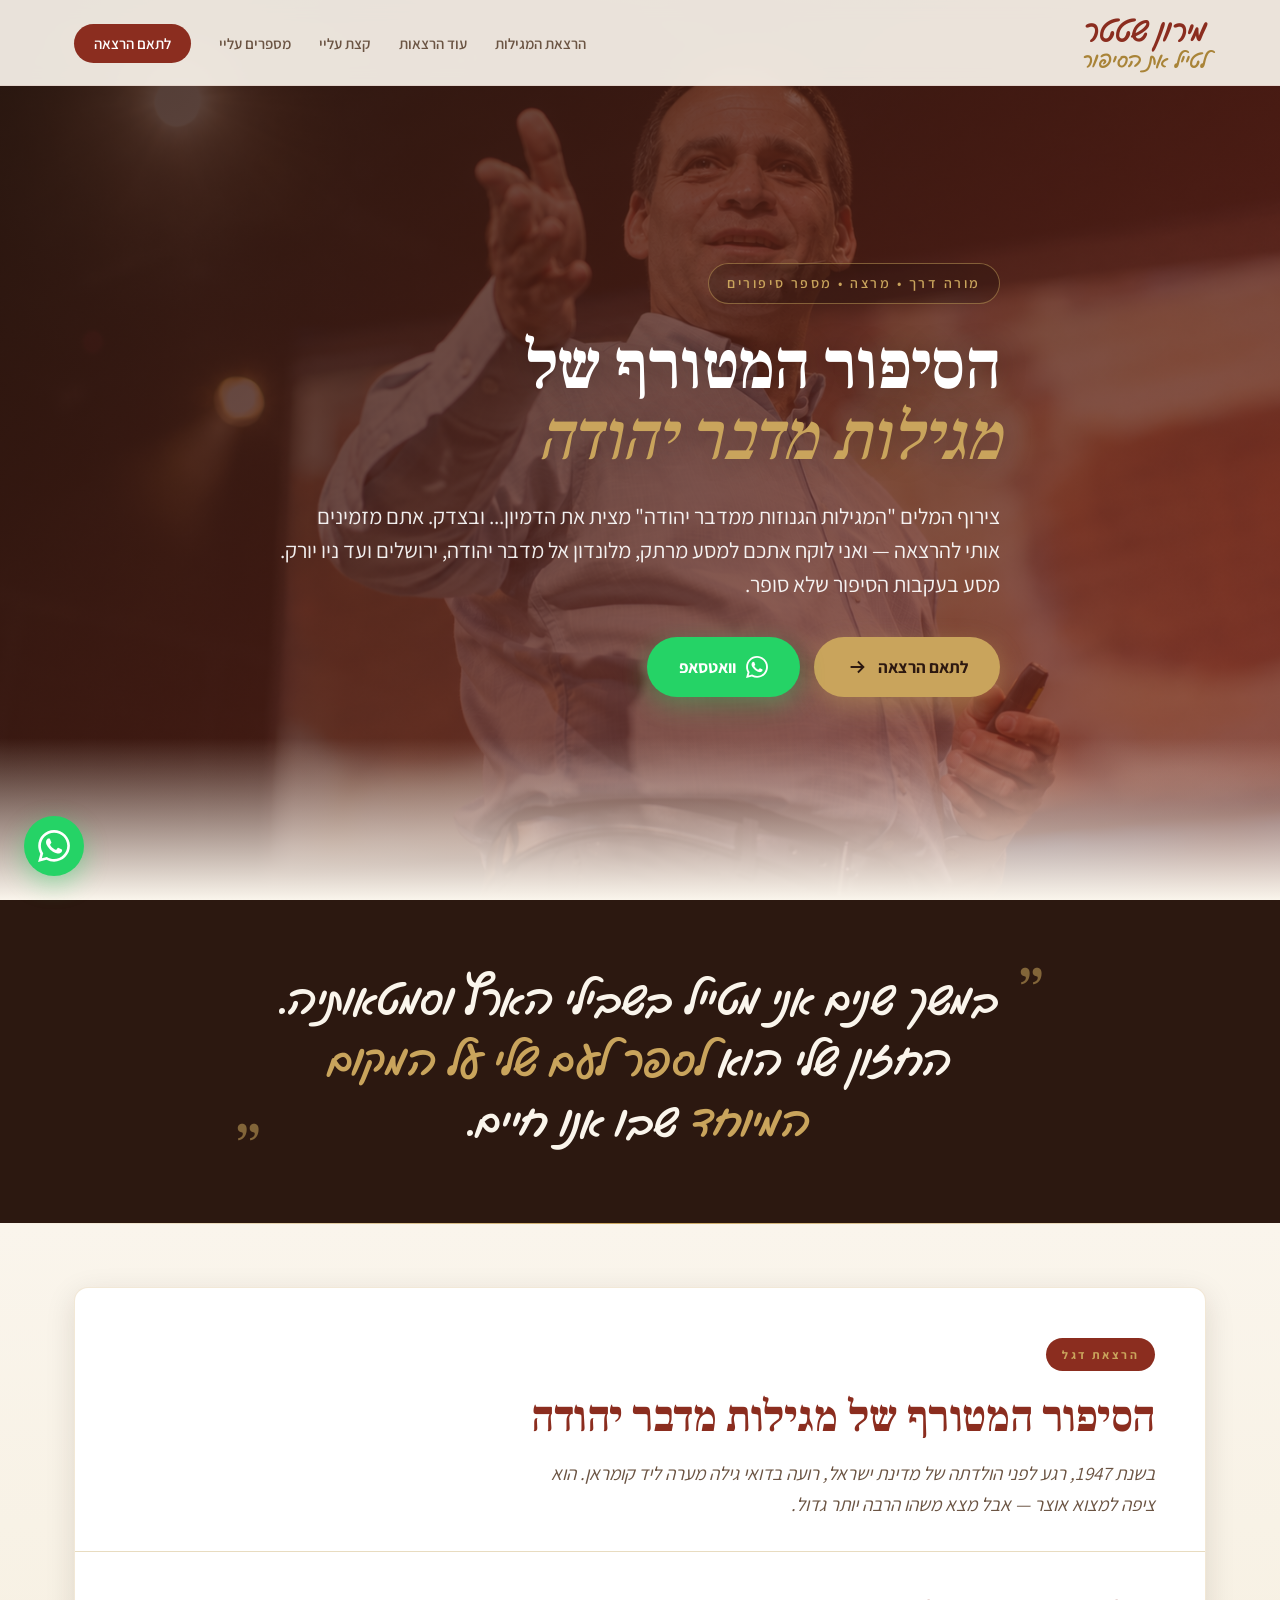
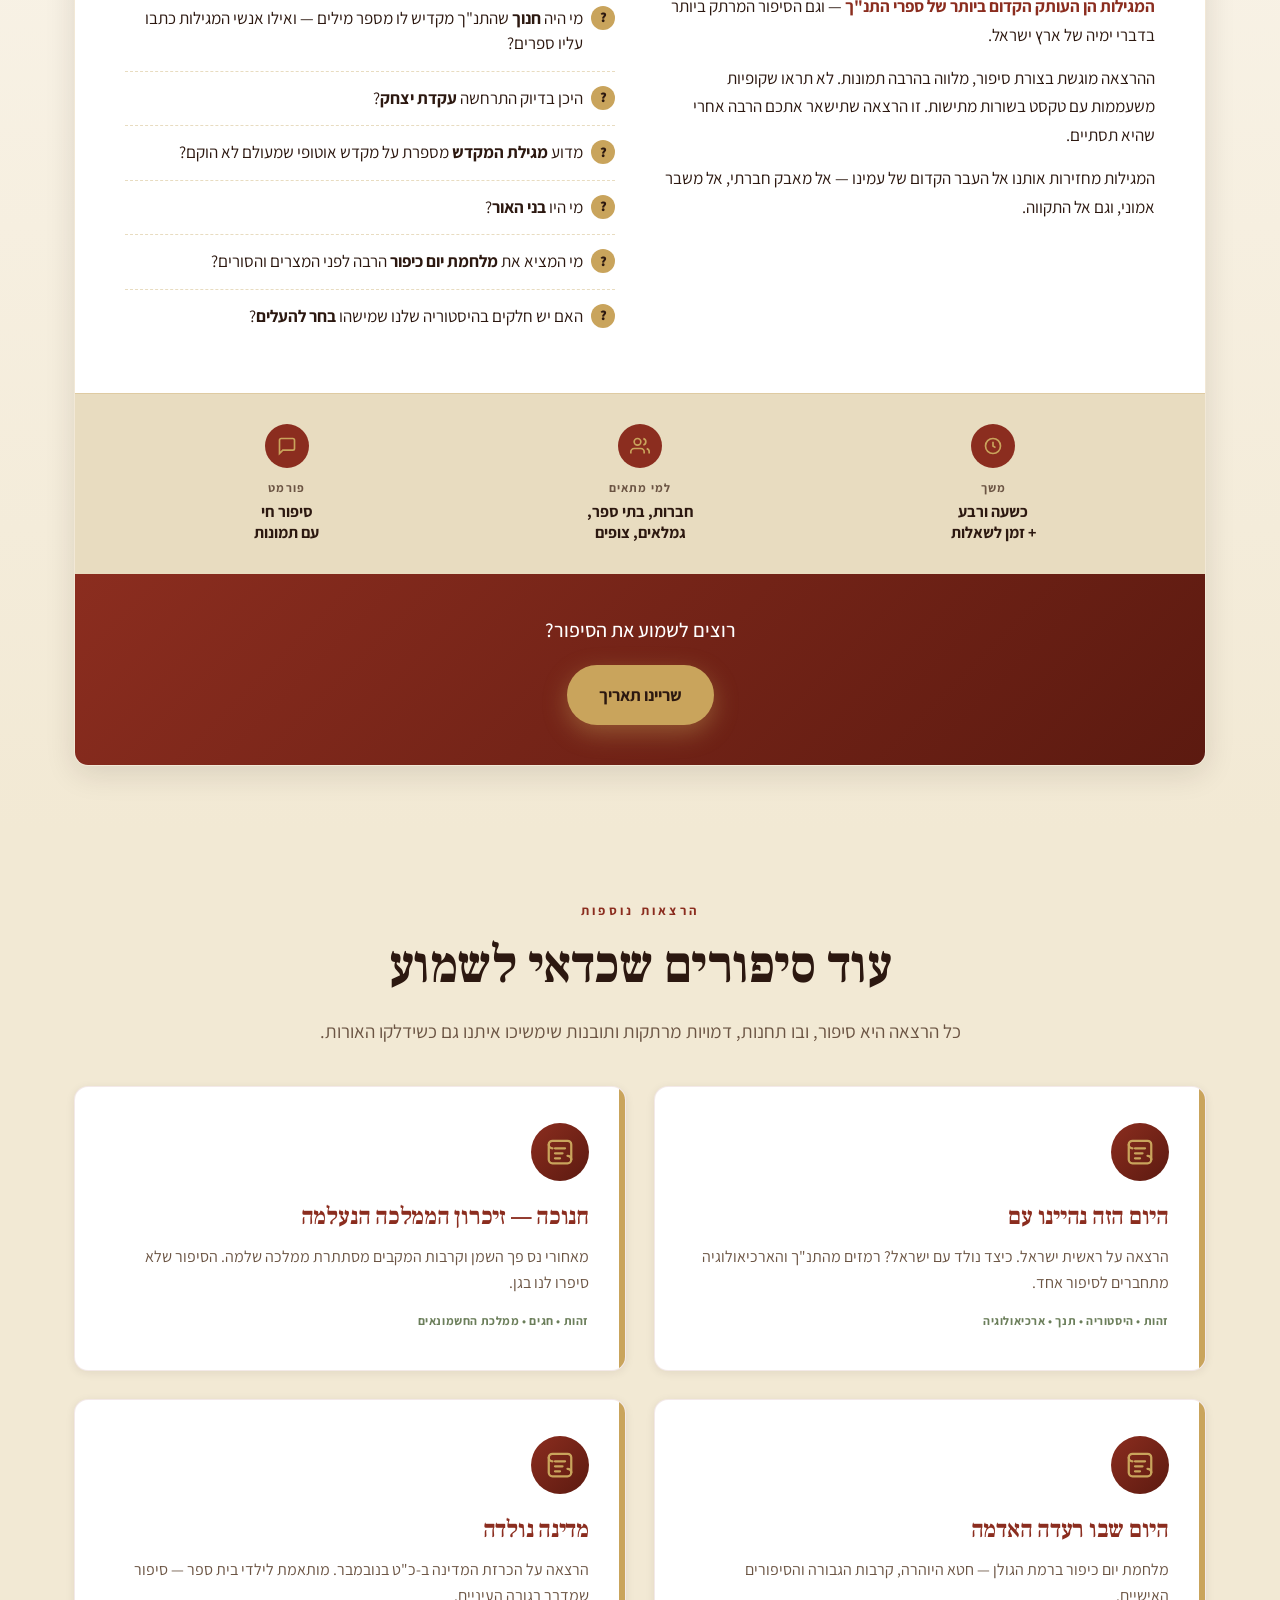
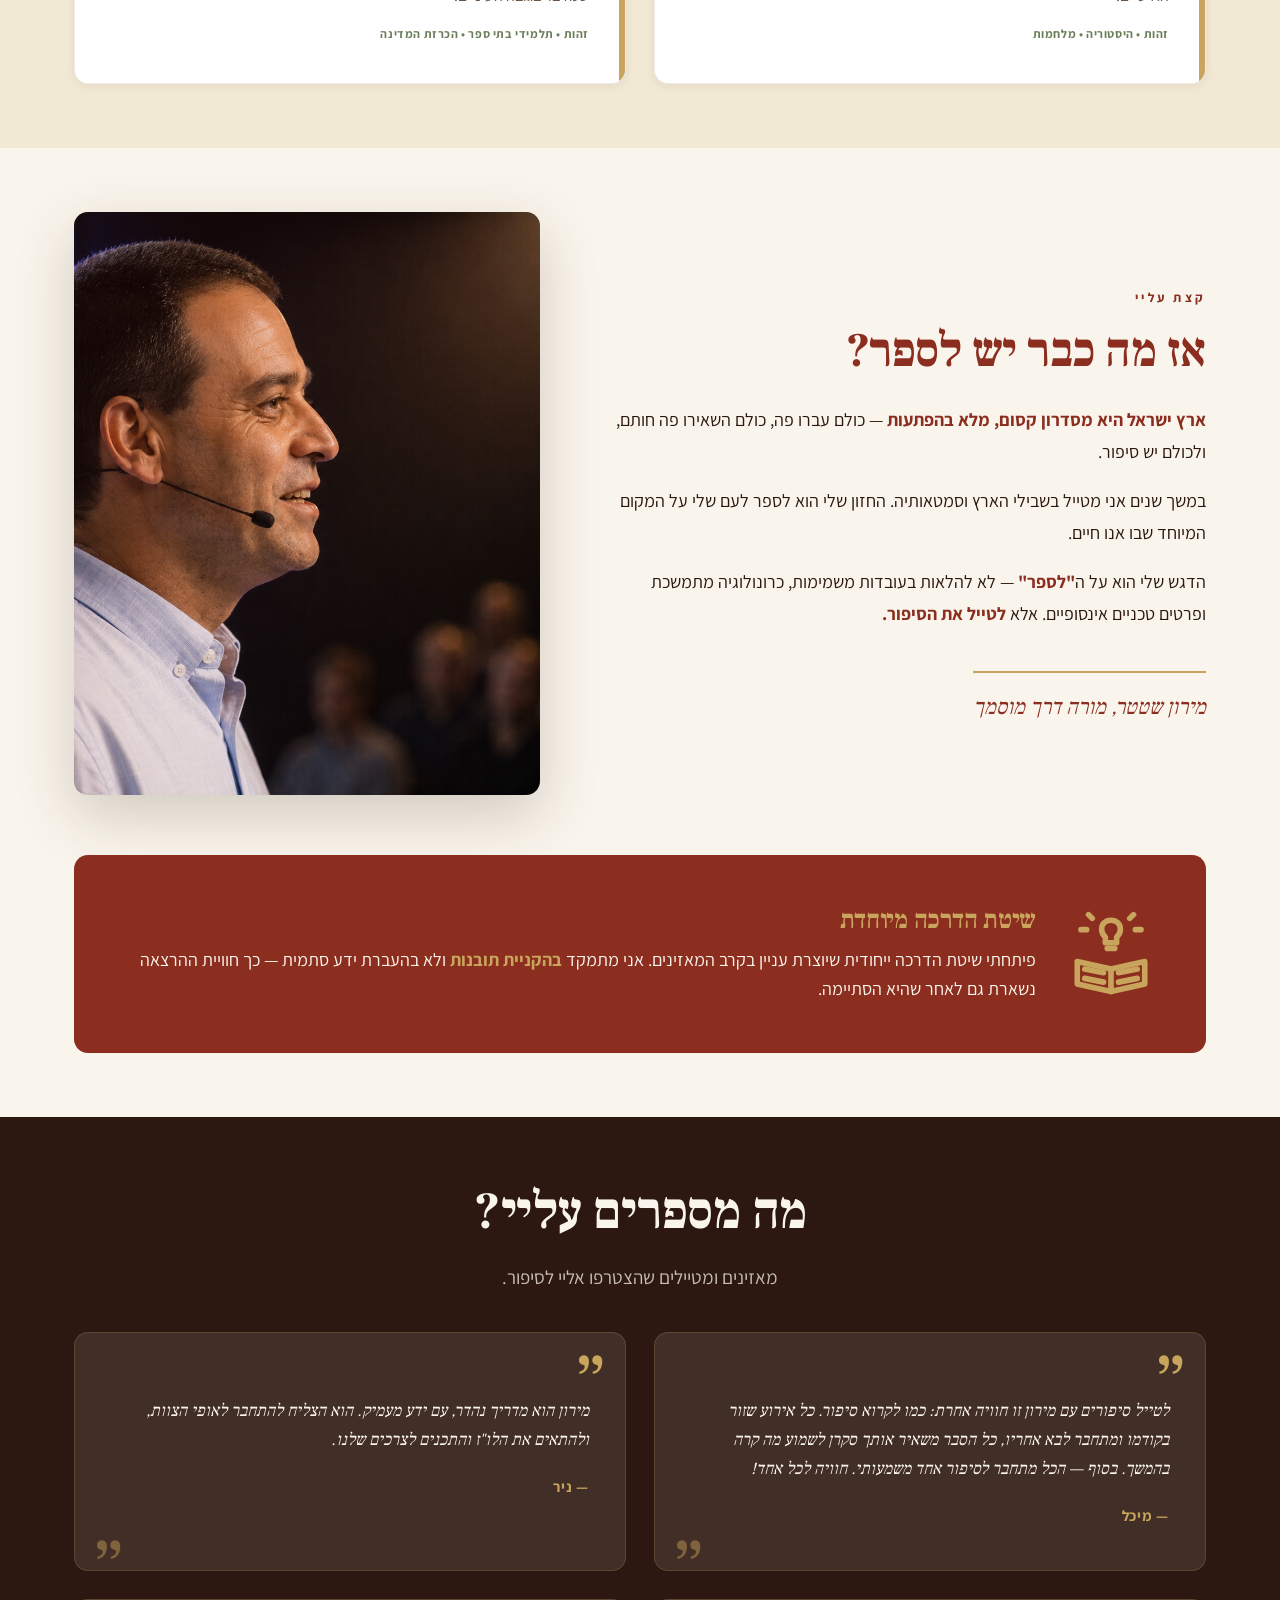
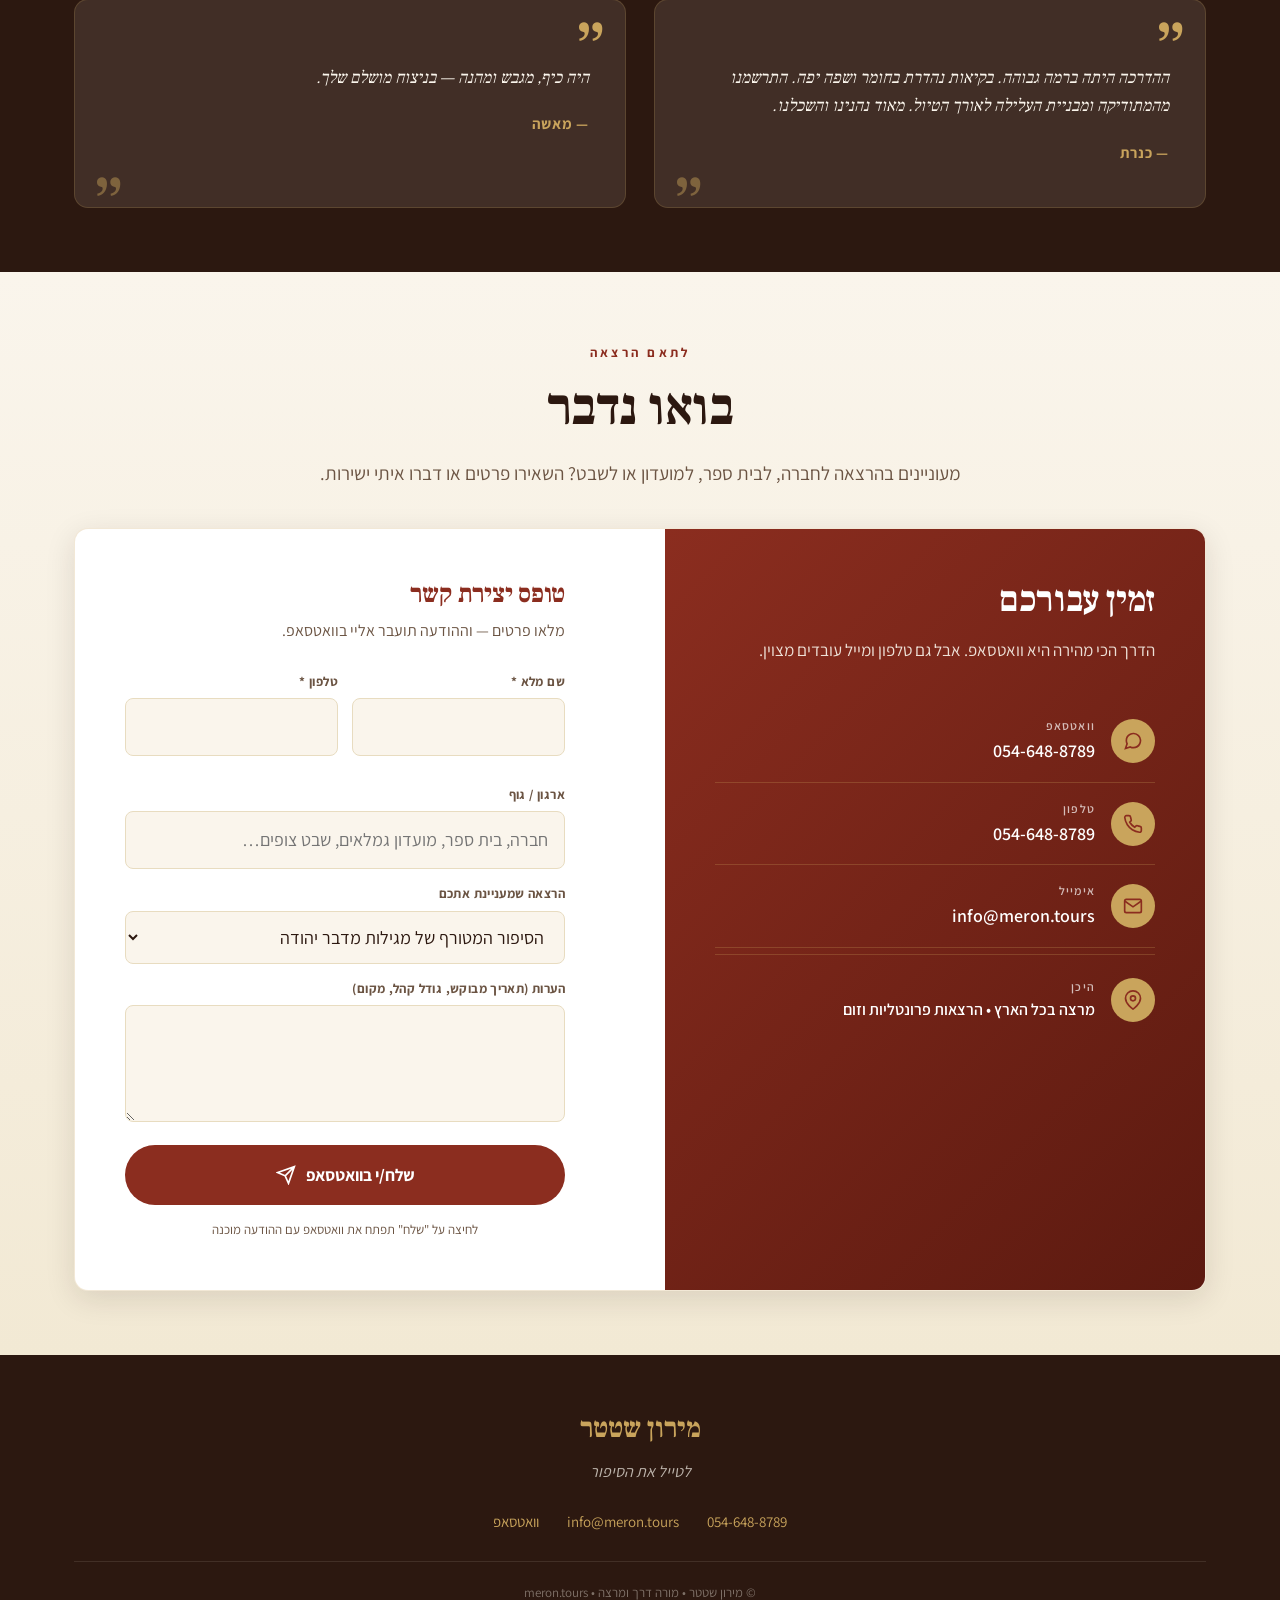
==== index.html @ c6c1cce2 "Replace 01 numeral with book+lightbulb SVG; lighten testimonial cards - .about-method: swap the larg" ====
<!doctype html>
<html lang="he" dir="rtl">
<head>
<meta charset="utf-8">
<meta name="viewport" content="width=device-width, initial-scale=1, viewport-fit=cover">
<meta name="description" content="מירון שטטר - מורה דרך ומרצה. ההרצאה 'הסיפור המטורף של מגילות מדבר יהודה' ועוד הרצאות מרתקות על היסטוריה של ארץ ישראל.">
<meta name="theme-color" content="#8B2D1F">
<title>מירון שטטר | לטייל את הסיפור - הרצאות על היסטוריה של ארץ ישראל</title>

<!-- Open Graph -->
<meta property="og:title" content="מירון שטטר | לטייל את הסיפור">
<meta property="og:description" content="הרצאות מרתקות על היסטוריה של ארץ ישראל. הסיפור המטורף של מגילות מדבר יהודה ועוד.">
<meta property="og:type" content="website">
<meta property="og:url" content="https://meron.tours">
<meta property="og:image" content="https://meron.tours/images/hero-stage.jpg">
<meta property="og:locale" content="he_IL">

<!-- Fonts -->
<link rel="preconnect" href="https://fonts.googleapis.com">
<link rel="preconnect" href="https://fonts.gstatic.com" crossorigin>
<link href="https://fonts.googleapis.com/css2?family=Assistant:wght@300;400;600;700;800&family=Frank+Ruhl+Libre:wght@400;500;700;900&display=swap" rel="stylesheet">
<style>
@font-face {
  font-family: 'Gveret Levin AlefAlefAlef';
  font-style: normal;
  font-weight: 400;
  font-display: swap;
  src: url('fonts/gveret-levin-hebrew.woff2') format('woff2');
  unicode-range: U+0307-0308, U+0590-05FF, U+200C-2010, U+20AA, U+25CC, U+FB1D-FB4F;
}
@font-face {
  font-family: 'Gveret Levin AlefAlefAlef';
  font-style: normal;
  font-weight: 400;
  font-display: swap;
  src: url('fonts/gveret-levin-latin.woff2') format('woff2');
  unicode-range: U+0000-00FF, U+0131, U+0152-0153, U+02BB-02BC, U+02C6, U+02DA, U+02DC, U+0304, U+0308, U+0329, U+2000-206F, U+20AC, U+2122, U+2191, U+2193, U+2212, U+2215, U+FEFF, U+FFFD;
}
</style>

<style>
/* ---------- Reset & Base ---------- */
*,*::before,*::after { box-sizing: border-box; margin: 0; padding: 0; }
html { scroll-behavior: smooth; -webkit-text-size-adjust: 100%; }
img { max-width: 100%; height: auto; display: block; }
button { font: inherit; cursor: pointer; border: none; background: none; }
a { color: inherit; text-decoration: none; }

:root {
  --cream: #FAF5EC;
  --cream-2: #F2E9D4;
  --parchment: #E8DCC0;
  --wine: #8B2D1F;
  --wine-dark: #5C1A10;
  --gold: #C9A45C;
  --gold-dark: #A98438;
  --ink: #2C1810;
  --ink-soft: #6B5443;
  --sage: #6B7E5A;
  --shadow-sm: 0 2px 10px rgba(44, 24, 16, 0.08);
  --shadow-md: 0 8px 30px rgba(44, 24, 16, 0.12);
  --shadow-lg: 0 20px 60px rgba(44, 24, 16, 0.20);
  --radius: 14px;
  --radius-sm: 8px;
  --container: 1180px;
}

body {
  font-family: 'Assistant', -apple-system, BlinkMacSystemFont, 'Segoe UI', sans-serif;
  font-size: 18px;
  line-height: 1.65;
  color: var(--ink);
  background: var(--cream);
  font-weight: 400;
  overflow-x: hidden;
}

h1, h2, h3, h4 {
  font-family: 'Frank Ruhl Libre', Georgia, serif;
  line-height: 1.2;
  color: var(--ink);
  font-weight: 700;
  letter-spacing: -0.01em;
}

.container { max-width: var(--container); margin: 0 auto; padding: 0 24px; }

/* ---------- Header / Nav ---------- */
header.site-header {
  position: fixed; top: 0; right: 0; left: 0; z-index: 100;
  background: rgba(250, 245, 236, 0.92);
  backdrop-filter: blur(10px);
  -webkit-backdrop-filter: blur(10px);
  border-bottom: 1px solid rgba(139, 45, 31, 0.08);
  transition: padding 0.25s ease;
}
header.site-header .container {
  display: flex; align-items: center; justify-content: space-between;
  padding-top: 14px; padding-bottom: 14px;
}
.brand {
  font-family: 'Gveret Levin AlefAlefAlef', 'Frank Ruhl Libre', serif;
  font-weight: 400;
  font-size: 30px;
  color: var(--wine);
  letter-spacing: 0;
  line-height: 1.1;
}
.brand small {
  display: block;
  font-family: 'Gveret Levin AlefAlefAlef', 'Assistant', sans-serif;
  font-size: 20px; font-weight: 400; color: var(--gold-dark);
  letter-spacing: 0.02em; margin-top: 2px;
}
nav.main-nav ul { list-style: none; display: flex; gap: 28px; }
nav.main-nav a {
  font-size: 15px; font-weight: 600; color: var(--ink-soft);
  transition: color 0.2s;
}
nav.main-nav a:hover { color: var(--wine); }
.nav-cta {
  background: var(--wine); color: #fff !important;
  padding: 10px 20px; border-radius: 100px;
  font-size: 14px; font-weight: 700;
  transition: background 0.2s, transform 0.2s;
}
.nav-cta:hover { background: var(--wine-dark); transform: translateY(-1px); }
.mobile-toggle { display: none; }

/* ---------- Hero ---------- */
.hero {
  position: relative;
  min-height: 100vh;
  display: flex; align-items: center;
  padding: 120px 0 60px;
  background:
    linear-gradient(135deg, rgba(44, 24, 16, 0.85) 0%, rgba(139, 45, 31, 0.65) 100%),
    url('images/hero-stage.jpg') center/cover no-repeat;
  color: #fff;
  overflow: hidden;
}
.hero::after {
  content: '';
  position: absolute; inset: 0;
  background: linear-gradient(to top, var(--cream) 0%, transparent 18%);
  pointer-events: none;
}
.hero .container { position: relative; z-index: 2; max-width: 920px; }
.hero .eyebrow {
  display: inline-block;
  font-size: 14px; font-weight: 600;
  letter-spacing: 0.18em; text-transform: none;
  color: var(--gold);
  padding: 8px 18px;
  border: 1px solid rgba(201, 164, 92, 0.5);
  border-radius: 100px;
  margin-bottom: 28px;
  background: rgba(0, 0, 0, 0.2);
}
.hero h1 {
  font-size: clamp(36px, 6vw, 68px);
  color: #fff;
  margin-bottom: 24px;
  line-height: 1.05;
  text-shadow: 0 2px 30px rgba(0, 0, 0, 0.3);
}
.hero h1 .accent { color: var(--gold); display: block; font-style: italic; font-weight: 500; }
.hero .lead {
  font-size: clamp(18px, 2vw, 22px);
  font-weight: 400; max-width: 720px;
  margin-bottom: 36px; color: rgba(255, 255, 255, 0.92);
  line-height: 1.55;
}
.hero-ctas { display: flex; gap: 14px; flex-wrap: wrap; }
.btn {
  display: inline-flex; align-items: center; gap: 10px;
  padding: 16px 32px; border-radius: 100px;
  font-size: 17px; font-weight: 700;
  transition: transform 0.2s, box-shadow 0.2s, background 0.2s;
  cursor: pointer; white-space: nowrap;
}
.btn-primary {
  background: var(--gold); color: var(--ink);
  box-shadow: 0 8px 24px rgba(201, 164, 92, 0.4);
}
.btn-primary:hover { background: #d4af66; transform: translateY(-2px); box-shadow: 0 12px 30px rgba(201, 164, 92, 0.55); }
.btn-whatsapp {
  background: #25D366; color: #fff;
  box-shadow: 0 8px 24px rgba(37, 211, 102, 0.35);
}
.btn-whatsapp:hover { background: #1FAB50; transform: translateY(-2px); }
.btn-ghost {
  background: transparent; color: #fff; border: 1.5px solid rgba(255, 255, 255, 0.5);
}
.btn-ghost:hover { background: rgba(255, 255, 255, 0.1); border-color: #fff; }
.btn-dark { background: var(--wine); color: #fff; }
.btn-dark:hover { background: var(--wine-dark); transform: translateY(-2px); }
.btn svg { width: 22px; height: 22px; }

/* ---------- Motto strip ---------- */
.motto {
  background: var(--ink);
  color: var(--cream);
  padding: 70px 0;
  text-align: center;
  position: relative;
}
.motto-quote {
  position: relative;
  display: inline-block;
  max-width: 800px;
  padding: 0 40px;
}
.motto-quote::before, .motto-quote::after {
  content: '״';
  position: absolute;
  font-family: 'Frank Ruhl Libre', serif;
  color: var(--gold);
  font-size: clamp(48px, 6vw, 78px);
  line-height: 1;
  opacity: 0.55;
}
.motto-quote::before { top: -18px; right: -4px; }
.motto-quote::after  { bottom: -32px; left: -4px; }
.motto p {
  font-family: 'Gveret Levin AlefAlefAlef', 'Frank Ruhl Libre', serif;
  font-size: clamp(26px, 3.5vw, 42px);
  font-weight: 400; font-style: normal;
  letter-spacing: 0.01em;
  line-height: 1.45;
  margin: 0;
}
.motto p strong { color: var(--gold); font-weight: 400; }

/* ---------- Section base ---------- */
.section { padding: 64px 0; position: relative; }
.section-head { text-align: center; margin-bottom: 40px; max-width: 760px; margin-inline: auto; }
.section-head .label {
  font-size: 13px; font-weight: 700; letter-spacing: 0.25em;
  color: var(--wine); margin-bottom: 14px; display: inline-block;
}
.section-head h2 {
  font-size: clamp(32px, 4.5vw, 52px);
  margin-bottom: 18px;
}
.section-head p {
  font-size: 19px; color: var(--ink-soft);
  line-height: 1.6;
}

/* ---------- Featured Lecture (Megilot) ---------- */
.featured-lecture {
  background: linear-gradient(180deg, var(--cream) 0%, var(--cream-2) 100%);
  position: relative;
}
.featured-lecture::before {
  content: ''; position: absolute; top: 0; right: 0; left: 0;
  height: 1px; background: linear-gradient(90deg, transparent, var(--gold), transparent);
}
.lecture-card {
  background: #fff;
  border-radius: var(--radius);
  box-shadow: var(--shadow-md);
  overflow: hidden;
  border: 1px solid rgba(201, 164, 92, 0.25);
}
.lecture-header {
  padding: 50px 50px 30px;
  border-bottom: 1px solid var(--parchment);
  position: relative;
}
.lecture-tag {
  display: inline-block;
  background: var(--wine); color: var(--gold);
  font-size: 12px; font-weight: 700; letter-spacing: 0.2em;
  padding: 7px 16px; border-radius: 100px;
  margin-bottom: 22px;
}
.lecture-card h3 {
  font-size: clamp(28px, 4vw, 44px);
  color: var(--wine);
  margin-bottom: 14px;
  line-height: 1.15;
}
.lecture-tagline {
  font-size: 19px; color: var(--ink-soft);
  font-style: italic;
  max-width: 620px;
}
.lecture-body {
  padding: 40px 50px 50px;
  display: grid; grid-template-columns: 1fr 1fr; gap: 50px;
}
.lecture-body h4 {
  font-size: 22px; color: var(--wine); margin-bottom: 14px;
  display: flex; align-items: center; gap: 10px;
}
.lecture-body h4::before {
  content: ''; width: 6px; height: 6px; border-radius: 50%;
  background: var(--gold);
}
.lecture-story p { margin-bottom: 14px; font-size: 17px; line-height: 1.7; }
.lecture-story p strong { color: var(--wine); font-weight: 700; }
.questions-list { list-style: none; }
.questions-list li {
  padding: 14px 0 14px 0; padding-inline-start: 32px;
  position: relative; font-size: 17px; line-height: 1.5;
  border-bottom: 1px dashed var(--parchment);
}
.questions-list li:last-child { border: none; }
.questions-list li::before {
  content: '?';
  position: absolute; right: 0; top: 14px;
  width: 24px; height: 24px;
  background: var(--gold); color: var(--ink);
  border-radius: 50%;
  display: flex; align-items: center; justify-content: center;
  font-weight: 800; font-size: 14px;
}
.lecture-meta {
  background: var(--parchment);
  padding: 30px 50px;
  display: grid; grid-template-columns: repeat(3, 1fr); gap: 30px;
  border-top: 1px solid rgba(201, 164, 92, 0.3);
}
.meta-item { text-align: center; }
.meta-item .icon {
  width: 44px; height: 44px;
  background: var(--wine); border-radius: 50%;
  display: inline-flex; align-items: center; justify-content: center;
  margin-bottom: 10px;
}
.meta-item .icon svg { width: 20px; height: 20px; stroke: var(--gold); fill: none; stroke-width: 2; }
.meta-item .label-sm { font-size: 12px; color: var(--ink-soft); font-weight: 700; letter-spacing: 0.1em; }
.meta-item .value { font-size: 16px; font-weight: 700; color: var(--ink); margin-top: 4px; line-height: 1.3; }
.lecture-cta {
  text-align: center; padding: 40px 50px;
  background: linear-gradient(135deg, var(--wine) 0%, var(--wine-dark) 100%);
  color: #fff;
}
.lecture-cta p { font-size: 20px; margin-bottom: 18px; font-weight: 500; }

/* ---------- Other Lectures ---------- */
.other-lectures { background: var(--cream-2); }
.lectures-grid {
  display: grid; grid-template-columns: repeat(2, 1fr); gap: 28px;
}
.mini-lecture {
  background: #fff; border-radius: var(--radius);
  padding: 36px;
  border: 1px solid rgba(139, 45, 31, 0.1);
  box-shadow: var(--shadow-sm);
  transition: transform 0.25s, box-shadow 0.25s;
  position: relative; overflow: hidden;
}
.mini-lecture:hover { transform: translateY(-4px); box-shadow: var(--shadow-md); }
.mini-lecture::before {
  content: ''; position: absolute; top: 0; right: 0;
  width: 6px; height: 100%;
  background: var(--gold);
}
.mini-lecture .icon-circle {
  width: 58px; height: 58px;
  border-radius: 50%;
  background: linear-gradient(135deg, var(--wine), var(--wine-dark));
  display: flex; align-items: center; justify-content: center;
  margin-bottom: 20px;
  color: var(--gold);
}
.mini-lecture .icon-circle svg {
  width: 30px; height: 30px;
  stroke: currentColor; fill: none;
  stroke-width: 1.8;
  stroke-linecap: round; stroke-linejoin: round;
}
.mini-lecture h3 {
  font-size: 24px; color: var(--wine);
  margin-bottom: 12px;
  line-height: 1.3;
}
.mini-lecture p { font-size: 16px; color: var(--ink-soft); line-height: 1.6; }
.mini-lecture .tag-small {
  display: inline-block; font-size: 12px; font-weight: 700;
  color: var(--sage); margin-top: 16px;
  letter-spacing: 0.05em;
}

/* ---------- About ---------- */
.about {
  background: var(--cream);
  position: relative;
}
.about-grid {
  display: grid; grid-template-columns: 1.3fr 1fr;
  gap: 60px; align-items: center;
}
.about-content h2 {
  font-size: clamp(32px, 4.5vw, 48px);
  margin-bottom: 24px;
  color: var(--wine);
}
.about-content p {
  font-size: 18px; line-height: 1.75;
  margin-bottom: 18px; color: var(--ink);
}
.about-content p strong { color: var(--wine); }
.about-content .signature {
  font-family: 'Frank Ruhl Libre', serif;
  font-style: italic; font-size: 22px;
  color: var(--wine); margin-top: 24px;
  display: inline-block;
  padding-top: 16px; border-top: 2px solid var(--gold);
}
.about-image-wrap {
  position: relative;
  border-radius: var(--radius);
  overflow: hidden;
  box-shadow: var(--shadow-lg);
  aspect-ratio: 4 / 5;
  background: var(--parchment);
}
.about-image-wrap img {
  width: 100%;
  height: 100%;
  object-fit: cover;
  display: block;
}
.about-image-wrap::before {
  content: '';
  position: absolute; inset: 0;
  background: linear-gradient(135deg, rgba(139, 45, 31, 0.15), transparent);
  z-index: 1;
  pointer-events: none;
}
.about-image-wrap::after {
  content: ''; position: absolute; inset: 0;
  border: 6px solid var(--gold);
  border-radius: var(--radius);
  pointer-events: none;
  transform: translate(12px, 12px);
  z-index: -1;
}
.about-method {
  margin-top: 60px;
  background: var(--wine); color: var(--cream);
  padding: 50px;
  border-radius: var(--radius);
  position: relative;
  display: grid; grid-template-columns: auto 1fr; gap: 30px; align-items: center;
}
.about-method .num {
  color: var(--gold);
  display: flex; align-items: center; justify-content: center;
  flex-shrink: 0;
}
.about-method h3 { color: var(--gold); margin-bottom: 10px; font-size: 26px; }
.about-method p { font-size: 18px; line-height: 1.6; }

/* ---------- Testimonials ---------- */
.testimonials { background: var(--ink); color: var(--cream); }
.testimonials .section-head h2 { color: var(--cream); }
.testimonials .section-head .label { color: var(--gold); }
.testimonials .section-head p { color: rgba(250, 245, 236, 0.75); }
.testimonial-grid {
  display: grid; grid-template-columns: repeat(2, 1fr); gap: 28px;
}
.testimonial {
  background: rgba(250, 245, 236, 0.10);
  border: 1px solid rgba(201, 164, 92, 0.2);
  border-radius: var(--radius);
  padding: 64px 36px 40px;
  position: relative;
  overflow: hidden;
}
.testimonial::before {
  content: '״'; position: absolute;
  top: 4px; right: 20px;
  font-family: 'Frank Ruhl Libre', serif;
  font-size: 86px; color: var(--gold); line-height: 1;
}
.testimonial::after {
  content: '״'; position: absolute;
  bottom: -38px; left: 20px;
  font-family: 'Frank Ruhl Libre', serif;
  font-size: 86px; color: var(--gold); line-height: 1;
  opacity: 0.45;
}
.testimonial p {
  font-size: 17px; line-height: 1.7;
  margin-bottom: 16px;
  font-family: 'Frank Ruhl Libre', serif;
  font-style: italic;
}
.testimonial .author {
  font-family: 'Assistant', sans-serif;
  font-style: normal;
  font-size: 15px; font-weight: 700;
  color: var(--gold);
  letter-spacing: 0.05em;
}
.testimonial .author::before { content: '— '; }

/* ---------- Contact ---------- */
.contact {
  background: linear-gradient(180deg, var(--cream) 0%, var(--cream-2) 100%);
  position: relative;
}
.contact-grid {
  display: grid; grid-template-columns: 1fr 1fr; gap: 50px;
  background: #fff;
  border-radius: var(--radius);
  box-shadow: var(--shadow-md);
  overflow: hidden;
  border: 1px solid rgba(201, 164, 92, 0.25);
}
.contact-info {
  padding: 50px;
  background: linear-gradient(135deg, var(--wine) 0%, var(--wine-dark) 100%);
  color: var(--cream);
  position: relative;
}
.contact-info h2 { color: #fff; font-size: 36px; margin-bottom: 14px; }
.contact-info > p { font-size: 17px; opacity: 0.9; margin-bottom: 36px; }
.contact-item {
  display: flex; align-items: center; gap: 16px;
  padding: 16px 0;
  border-bottom: 1px solid rgba(201, 164, 92, 0.25);
}
.contact-item:last-child { border-bottom: none; }
.contact-item .ci-icon {
  width: 44px; height: 44px; flex-shrink: 0;
  background: var(--gold); border-radius: 50%;
  display: flex; align-items: center; justify-content: center;
}
.contact-item .ci-icon svg { width: 20px; height: 20px; stroke: var(--wine); fill: none; stroke-width: 2; }
.contact-item .ci-label { font-size: 12px; color: rgba(255,255,255,0.7); letter-spacing: 0.1em; font-weight: 600; }
.contact-item a, .contact-item span { font-size: 18px; font-weight: 600; color: #fff; display: block; }
.contact-item a:hover { color: var(--gold); }

.contact-form { padding: 50px; }
.contact-form h3 { font-size: 26px; color: var(--wine); margin-bottom: 8px; }
.contact-form .form-sub { color: var(--ink-soft); font-size: 16px; margin-bottom: 26px; }
.form-row { display: grid; grid-template-columns: 1fr 1fr; gap: 14px; margin-bottom: 14px; }
.form-group { margin-bottom: 14px; }
.form-group label {
  display: block; font-size: 13px; font-weight: 700;
  color: var(--ink-soft); margin-bottom: 6px;
  letter-spacing: 0.03em;
}
.form-group input,
.form-group select,
.form-group textarea {
  width: 100%; padding: 13px 16px;
  border: 1.5px solid var(--parchment);
  border-radius: var(--radius-sm);
  font: inherit;
  background: var(--cream);
  color: var(--ink);
  transition: border-color 0.2s, background 0.2s;
}
.form-group input:focus,
.form-group select:focus,
.form-group textarea:focus {
  outline: none; border-color: var(--gold); background: #fff;
}
.form-group textarea { resize: vertical; min-height: 90px; }
.form-submit {
  width: 100%; padding: 16px;
  background: var(--wine); color: #fff;
  border-radius: 100px;
  font-size: 17px; font-weight: 700;
  display: flex; align-items: center; justify-content: center; gap: 10px;
  transition: background 0.2s, transform 0.2s;
}
.form-submit:hover { background: var(--wine-dark); transform: translateY(-1px); }
.form-submit svg { width: 20px; height: 20px; }
.form-note {
  text-align: center; font-size: 13px; color: var(--ink-soft);
  margin-top: 14px;
}

/* ---------- Footer ---------- */
footer.site-footer {
  background: var(--ink); color: rgba(250, 245, 236, 0.7);
  padding: 50px 0 30px; text-align: center;
}
.footer-brand {
  font-family: 'Frank Ruhl Libre', serif;
  font-size: 28px; color: var(--gold); margin-bottom: 8px;
  font-weight: 700;
}
.footer-tagline { font-size: 16px; margin-bottom: 24px; font-style: italic; }
.footer-contact-row {
  display: flex; justify-content: center; gap: 28px; flex-wrap: wrap;
  font-size: 15px;
  margin-bottom: 26px;
}
.footer-contact-row a { color: var(--gold); transition: opacity 0.2s; }
.footer-contact-row a:hover { opacity: 0.7; }
.footer-copy {
  font-size: 13px;
  color: rgba(250, 245, 236, 0.4);
  padding-top: 20px;
  border-top: 1px solid rgba(250, 245, 236, 0.1);
}

/* ---------- Sticky WhatsApp ---------- */
.whatsapp-float {
  position: fixed; bottom: 24px; left: 24px;
  width: 60px; height: 60px;
  background: #25D366; border-radius: 50%;
  display: flex; align-items: center; justify-content: center;
  box-shadow: 0 8px 24px rgba(37, 211, 102, 0.4);
  z-index: 99;
  transition: transform 0.2s;
}
.whatsapp-float:hover { transform: scale(1.08); }
.whatsapp-float svg { width: 32px; height: 32px; fill: #fff; }

/* ---------- Animations on Scroll ---------- */
.reveal { opacity: 0; transform: translateY(24px); transition: opacity 0.7s ease, transform 0.7s ease; }
.reveal.in { opacity: 1; transform: translateY(0); }

/* ---------- Mobile ---------- */
@media (max-width: 880px) {
  body { font-size: 17px; }
  nav.main-nav { display: none; }
  .mobile-toggle {
    display: flex; align-items: center; justify-content: center;
    width: 42px; height: 42px;
    background: var(--wine); border-radius: 50%; color: #fff;
  }
  .mobile-toggle svg { width: 22px; height: 22px; }
  .section { padding: 48px 0; }
  .hero { min-height: 90vh; padding: 100px 0 50px; }
  .hero-ctas { flex-direction: column; align-items: stretch; }
  .hero-ctas .btn { justify-content: center; }
  .lecture-header, .lecture-body, .lecture-meta, .lecture-cta { padding: 30px 24px; }
  .lecture-body { grid-template-columns: 1fr; gap: 30px; }
  .lecture-meta { grid-template-columns: 1fr; gap: 18px; }
  .lectures-grid { grid-template-columns: 1fr; }
  .about-grid { grid-template-columns: 1fr; gap: 40px; }
  .about-image-wrap { max-width: 360px; margin: 0 auto; }
  .about-method { grid-template-columns: 1fr; padding: 30px; text-align: center; }
  .about-method .num svg { width: 70px; height: 70px; }
  .testimonial-grid { grid-template-columns: 1fr; }
  .contact-grid { grid-template-columns: 1fr; }
  .contact-info, .contact-form { padding: 30px 24px; }
  .form-row { grid-template-columns: 1fr; }
  .motto { padding: 50px 0; }
  .motto-quote { padding: 0 22px; }
  .motto-quote::before { top: -10px; right: -2px; }
  .motto-quote::after  { bottom: -22px; left: -2px; }
  .whatsapp-float { bottom: 16px; left: 16px; width: 54px; height: 54px; }
  .whatsapp-float svg { width: 28px; height: 28px; }
}

/* Mobile nav drawer */
.mobile-nav {
  position: fixed; top: 0; right: 0; left: 0; bottom: 0;
  background: var(--cream);
  z-index: 200;
  display: none;
  flex-direction: column;
  padding: 80px 24px 30px;
}
.mobile-nav.open { display: flex; }
.mobile-nav a {
  font-size: 22px; font-weight: 600; color: var(--ink);
  padding: 18px 0; border-bottom: 1px solid var(--parchment);
}
.mobile-nav .close-x {
  position: absolute; top: 18px; left: 18px;
  width: 42px; height: 42px;
  display: flex; align-items: center; justify-content: center;
  color: var(--wine);
}
.mobile-nav .close-x svg { width: 26px; height: 26px; }

/* Print */
@media print {
  .site-header, .whatsapp-float, .hero-ctas, .lecture-cta, .form-submit { display: none; }
}
</style>
</head>
<body>

<!-- ============ HEADER ============ -->
<header class="site-header">
  <div class="container">
    <a href="#" class="brand">
      מירון שטטר
      <small>לטייל את הסיפור</small>
    </a>
    <nav class="main-nav" aria-label="ראשי">
      <ul>
        <li><a href="#megilot">הרצאת המגילות</a></li>
        <li><a href="#lectures">עוד הרצאות</a></li>
        <li><a href="#about">קצת עליי</a></li>
        <li><a href="#testimonials">מספרים עליי</a></li>
        <li><a href="#contact" class="nav-cta">לתאם הרצאה</a></li>
      </ul>
    </nav>
    <button class="mobile-toggle" aria-label="תפריט" onclick="document.getElementById('mobileNav').classList.add('open')">
      <svg viewBox="0 0 24 24" fill="none" stroke="currentColor" stroke-width="2.5"><path d="M3 6h18M3 12h18M3 18h18"/></svg>
    </button>
  </div>
</header>

<div class="mobile-nav" id="mobileNav">
  <button class="close-x" aria-label="סגור" onclick="document.getElementById('mobileNav').classList.remove('open')">
    <svg viewBox="0 0 24 24" fill="none" stroke="currentColor" stroke-width="2.5"><path d="M6 6l12 12M18 6L6 18"/></svg>
  </button>
  <a href="#megilot" onclick="document.getElementById('mobileNav').classList.remove('open')">הרצאת המגילות</a>
  <a href="#lectures" onclick="document.getElementById('mobileNav').classList.remove('open')">עוד הרצאות</a>
  <a href="#about" onclick="document.getElementById('mobileNav').classList.remove('open')">קצת עליי</a>
  <a href="#testimonials" onclick="document.getElementById('mobileNav').classList.remove('open')">מספרים עליי</a>
  <a href="#contact" onclick="document.getElementById('mobileNav').classList.remove('open')">לתאם הרצאה</a>
</div>

<!-- ============ HERO ============ -->
<section class="hero">
  <div class="container">
    <span class="eyebrow">מורה דרך • מרצה • מספר סיפורים</span>
    <h1>
      הסיפור המטורף של
      <span class="accent">מגילות מדבר יהודה</span>
    </h1>
    <p class="lead">
      צירוף המלים "המגילות הגנוזות ממדבר יהודה" מצית את הדמיון... ובצדק.
      אתם מזמינים אותי להרצאה — ואני לוקח אתכם למסע מרתק, מלונדון אל מדבר יהודה, ירושלים ועד ניו יורק.
      מסע בעקבות הסיפור שלא סופר.
    </p>
    <div class="hero-ctas">
      <a href="#contact" class="btn btn-primary">
        לתאם הרצאה
        <svg viewBox="0 0 24 24" fill="none" stroke="currentColor" stroke-width="2"><path d="M5 12h14M13 6l6 6-6 6"/></svg>
      </a>
      <a href="https://wa.me/972546488789?text=%D7%94%D7%99%D7%99%20%D7%9E%D7%99%D7%A8%D7%95%D7%9F%2C%20%D7%9E%D7%A2%D7%95%D7%A0%D7%99%D7%99%D7%A0%2F%D7%AA%20%D7%9C%D7%A9%D7%9E%D7%95%D7%A2%20%D7%A2%D7%95%D7%93%20%D7%A2%D7%9C%20%D7%94%D7%94%D7%A8%D7%A6%D7%90%D7%95%D7%AA" class="btn btn-whatsapp" target="_blank" rel="noopener">
        <svg viewBox="0 0 24 24" fill="currentColor"><path d="M.057 24l1.687-6.163c-1.041-1.804-1.588-3.849-1.587-5.946.003-6.556 5.338-11.891 11.893-11.891 3.181.001 6.167 1.24 8.413 3.488 2.245 2.248 3.481 5.236 3.48 8.414-.003 6.557-5.338 11.892-11.893 11.892-1.99-.001-3.951-.5-5.688-1.448L.057 24zm6.597-3.807c1.676.995 3.276 1.591 5.392 1.592 5.448 0 9.886-4.434 9.889-9.885.002-5.462-4.415-9.89-9.881-9.892-5.452 0-9.887 4.434-9.889 9.884-.001 2.225.651 3.891 1.746 5.634l-.999 3.648 3.742-.981zm11.387-5.464c-.074-.124-.272-.198-.57-.347-.297-.149-1.758-.868-2.031-.967-.272-.099-.47-.149-.669.149-.198.297-.768.967-.941 1.165-.173.198-.347.223-.644.074-.297-.149-1.255-.462-2.39-1.475-.883-.788-1.48-1.761-1.653-2.059-.173-.297-.018-.458.13-.606.134-.133.297-.347.446-.521.151-.172.2-.296.3-.495.099-.198.05-.372-.025-.521-.075-.148-.669-1.611-.916-2.206-.242-.579-.487-.501-.669-.51l-.57-.01c-.198 0-.52.074-.792.372s-1.04 1.016-1.04 2.479 1.065 2.876 1.213 3.074c.149.198 2.095 3.2 5.076 4.487.709.306 1.263.489 1.694.626.712.226 1.36.194 1.872.118.571-.085 1.758-.719 2.006-1.413.248-.695.248-1.29.173-1.414z"/></svg>
        וואטסאפ
      </a>
    </div>
  </div>
</section>

<!-- ============ MOTTO ============ -->
<section class="motto">
  <div class="container">
    <div class="motto-quote">
      <p>במשך שנים אני מטייל בשבילי הארץ וסמטאותיה.<br>החזון שלי הוא <strong>לספר לעם שלי על המקום המיוחד</strong> שבו אנו חיים.</p>
    </div>
  </div>
</section>

<!-- ============ FEATURED LECTURE - MEGILOT ============ -->
<section class="section featured-lecture" id="megilot">
  <div class="container">
    <div class="lecture-card reveal">
      <div class="lecture-header">
        <span class="lecture-tag">הרצאת דגל</span>
        <h3>הסיפור המטורף של מגילות מדבר יהודה</h3>
        <p class="lecture-tagline">
          בשנת 1947, רגע לפני הולדתה של מדינת ישראל, רועה בדואי גילה מערה ליד קומראן. הוא ציפה למצוא אוצר — אבל מצא משהו הרבה יותר גדול.
        </p>
      </div>

      <div class="lecture-body">
        <div class="lecture-story">
          <p>
            <strong>המגילות הן העותק הקדום ביותר של ספרי התנ"ך</strong> — וגם הסיפור המרתק ביותר בדברי ימיה של ארץ ישראל.
          </p>
          <p>
            ההרצאה מוגשת בצורת סיפור, מלווה בהרבה תמונות. לא תראו שקופיות משעממות עם טקסט בשורות מתישות. זו הרצאה שתישאר אתכם הרבה אחרי שהיא תסתיים.
          </p>
          <p>
            המגילות מחזירות אותנו אל העבר הקדום של עמינו — אל מאבק חברתי, אל משבר אמוני, וגם אל התקווה.
          </p>
        </div>

        <div class="lecture-questions">
          <ul class="questions-list">
            <li>מי היה <strong>חנוך</strong> שהתנ"ך מקדיש לו מספר מילים — ואילו אנשי המגילות כתבו עליו ספרים?</li>
            <li>היכן בדיוק התרחשה <strong>עקדת יצחק</strong>?</li>
            <li>מדוע <strong>מגילת המקדש</strong> מספרת על מקדש אוטופי שמעולם לא הוקם?</li>
            <li>מי היו <strong>בני האור</strong>?</li>
            <li>מי המציא את <strong>מלחמת יום כיפור</strong> הרבה לפני המצרים והסורים?</li>
            <li>האם יש חלקים בהיסטוריה שלנו שמישהו <strong>בחר להעלים</strong>?</li>
          </ul>
        </div>
      </div>

      <div class="lecture-meta">
        <div class="meta-item">
          <div class="icon">
            <svg viewBox="0 0 24 24"><circle cx="12" cy="12" r="9"/><path d="M12 7v5l3 2"/></svg>
          </div>
          <div class="label-sm">משך</div>
          <div class="value">כשעה ורבע<br>+ זמן לשאלות</div>
        </div>
        <div class="meta-item">
          <div class="icon">
            <svg viewBox="0 0 24 24"><path d="M17 21v-2a4 4 0 0 0-4-4H5a4 4 0 0 0-4 4v2"/><circle cx="9" cy="7" r="4"/><path d="M23 21v-2a4 4 0 0 0-3-3.87M16 3.13a4 4 0 0 1 0 7.75"/></svg>
          </div>
          <div class="label-sm">למי מתאים</div>
          <div class="value">חברות, בתי ספר,<br>גמלאים, צופים</div>
        </div>
        <div class="meta-item">
          <div class="icon">
            <svg viewBox="0 0 24 24"><path d="M21 15a2 2 0 0 1-2 2H7l-4 4V5a2 2 0 0 1 2-2h14a2 2 0 0 1 2 2z"/></svg>
          </div>
          <div class="label-sm">פורמט</div>
          <div class="value">סיפור חי<br>עם תמונות</div>
        </div>
      </div>

      <div class="lecture-cta">
        <p>רוצים לשמוע את הסיפור?</p>
        <a href="#contact" class="btn btn-primary">שריינו תאריך</a>
      </div>
    </div>
  </div>
</section>

<!-- ============ OTHER LECTURES ============ -->
<section class="section other-lectures" id="lectures">
  <div class="container">
    <div class="section-head reveal">
      <span class="label">הרצאות נוספות</span>
      <h2>עוד סיפורים שכדאי לשמוע</h2>
      <p>כל הרצאה היא סיפור, ובו תחנות, דמויות מרתקות ותובנות שימשיכו איתנו גם כשידלקו האורות.</p>
    </div>

    <div class="lectures-grid">

      <div class="mini-lecture reveal">
        <div class="icon-circle">
          <svg viewBox="0 0 24 24"><path d="M3 6c0-1.66 1.34-3 3-3h12c1.66 0 3 1.34 3 3v12c0 1.66-1.34 3-3 3H6c-1.66 0-3-1.34-3-3z"/><path d="M3 6c0 1.66 1.34 3 3 3M21 18c0-1.66-1.34-3-3-3"/><line x1="8" y1="9" x2="16" y2="9"/><line x1="8" y1="13" x2="14" y2="13"/><line x1="8" y1="17" x2="12" y2="17"/></svg>
        </div>
        <h3>היום הזה נהיינו עם</h3>
        <p>הרצאה על ראשית ישראל. כיצד נולד עם ישראל? רמזים מהתנ"ך והארכיאולוגיה מתחברים לסיפור אחד.</p>
        <span class="tag-small">זהות • היסטוריה • תנך • ארכיאולוגיה</span>
      </div>

      <div class="mini-lecture reveal">
        <div class="icon-circle">
          <svg viewBox="0 0 24 24"><path d="M3 6c0-1.66 1.34-3 3-3h12c1.66 0 3 1.34 3 3v12c0 1.66-1.34 3-3 3H6c-1.66 0-3-1.34-3-3z"/><path d="M3 6c0 1.66 1.34 3 3 3M21 18c0-1.66-1.34-3-3-3"/><line x1="8" y1="9" x2="16" y2="9"/><line x1="8" y1="13" x2="14" y2="13"/><line x1="8" y1="17" x2="12" y2="17"/></svg>
        </div>
        <h3>חנוכה — זיכרון הממלכה הנעלמה</h3>
        <p>מאחורי נס פך השמן וקרבות המקבים מסתתרת ממלכה שלמה. הסיפור שלא סיפרו לנו בגן.</p>
        <span class="tag-small">זהות • חגים • ממלכת החשמונאים</span>
      </div>

      <div class="mini-lecture reveal">
        <div class="icon-circle">
          <svg viewBox="0 0 24 24"><path d="M3 6c0-1.66 1.34-3 3-3h12c1.66 0 3 1.34 3 3v12c0 1.66-1.34 3-3 3H6c-1.66 0-3-1.34-3-3z"/><path d="M3 6c0 1.66 1.34 3 3 3M21 18c0-1.66-1.34-3-3-3"/><line x1="8" y1="9" x2="16" y2="9"/><line x1="8" y1="13" x2="14" y2="13"/><line x1="8" y1="17" x2="12" y2="17"/></svg>
        </div>
        <h3>היום שבו רעדה האדמה</h3>
        <p>מלחמת יום כיפור ברמת הגולן — חטא היוהרה, קרבות הגבורה והסיפורים האישיים.</p>
        <span class="tag-small">זהות • היסטוריה • מלחמות</span>
      </div>

      <div class="mini-lecture reveal">
        <div class="icon-circle">
          <svg viewBox="0 0 24 24"><path d="M3 6c0-1.66 1.34-3 3-3h12c1.66 0 3 1.34 3 3v12c0 1.66-1.34 3-3 3H6c-1.66 0-3-1.34-3-3z"/><path d="M3 6c0 1.66 1.34 3 3 3M21 18c0-1.66-1.34-3-3-3"/><line x1="8" y1="9" x2="16" y2="9"/><line x1="8" y1="13" x2="14" y2="13"/><line x1="8" y1="17" x2="12" y2="17"/></svg>
        </div>
        <h3>מדינה נולדה</h3>
        <p>הרצאה על הכרזת המדינה ב-כ"ט בנובמבר. מותאמת לילדי בית ספר — סיפור שמדבר בגובה העיניים.</p>
        <span class="tag-small">זהות • תלמידי בתי ספר • הכרזת המדינה</span>
      </div>

    </div>
  </div>
</section>

<!-- ============ ABOUT ============ -->
<section class="section about" id="about">
  <div class="container">
    <div class="about-grid">
      <div class="about-content reveal">
        <span class="label" style="font-size: 13px; font-weight: 700; letter-spacing: 0.25em; color: var(--wine); margin-bottom: 14px; display: inline-block;">קצת עליי</span>
        <h2>אז מה כבר יש לספר?</h2>
        <p>
          <strong>ארץ ישראל היא מסדרון קסום, מלא בהפתעות</strong> — כולם עברו פה, כולם השאירו פה חותם, ולכולם יש סיפור.
        </p>
        <p>
          במשך שנים אני מטייל בשבילי הארץ וסמטאותיה. החזון שלי הוא לספר לעם שלי על המקום המיוחד שבו אנו חיים.
        </p>
        <p>
          הדגש שלי הוא על ה<strong>"לספר"</strong> — לא להלאות בעובדות משמימות, כרונולוגיה מתמשכת ופרטים טכניים אינסופיים. אלא <strong>לטייל את הסיפור.</strong>
        </p>
        <span class="signature">מירון שטטר, מורה דרך מוסמך</span>
      </div>

      <div class="about-image-wrap reveal">
        <img src="images/portrait.jpg" alt="מירון שטטר - מורה דרך מוסמך" loading="lazy">
      </div>
    </div>

    <div class="about-method reveal">
      <div class="num">
        <svg viewBox="0 0 24 24" width="90" height="90" fill="none" stroke="currentColor" stroke-width="1.5" stroke-linecap="round" stroke-linejoin="round">
          <!-- Lightbulb -->
          <path d="M12 3 C 10.5 3, 9.5 4, 9.5 5.5 C 9.5 6.5, 10 7, 10.5 7.5 L 10.5 9 L 13.5 9 L 13.5 7.5 C 14 7, 14.5 6.5, 14.5 5.5 C 14.5 4, 13.5 3, 12 3 z"/>
          <line x1="11" y1="10.5" x2="13" y2="10.5"/>
          <!-- Light rays -->
          <line x1="6" y1="1.5" x2="7" y2="2.5"/>
          <line x1="18" y1="1.5" x2="17" y2="2.5"/>
          <line x1="4" y1="5.5" x2="5.5" y2="5.5"/>
          <line x1="20" y1="5.5" x2="18.5" y2="5.5"/>
          <!-- Open book -->
          <path d="M3 14 L12 16 L21 14 L21 20 L12 22 L3 20 z"/>
          <path d="M12 16 L12 22"/>
          <line x1="5" y1="16" x2="10" y2="17"/>
          <line x1="5" y1="18.5" x2="10" y2="19.5"/>
          <line x1="14" y1="17" x2="19" y2="16"/>
          <line x1="14" y1="19.5" x2="19" y2="18.5"/>
        </svg>
      </div>
      <div>
        <h3>שיטת הדרכה מיוחדת</h3>
        <p>פיתחתי שיטת הדרכה ייחודית שיוצרת עניין בקרב המאזינים. אני מתמקד <strong style="color: var(--gold);">בהקניית תובנות</strong> ולא בהעברת ידע סתמית — כך חוויית ההרצאה נשארת גם לאחר שהיא הסתיימה.</p>
      </div>
    </div>
  </div>
</section>

<!-- ============ TESTIMONIALS ============ -->
<section class="section testimonials" id="testimonials">
  <div class="container">
    <div class="section-head reveal">
      <h2>מה מספרים עליי?</h2>
      <p>מאזינים ומטיילים שהצטרפו אליי לסיפור.</p>
    </div>

    <div class="testimonial-grid">

      <div class="testimonial reveal">
        <p>לטייל סיפורים עם מירון זו חוויה אחרת: כמו לקרוא סיפור. כל אירוע שזור בקודמו ומתחבר לבא אחריו, כל הסבר משאיר אותך סקרן לשמוע מה קרה בהמשך. בסוף — הכל מתחבר לסיפור אחד משמעותי. חוויה לכל אחד!</p>
        <span class="author">מיכל</span>
      </div>

      <div class="testimonial reveal">
        <p>מירון הוא מדריך נהדר, עם ידע מעמיק. הוא הצליח להתחבר לאופי הצוות, ולהתאים את הלו"ז והתכנים לצרכים שלנו.</p>
        <span class="author">ניר</span>
      </div>

      <div class="testimonial reveal">
        <p>ההדרכה היתה ברמה גבוהה. בקיאות נהדרת בחומר ושפה יפה. התרשמנו מהמתודיקה ומבניית העלילה לאורך הטיול. מאוד נהנינו והשכלנו.</p>
        <span class="author">כנרת</span>
      </div>

      <div class="testimonial reveal">
        <p>היה כיף, מגבש ומהנה — בניצוח מושלם שלך.</p>
        <span class="author">מאשה</span>
      </div>

    </div>
  </div>
</section>

<!-- ============ CONTACT ============ -->
<section class="section contact" id="contact">
  <div class="container">
    <div class="section-head reveal">
      <span class="label">לתאם הרצאה</span>
      <h2>בואו נדבר</h2>
      <p>מעוניינים בהרצאה לחברה, לבית ספר, למועדון או לשבט? השאירו פרטים או דברו איתי ישירות.</p>
    </div>

    <div class="contact-grid reveal">
      <div class="contact-info">
        <h2>זמין עבורכם</h2>
        <p>הדרך הכי מהירה היא וואטסאפ. אבל גם טלפון ומייל עובדים מצוין.</p>

        <a href="https://wa.me/972546488789" target="_blank" rel="noopener" class="contact-item">
          <div class="ci-icon"><svg viewBox="0 0 24 24"><path d="M21 11.5a8.38 8.38 0 0 1-.9 3.8 8.5 8.5 0 0 1-7.6 4.7 8.38 8.38 0 0 1-3.8-.9L3 21l1.9-5.7a8.38 8.38 0 0 1-.9-3.8 8.5 8.5 0 0 1 4.7-7.6 8.38 8.38 0 0 1 3.8-.9h.5a8.48 8.48 0 0 1 8 8v.5z"/></svg></div>
          <div>
            <div class="ci-label">וואטסאפ</div>
            <span>054-648-8789</span>
          </div>
        </a>

        <a href="tel:+972546488789" class="contact-item">
          <div class="ci-icon"><svg viewBox="0 0 24 24"><path d="M22 16.92v3a2 2 0 0 1-2.18 2 19.79 19.79 0 0 1-8.63-3.07 19.5 19.5 0 0 1-6-6 19.79 19.79 0 0 1-3.07-8.67A2 2 0 0 1 4.11 2h3a2 2 0 0 1 2 1.72 12.84 12.84 0 0 0 .7 2.81 2 2 0 0 1-.45 2.11L8.09 9.91a16 16 0 0 0 6 6l1.27-1.27a2 2 0 0 1 2.11-.45 12.84 12.84 0 0 0 2.81.7A2 2 0 0 1 22 16.92z"/></svg></div>
          <div>
            <div class="ci-label">טלפון</div>
            <span>054-648-8789</span>
          </div>
        </a>

        <a href="mailto:info@meron.tours" class="contact-item">
          <div class="ci-icon"><svg viewBox="0 0 24 24"><path d="M4 4h16c1.1 0 2 .9 2 2v12c0 1.1-.9 2-2 2H4c-1.1 0-2-.9-2-2V6c0-1.1.9-2 2-2z"/><path d="M22 6l-10 7L2 6"/></svg></div>
          <div>
            <div class="ci-label">אימייל</div>
            <span>info@meron.tours</span>
          </div>
        </a>

        <div class="contact-item" style="border-top: 1px solid rgba(201, 164, 92, 0.25); padding-top: 22px; margin-top: 6px;">
          <div class="ci-icon"><svg viewBox="0 0 24 24"><path d="M21 10c0 7-9 13-9 13s-9-6-9-13a9 9 0 0 1 18 0z"/><circle cx="12" cy="10" r="3"/></svg></div>
          <div>
            <div class="ci-label">היכן</div>
            <span style="font-size: 16px;">מרצה בכל הארץ • הרצאות פרונטליות וזום</span>
          </div>
        </div>
      </div>

      <form class="contact-form" id="leadForm" onsubmit="return sendToWhatsApp(event)">
        <h3>טופס יצירת קשר</h3>
        <p class="form-sub">מלאו פרטים — וההודעה תועבר אליי בוואטסאפ.</p>

        <div class="form-row">
          <div class="form-group">
            <label for="name">שם מלא *</label>
            <input id="name" name="name" type="text" required>
          </div>
          <div class="form-group">
            <label for="phone">טלפון *</label>
            <input id="phone" name="phone" type="tel" required>
          </div>
        </div>

        <div class="form-group">
          <label for="org">ארגון / גוף</label>
          <input id="org" name="org" type="text" placeholder="חברה, בית ספר, מועדון גמלאים, שבט צופים…">
        </div>

        <div class="form-group">
          <label for="lecture">הרצאה שמעניינת אתכם</label>
          <select id="lecture" name="lecture">
            <option>הסיפור המטורף של מגילות מדבר יהודה</option>
            <option>היום הזה נהיינו עם — ראשית ישראל</option>
            <option>חנוכה — זיכרון הממלכה הנעלמה</option>
            <option>היום שבו רעדה האדמה — יום כיפור ברמת הגולן</option>
            <option>מדינה נולדה — לתלמידי בתי ספר</option>
            <option>עוד לא יודע/ת — אשמח להתייעץ</option>
          </select>
        </div>

        <div class="form-group">
          <label for="msg">הערות (תאריך מבוקש, גודל קהל, מקום)</label>
          <textarea id="msg" name="msg" rows="3"></textarea>
        </div>

        <button class="form-submit" type="submit">
          שלח/י בוואטסאפ
          <svg viewBox="0 0 24 24" fill="none" stroke="currentColor" stroke-width="2"><path d="M22 2L11 13M22 2l-7 20-4-9-9-4z"/></svg>
        </button>

        <p class="form-note">לחיצה על "שלח" תפתח את וואטסאפ עם ההודעה מוכנה</p>
      </form>
    </div>
  </div>
</section>

<!-- ============ FOOTER ============ -->
<footer class="site-footer">
  <div class="container">
    <div class="footer-brand">מירון שטטר</div>
    <div class="footer-tagline">לטייל את הסיפור</div>
    <div class="footer-contact-row">
      <a href="tel:+972546488789">054-648-8789</a>
      <a href="mailto:info@meron.tours">info@meron.tours</a>
      <a href="https://wa.me/972546488789" target="_blank" rel="noopener">וואטסאפ</a>
    </div>
    <div class="footer-copy">
      © מירון שטטר • מורה דרך ומרצה • meron.tours
    </div>
  </div>
</footer>

<!-- Sticky WhatsApp -->
<a href="https://wa.me/972546488789?text=%D7%94%D7%99%D7%99%20%D7%9E%D7%99%D7%A8%D7%95%D7%9F%2C%20%D7%9E%D7%A2%D7%95%D7%A0%D7%99%D7%99%D7%A0%2F%D7%AA%20%D7%91%D7%94%D7%A8%D7%A6%D7%90%D7%94" class="whatsapp-float" target="_blank" rel="noopener" aria-label="פתח וואטסאפ">
  <svg viewBox="0 0 24 24"><path d="M.057 24l1.687-6.163c-1.041-1.804-1.588-3.849-1.587-5.946.003-6.556 5.338-11.891 11.893-11.891 3.181.001 6.167 1.24 8.413 3.488 2.245 2.248 3.481 5.236 3.48 8.414-.003 6.557-5.338 11.892-11.893 11.892-1.99-.001-3.951-.5-5.688-1.448L.057 24zm6.597-3.807c1.676.995 3.276 1.591 5.392 1.592 5.448 0 9.886-4.434 9.889-9.885.002-5.462-4.415-9.89-9.881-9.892-5.452 0-9.887 4.434-9.889 9.884-.001 2.225.651 3.891 1.746 5.634l-.999 3.648 3.742-.981zm11.387-5.464c-.074-.124-.272-.198-.57-.347-.297-.149-1.758-.868-2.031-.967-.272-.099-.47-.149-.669.149-.198.297-.768.967-.941 1.165-.173.198-.347.223-.644.074-.297-.149-1.255-.462-2.39-1.475-.883-.788-1.48-1.761-1.653-2.059-.173-.297-.018-.458.13-.606.134-.133.297-.347.446-.521.151-.172.2-.296.3-.495.099-.198.05-.372-.025-.521-.075-.148-.669-1.611-.916-2.206-.242-.579-.487-.501-.669-.51l-.57-.01c-.198 0-.52.074-.792.372s-1.04 1.016-1.04 2.479 1.065 2.876 1.213 3.074c.149.198 2.095 3.2 5.076 4.487.709.306 1.263.489 1.694.626.712.226 1.36.194 1.872.118.571-.085 1.758-.719 2.006-1.413.248-.695.248-1.29.173-1.414z"/></svg>
</a>

<script>
// Reveal on scroll
(function() {
  const els = document.querySelectorAll('.reveal');
  if (!('IntersectionObserver' in window)) {
    els.forEach(el => el.classList.add('in'));
    return;
  }
  const io = new IntersectionObserver((entries) => {
    entries.forEach(e => {
      if (e.isIntersecting) {
        e.target.classList.add('in');
        io.unobserve(e.target);
      }
    });
  }, { threshold: 0.12, rootMargin: '0px 0px -40px 0px' });
  els.forEach(el => io.observe(el));
})();

// Form -> WhatsApp
function sendToWhatsApp(e) {
  e.preventDefault();
  const f = e.target;
  const name = f.name.value.trim();
  const phone = f.phone.value.trim();
  const org = f.org.value.trim();
  const lecture = f.lecture.value;
  const msg = f.msg.value.trim();

  let text = `היי מירון,\n\nשמי ${name}`;
  if (org) text += ` מ${org}`;
  text += `.\n`;
  text += `הטלפון שלי: ${phone}\n`;
  text += `מעוניין/ת בהרצאה: ${lecture}\n`;
  if (msg) text += `\nהערות: ${msg}\n`;
  text += `\nאשמח לחזרה כדי לתאם.`;

  const url = `https://wa.me/972546488789?text=${encodeURIComponent(text)}`;
  window.open(url, '_blank');
  return false;
}
</script>

</body>
</html>
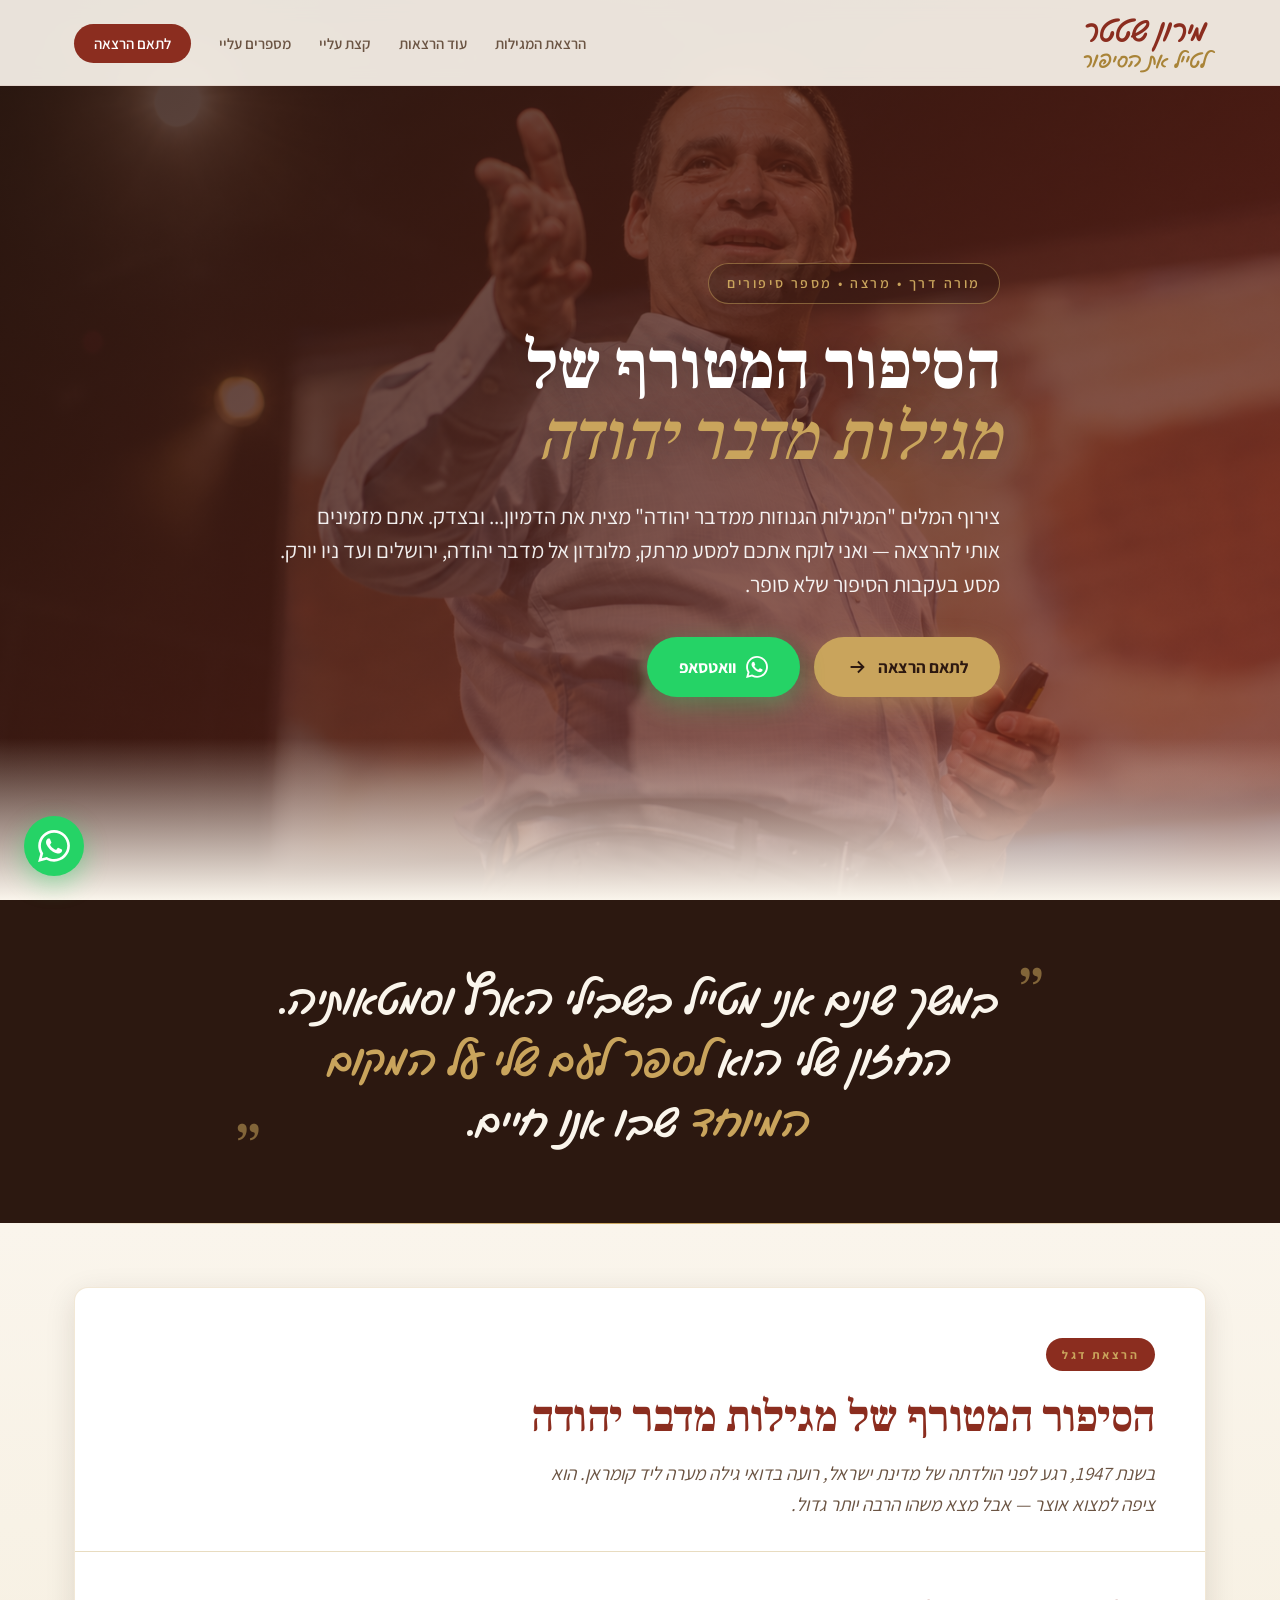
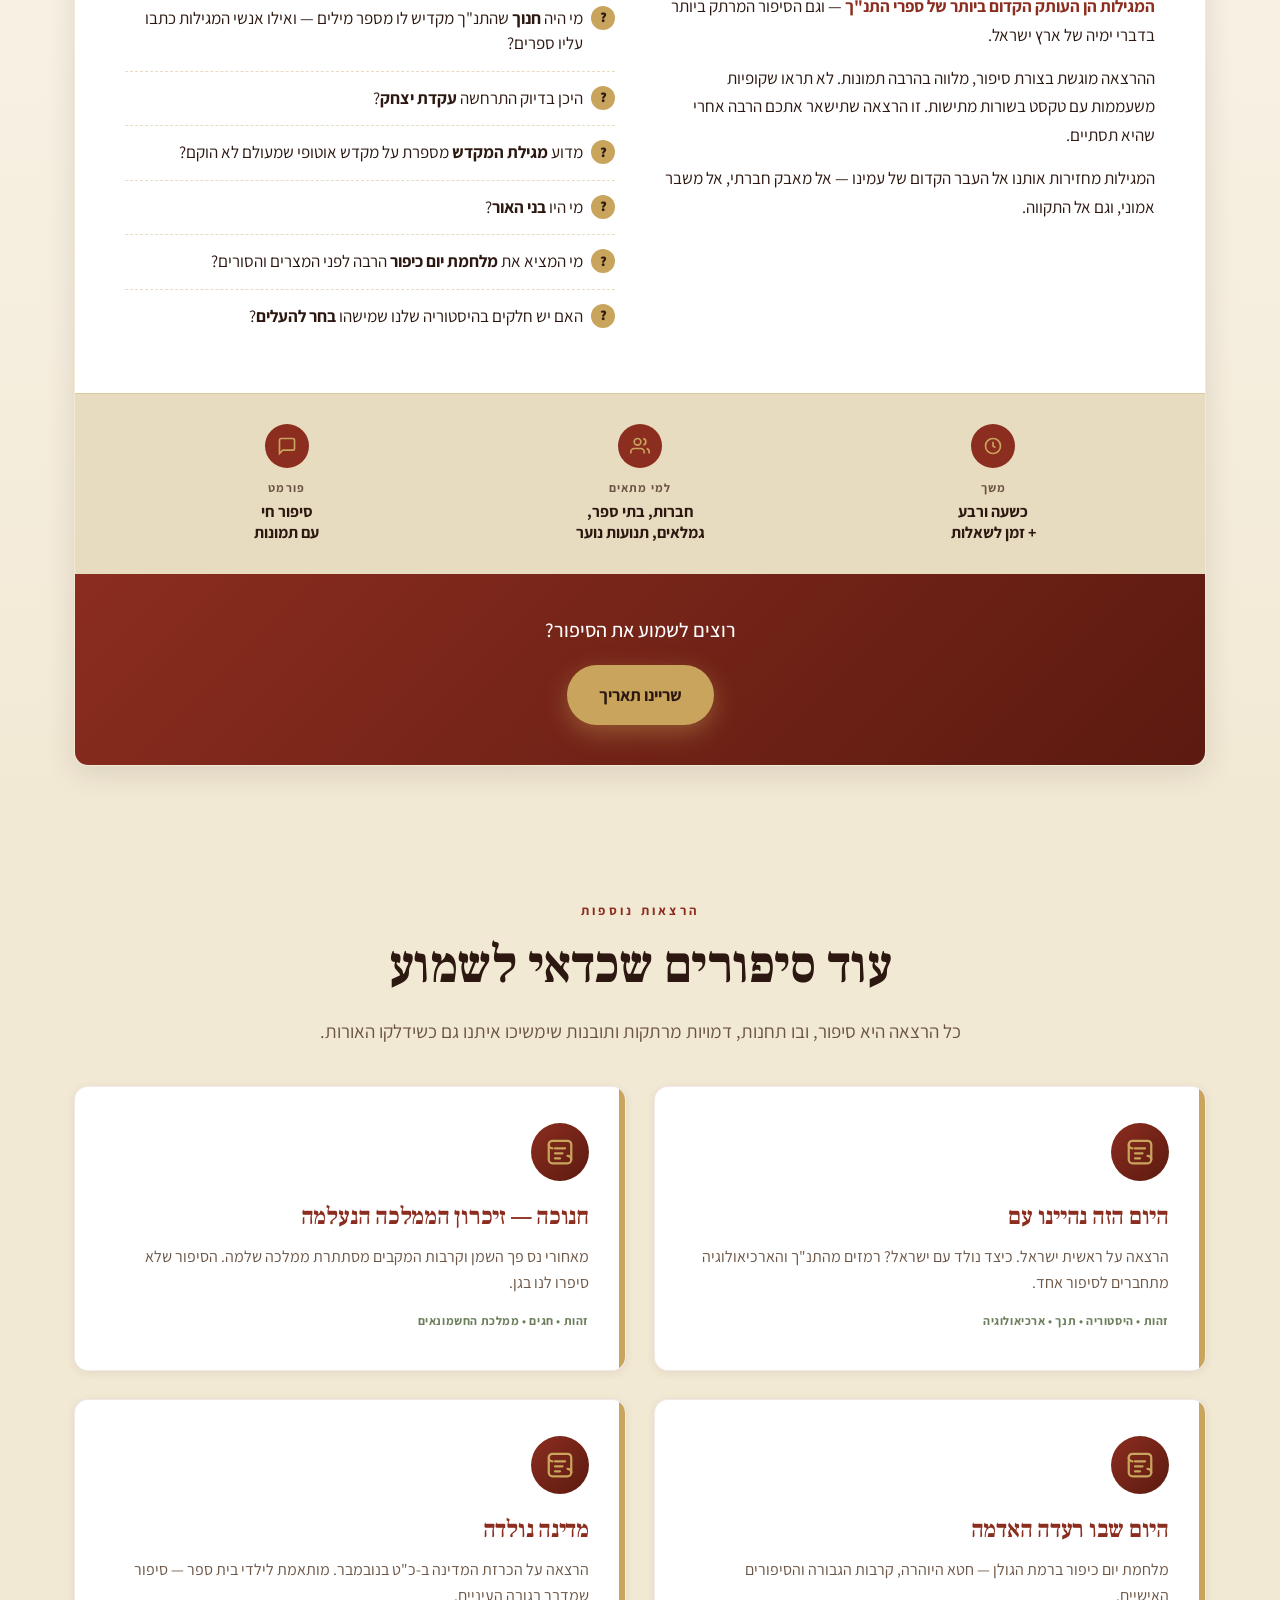
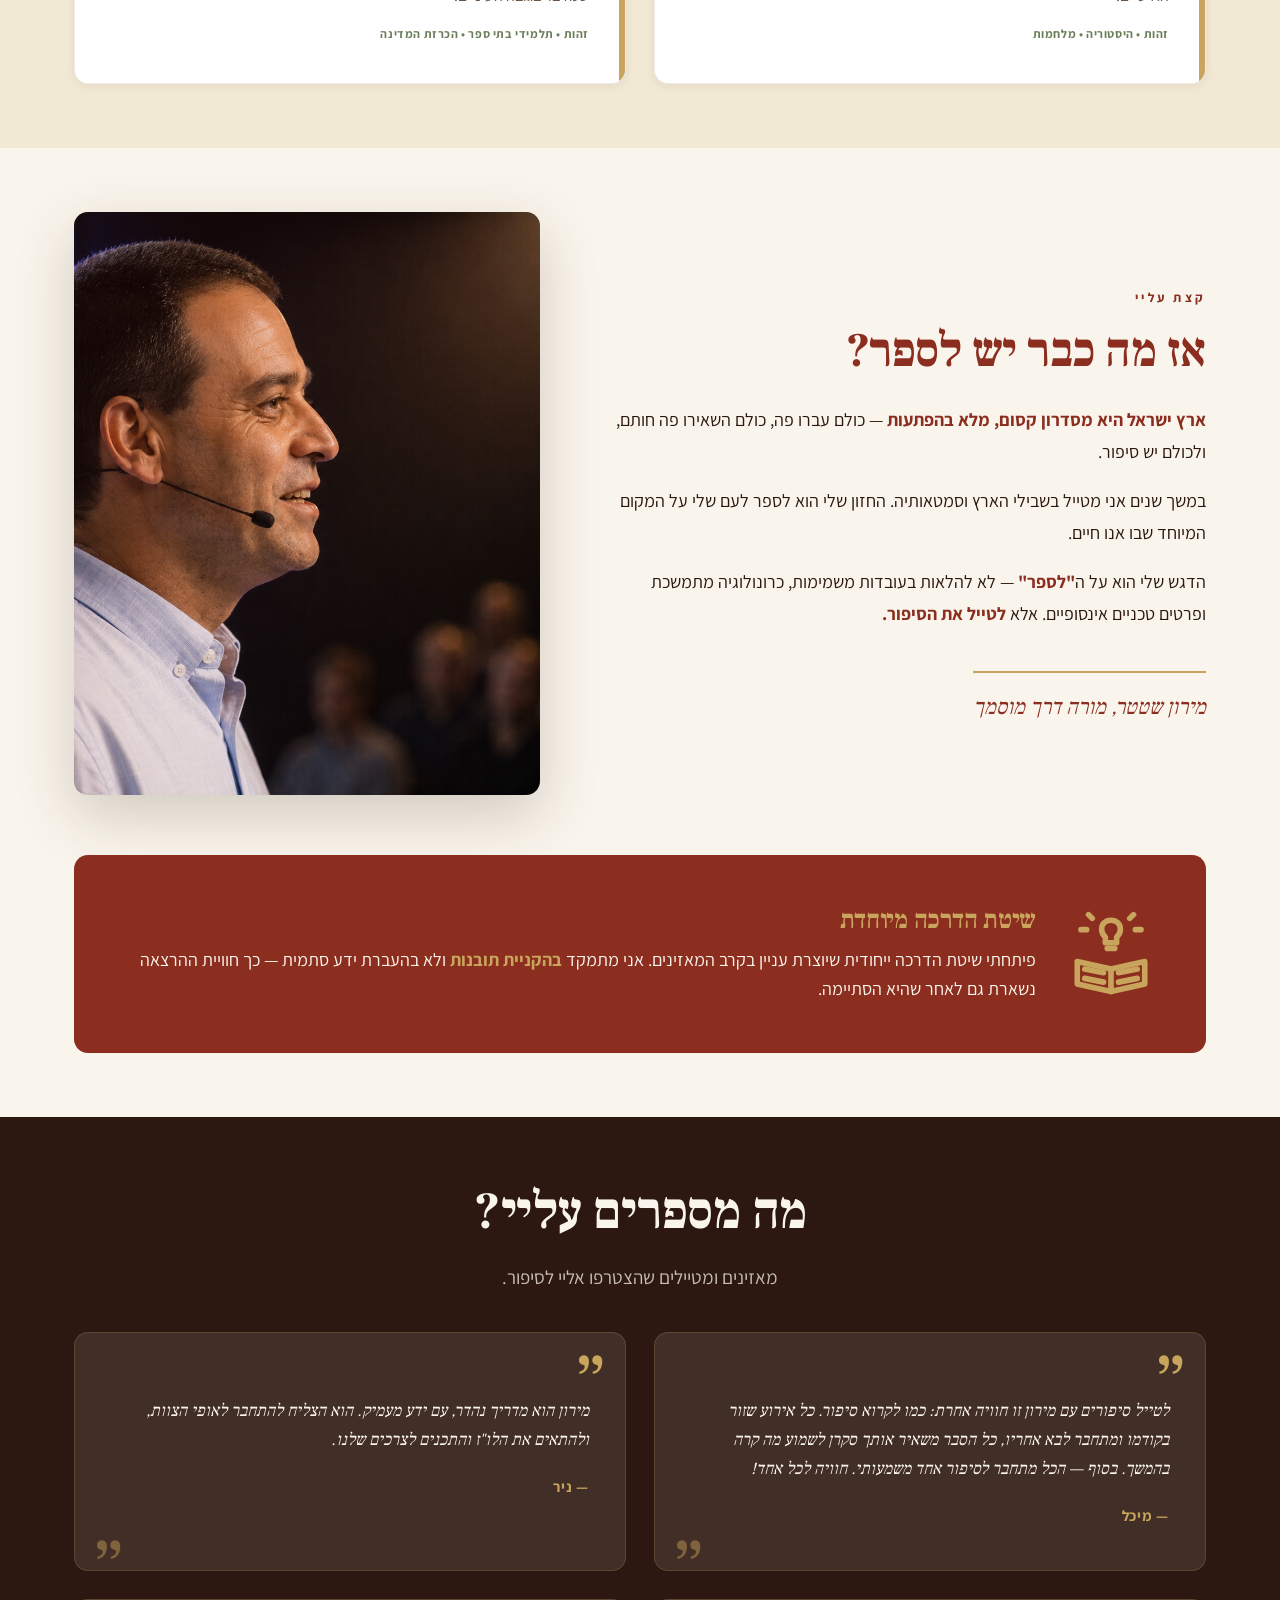
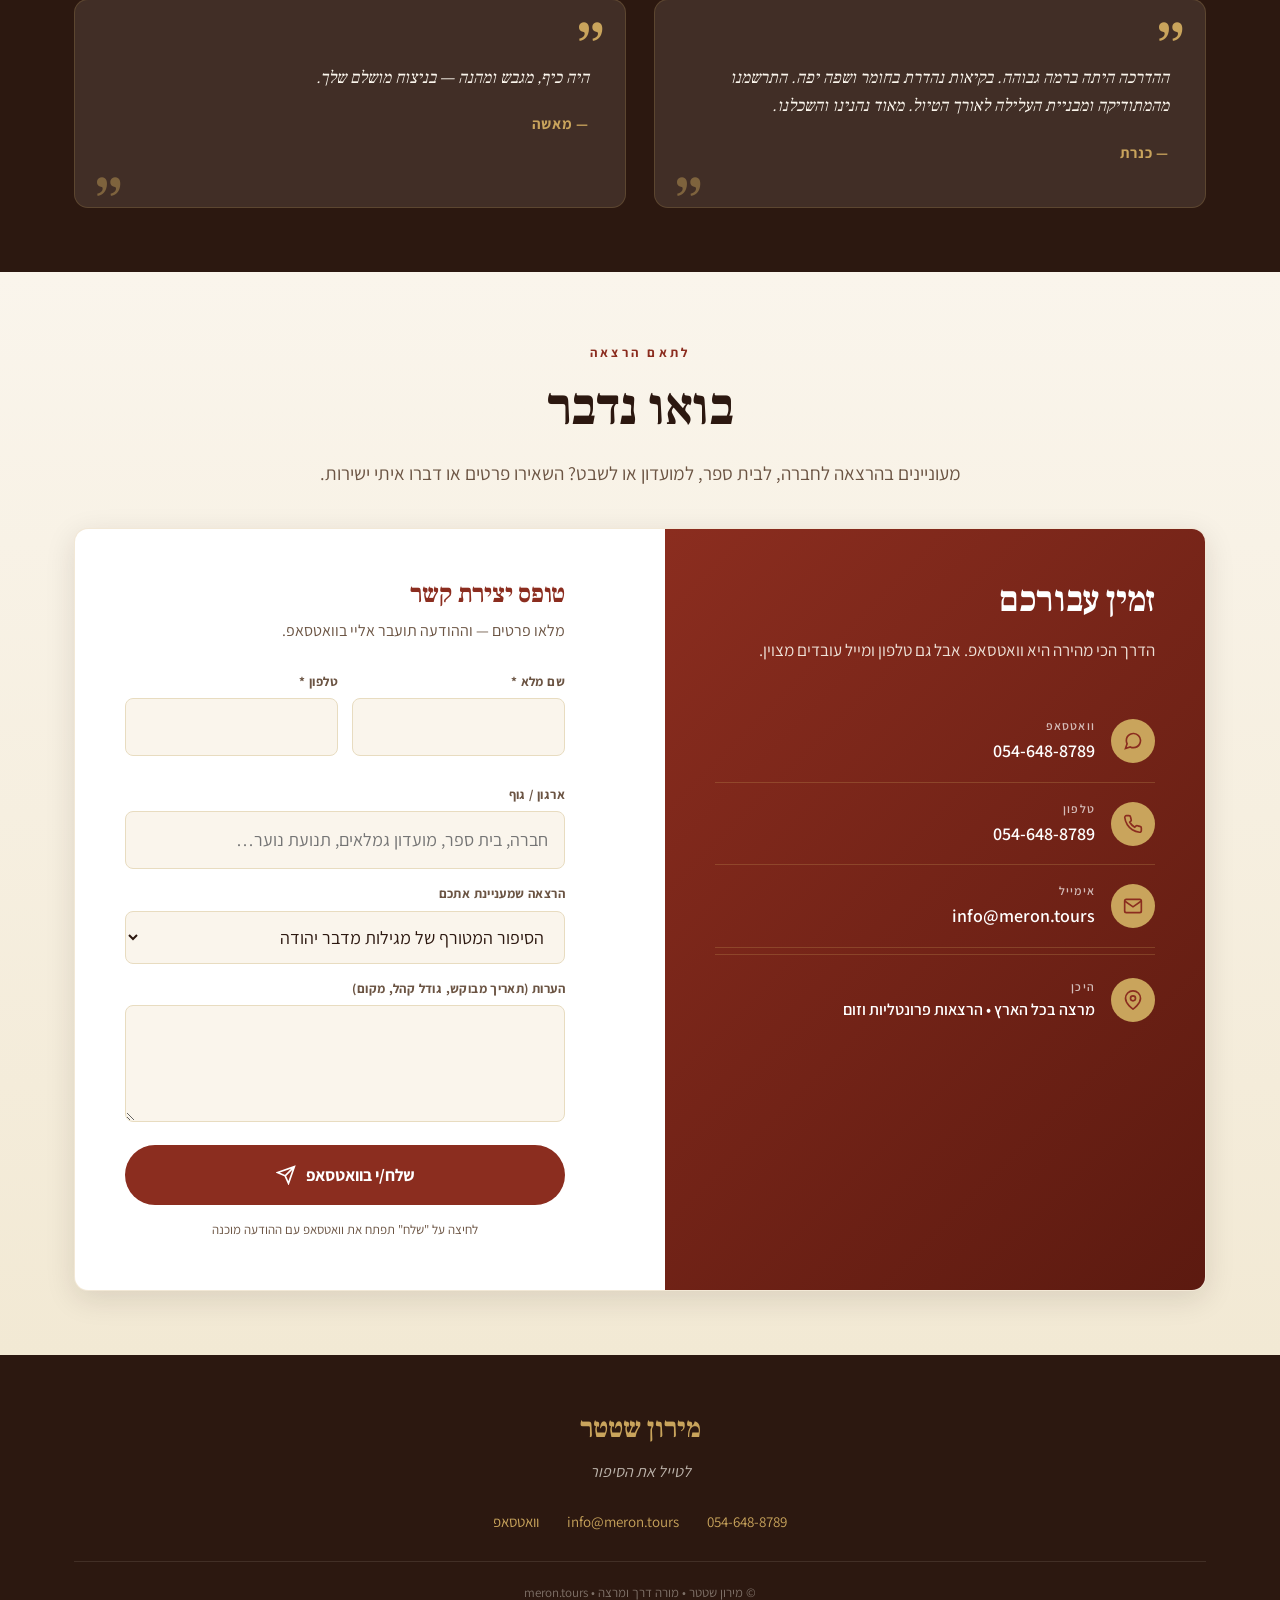
==== commit 61867d3b: "Replace scout references with youth movement terminology Co-Authored-By: Claude Sonnet 4.6 <noreply@" ====
--- a/index.html
+++ b/index.html
@@ -4,6 +4,7 @@
 <meta charset="utf-8">
 <meta name="viewport" content="width=device-width, initial-scale=1, viewport-fit=cover">
 <meta name="description" content="מירון שטטר - מורה דרך ומרצה. ההרצאה 'הסיפור המטורף של מגילות מדבר יהודה' ועוד הרצאות מרתקות על היסטוריה של ארץ ישראל.">
+<meta name="google-site-verification" content="dwmVNWmmbGWOgXDgFa1qEq1Q5SgrWaC6FMfo6uw1vP4" />
 <meta name="theme-color" content="#8B2D1F">
 <title>מירון שטטר | לטייל את הסיפור - הרצאות על היסטוריה של ארץ ישראל</title>
 
@@ -803,7 +804,7 @@
             <svg viewBox="0 0 24 24"><path d="M17 21v-2a4 4 0 0 0-4-4H5a4 4 0 0 0-4 4v2"/><circle cx="9" cy="7" r="4"/><path d="M23 21v-2a4 4 0 0 0-3-3.87M16 3.13a4 4 0 0 1 0 7.75"/></svg>
           </div>
           <div class="label-sm">למי מתאים</div>
-          <div class="value">חברות, בתי ספר,<br>גמלאים, צופים</div>
+          <div class="value">חברות, בתי ספר,<br>גמלאים, תנועות נוער</div>
         </div>
         <div class="meta-item">
           <div class="icon">
@@ -1023,7 +1024,7 @@
 
         <div class="form-group">
           <label for="org">ארגון / גוף</label>
-          <input id="org" name="org" type="text" placeholder="חברה, בית ספר, מועדון גמלאים, שבט צופים…">
+          <input id="org" name="org" type="text" placeholder="חברה, בית ספר, מועדון גמלאים, תנועת נוער…">
         </div>
 
         <div class="form-group">
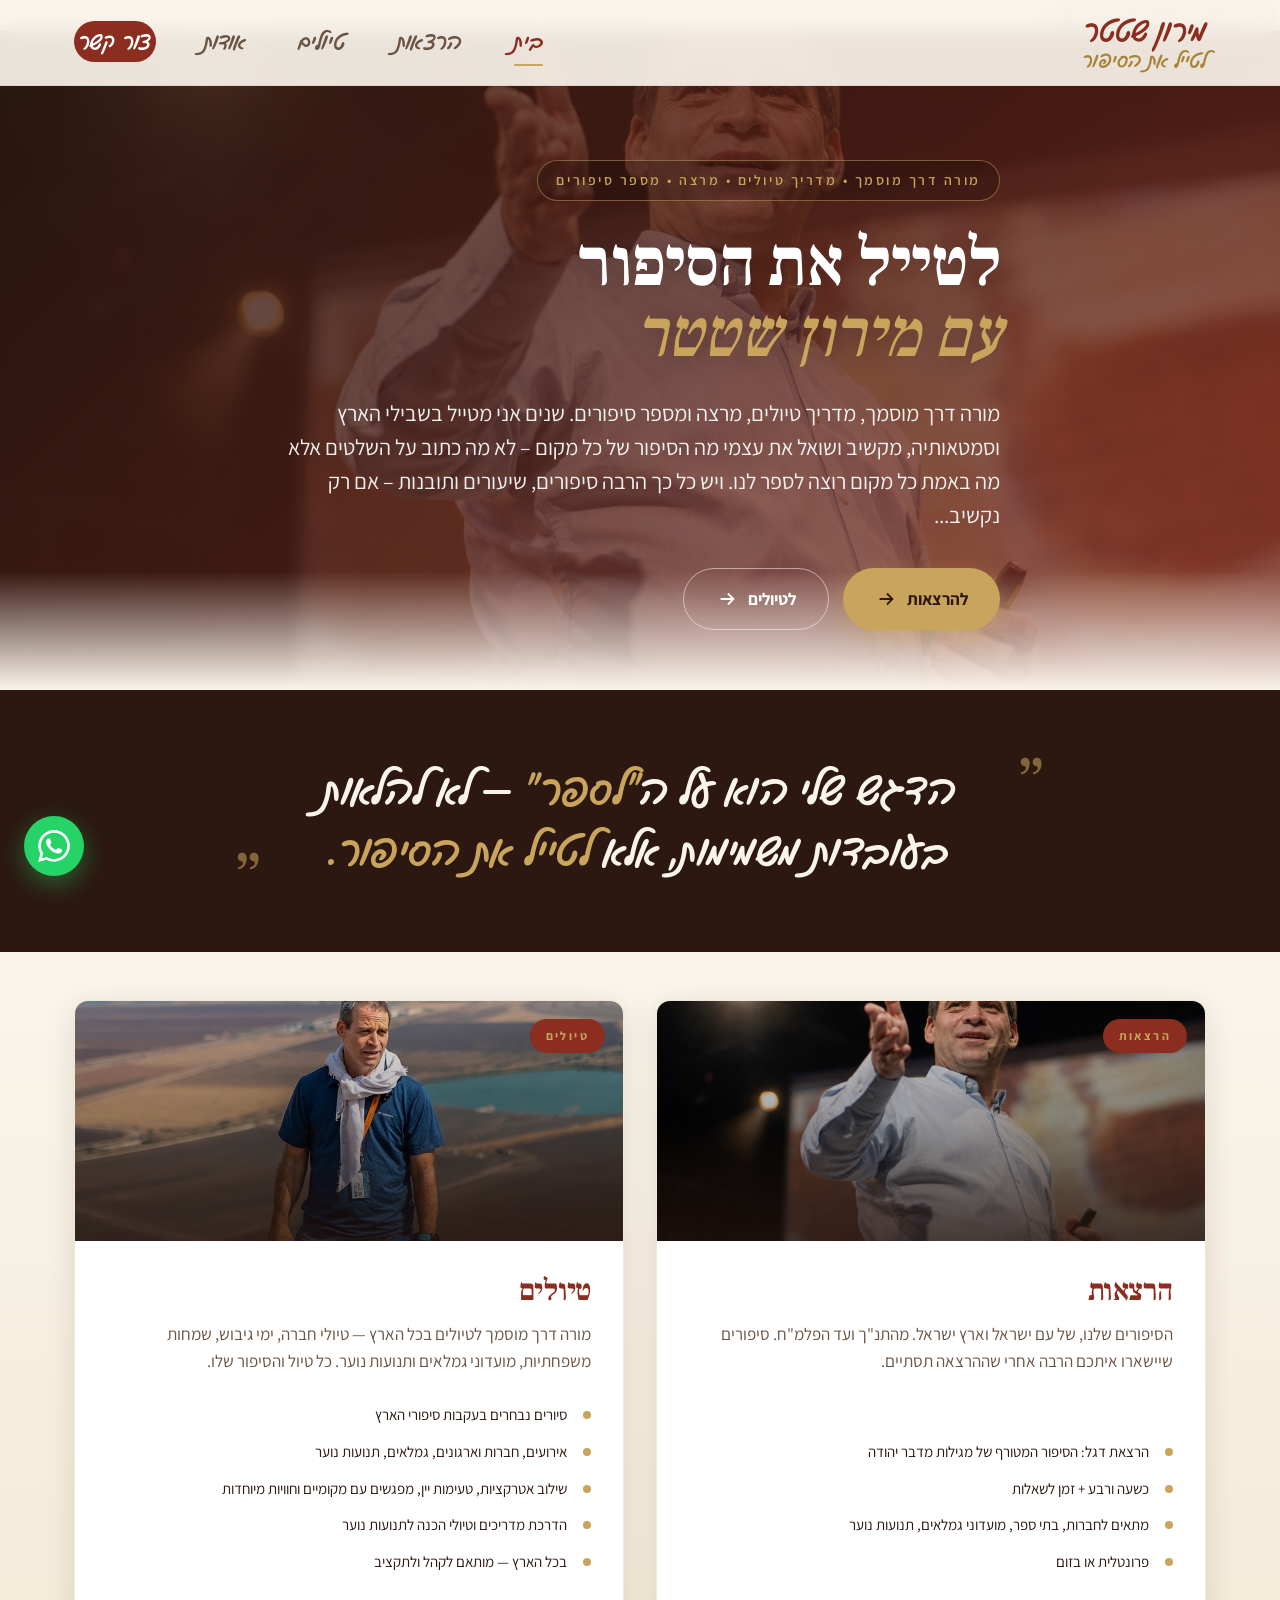
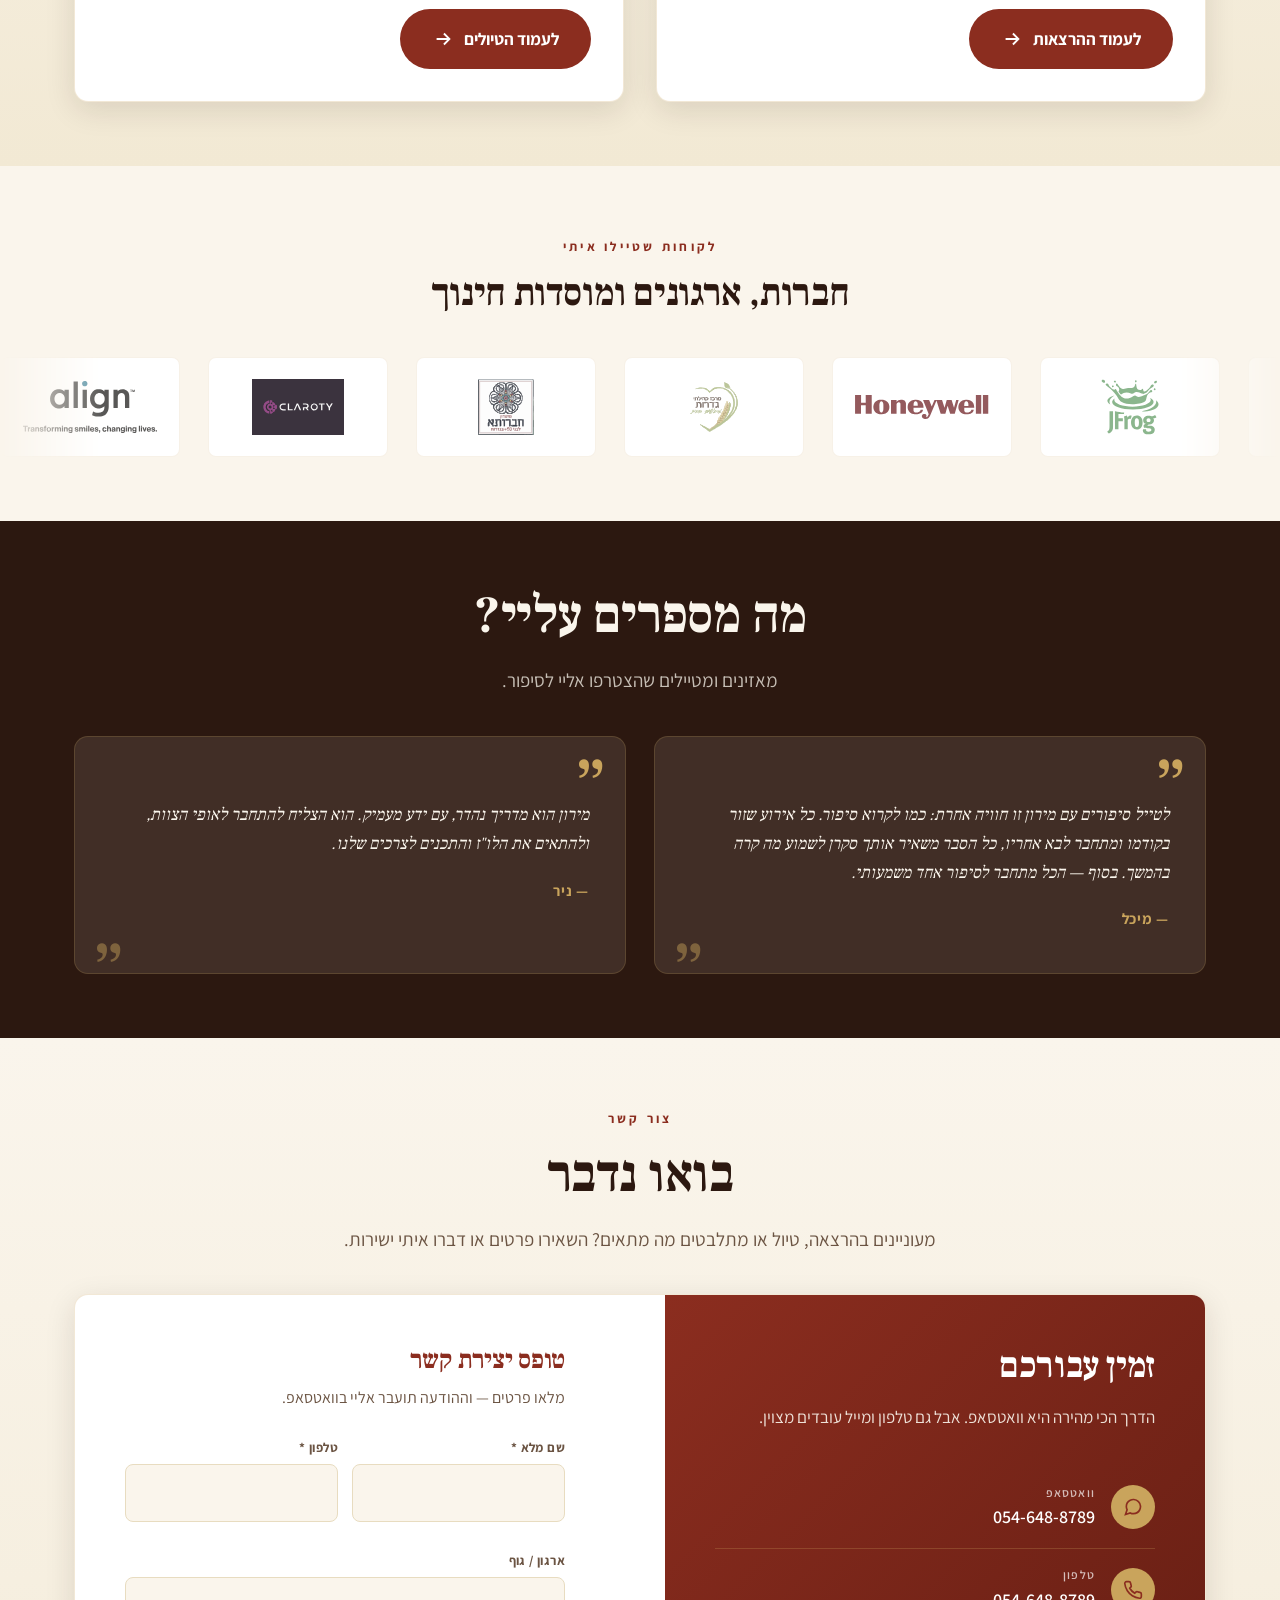
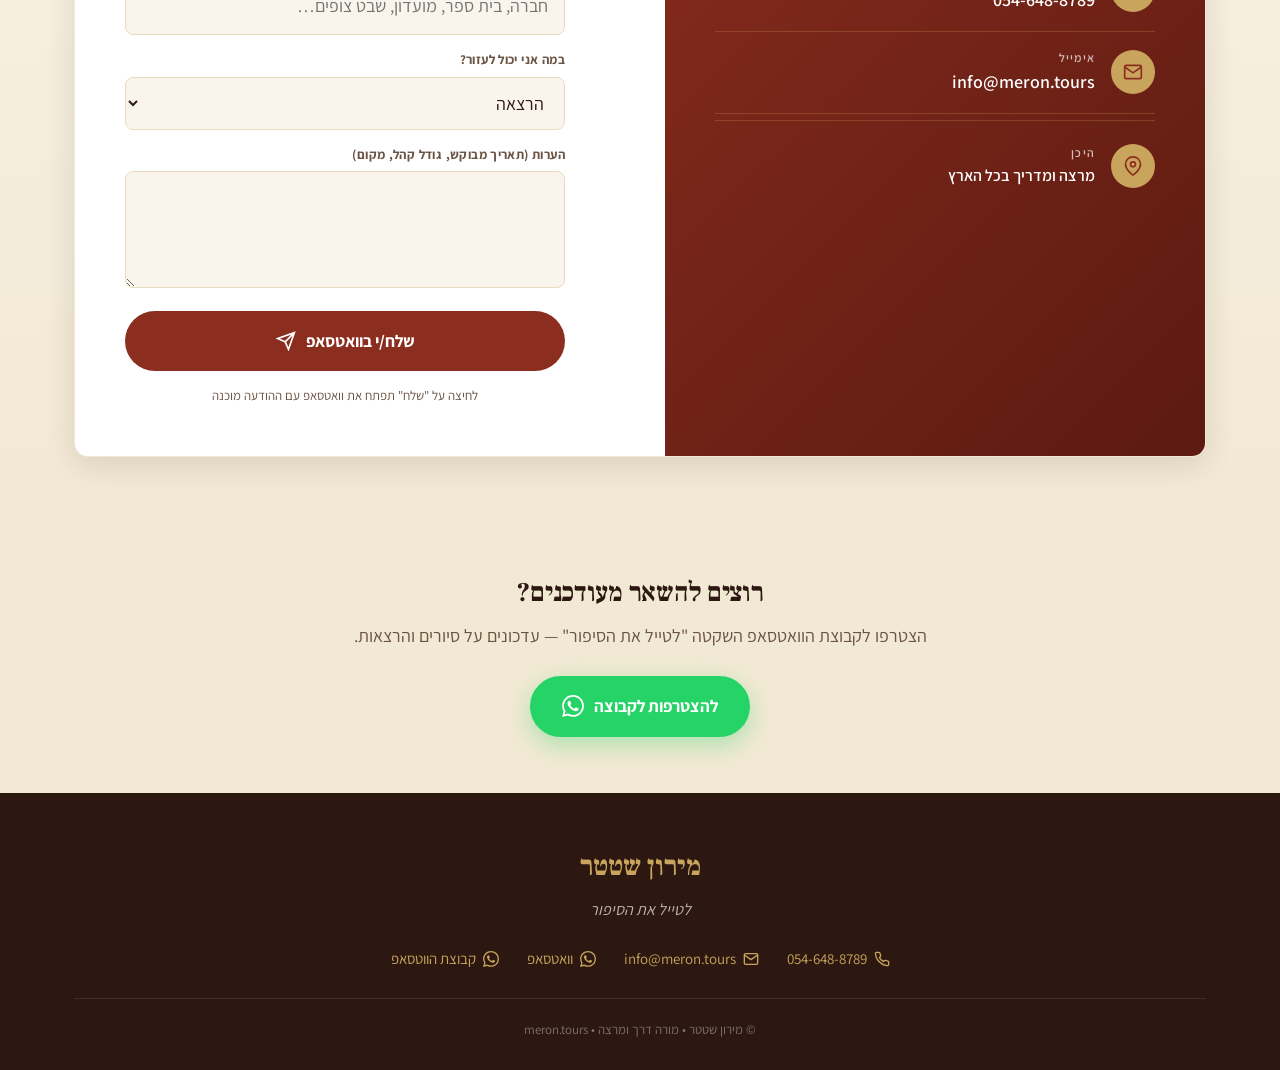
==== commit 133c21ae: "Release v2.0: add all new pages, assets and images New pages: about, lectures, tours (index + 5 cate" ====
--- a/index.html
+++ b/index.html
@@ -3,931 +3,187 @@
 <head>
 <meta charset="utf-8">
 <meta name="viewport" content="width=device-width, initial-scale=1, viewport-fit=cover">
-<meta name="description" content="מירון שטטר - מורה דרך ומרצה. ההרצאה 'הסיפור המטורף של מגילות מדבר יהודה' ועוד הרצאות מרתקות על היסטוריה של ארץ ישראל.">
+<meta name="description" content="מירון שטטר — מורה דרך ומרצה. הרצאות וטיולים על היסטוריה של ארץ ישראל. לחברות, בתי ספר, גמלאים ותנועות נוער. המוטו: לטייל את הסיפור.">
 <meta name="google-site-verification" content="dwmVNWmmbGWOgXDgFa1qEq1Q5SgrWaC6FMfo6uw1vP4" />
 <meta name="theme-color" content="#8B2D1F">
-<title>מירון שטטר | לטייל את הסיפור - הרצאות על היסטוריה של ארץ ישראל</title>
-
-<!-- Open Graph -->
+<link rel="icon" type="image/svg+xml" href="/images/favicon.svg">
+<link rel="icon" type="image/png" sizes="96x96" href="/images/favicon-96x96.png">
+<link rel="shortcut icon" href="/images/favicon.ico">
+<title>מירון שטטר | לטייל את הסיפור — הרצאות וטיולים על ארץ ישראל</title>
+
 <meta property="og:title" content="מירון שטטר | לטייל את הסיפור">
-<meta property="og:description" content="הרצאות מרתקות על היסטוריה של ארץ ישראל. הסיפור המטורף של מגילות מדבר יהודה ועוד.">
+<meta property="og:description" content="הרצאות וטיולים מרתקים על היסטוריה של ארץ ישראל. מורה דרך מוסמך, סיפור חי במקום שקופיות משעממות.">
 <meta property="og:type" content="website">
 <meta property="og:url" content="https://meron.tours">
 <meta property="og:image" content="https://meron.tours/images/hero-stage.jpg">
 <meta property="og:locale" content="he_IL">
 
-<!-- Fonts -->
 <link rel="preconnect" href="https://fonts.googleapis.com">
 <link rel="preconnect" href="https://fonts.gstatic.com" crossorigin>
 <link href="https://fonts.googleapis.com/css2?family=Assistant:wght@300;400;600;700;800&family=Frank+Ruhl+Libre:wght@400;500;700;900&display=swap" rel="stylesheet">
-<style>
-@font-face {
-  font-family: 'Gveret Levin AlefAlefAlef';
-  font-style: normal;
-  font-weight: 400;
-  font-display: swap;
-  src: url('fonts/gveret-levin-hebrew.woff2') format('woff2');
-  unicode-range: U+0307-0308, U+0590-05FF, U+200C-2010, U+20AA, U+25CC, U+FB1D-FB4F;
-}
-@font-face {
-  font-family: 'Gveret Levin AlefAlefAlef';
-  font-style: normal;
-  font-weight: 400;
-  font-display: swap;
-  src: url('fonts/gveret-levin-latin.woff2') format('woff2');
-  unicode-range: U+0000-00FF, U+0131, U+0152-0153, U+02BB-02BC, U+02C6, U+02DA, U+02DC, U+0304, U+0308, U+0329, U+2000-206F, U+20AC, U+2122, U+2191, U+2193, U+2212, U+2215, U+FEFF, U+FFFD;
-}
-</style>
-
-<style>
-/* ---------- Reset & Base ---------- */
-*,*::before,*::after { box-sizing: border-box; margin: 0; padding: 0; }
-html { scroll-behavior: smooth; -webkit-text-size-adjust: 100%; }
-img { max-width: 100%; height: auto; display: block; }
-button { font: inherit; cursor: pointer; border: none; background: none; }
-a { color: inherit; text-decoration: none; }
-
-:root {
-  --cream: #FAF5EC;
-  --cream-2: #F2E9D4;
-  --parchment: #E8DCC0;
-  --wine: #8B2D1F;
-  --wine-dark: #5C1A10;
-  --gold: #C9A45C;
-  --gold-dark: #A98438;
-  --ink: #2C1810;
-  --ink-soft: #6B5443;
-  --sage: #6B7E5A;
-  --shadow-sm: 0 2px 10px rgba(44, 24, 16, 0.08);
-  --shadow-md: 0 8px 30px rgba(44, 24, 16, 0.12);
-  --shadow-lg: 0 20px 60px rgba(44, 24, 16, 0.20);
-  --radius: 14px;
-  --radius-sm: 8px;
-  --container: 1180px;
-}
-
-body {
-  font-family: 'Assistant', -apple-system, BlinkMacSystemFont, 'Segoe UI', sans-serif;
-  font-size: 18px;
-  line-height: 1.65;
-  color: var(--ink);
-  background: var(--cream);
-  font-weight: 400;
-  overflow-x: hidden;
-}
-
-h1, h2, h3, h4 {
-  font-family: 'Frank Ruhl Libre', Georgia, serif;
-  line-height: 1.2;
-  color: var(--ink);
-  font-weight: 700;
-  letter-spacing: -0.01em;
-}
-
-.container { max-width: var(--container); margin: 0 auto; padding: 0 24px; }
-
-/* ---------- Header / Nav ---------- */
-header.site-header {
-  position: fixed; top: 0; right: 0; left: 0; z-index: 100;
-  background: rgba(250, 245, 236, 0.92);
-  backdrop-filter: blur(10px);
-  -webkit-backdrop-filter: blur(10px);
-  border-bottom: 1px solid rgba(139, 45, 31, 0.08);
-  transition: padding 0.25s ease;
-}
-header.site-header .container {
-  display: flex; align-items: center; justify-content: space-between;
-  padding-top: 14px; padding-bottom: 14px;
-}
-.brand {
-  font-family: 'Gveret Levin AlefAlefAlef', 'Frank Ruhl Libre', serif;
-  font-weight: 400;
-  font-size: 30px;
-  color: var(--wine);
-  letter-spacing: 0;
-  line-height: 1.1;
-}
-.brand small {
-  display: block;
-  font-family: 'Gveret Levin AlefAlefAlef', 'Assistant', sans-serif;
-  font-size: 20px; font-weight: 400; color: var(--gold-dark);
-  letter-spacing: 0.02em; margin-top: 2px;
-}
-nav.main-nav ul { list-style: none; display: flex; gap: 28px; }
-nav.main-nav a {
-  font-size: 15px; font-weight: 600; color: var(--ink-soft);
-  transition: color 0.2s;
-}
-nav.main-nav a:hover { color: var(--wine); }
-.nav-cta {
-  background: var(--wine); color: #fff !important;
-  padding: 10px 20px; border-radius: 100px;
-  font-size: 14px; font-weight: 700;
-  transition: background 0.2s, transform 0.2s;
-}
-.nav-cta:hover { background: var(--wine-dark); transform: translateY(-1px); }
-.mobile-toggle { display: none; }
-
-/* ---------- Hero ---------- */
-.hero {
-  position: relative;
-  min-height: 100vh;
-  display: flex; align-items: center;
-  padding: 120px 0 60px;
-  background:
-    linear-gradient(135deg, rgba(44, 24, 16, 0.85) 0%, rgba(139, 45, 31, 0.65) 100%),
-    url('images/hero-stage.jpg') center/cover no-repeat;
-  color: #fff;
-  overflow: hidden;
-}
-.hero::after {
-  content: '';
-  position: absolute; inset: 0;
-  background: linear-gradient(to top, var(--cream) 0%, transparent 18%);
-  pointer-events: none;
-}
-.hero .container { position: relative; z-index: 2; max-width: 920px; }
-.hero .eyebrow {
-  display: inline-block;
-  font-size: 14px; font-weight: 600;
-  letter-spacing: 0.18em; text-transform: none;
-  color: var(--gold);
-  padding: 8px 18px;
-  border: 1px solid rgba(201, 164, 92, 0.5);
-  border-radius: 100px;
-  margin-bottom: 28px;
-  background: rgba(0, 0, 0, 0.2);
-}
-.hero h1 {
-  font-size: clamp(36px, 6vw, 68px);
-  color: #fff;
-  margin-bottom: 24px;
-  line-height: 1.05;
-  text-shadow: 0 2px 30px rgba(0, 0, 0, 0.3);
-}
-.hero h1 .accent { color: var(--gold); display: block; font-style: italic; font-weight: 500; }
-.hero .lead {
-  font-size: clamp(18px, 2vw, 22px);
-  font-weight: 400; max-width: 720px;
-  margin-bottom: 36px; color: rgba(255, 255, 255, 0.92);
-  line-height: 1.55;
-}
-.hero-ctas { display: flex; gap: 14px; flex-wrap: wrap; }
-.btn {
-  display: inline-flex; align-items: center; gap: 10px;
-  padding: 16px 32px; border-radius: 100px;
-  font-size: 17px; font-weight: 700;
-  transition: transform 0.2s, box-shadow 0.2s, background 0.2s;
-  cursor: pointer; white-space: nowrap;
-}
-.btn-primary {
-  background: var(--gold); color: var(--ink);
-  box-shadow: 0 8px 24px rgba(201, 164, 92, 0.4);
-}
-.btn-primary:hover { background: #d4af66; transform: translateY(-2px); box-shadow: 0 12px 30px rgba(201, 164, 92, 0.55); }
-.btn-whatsapp {
-  background: #25D366; color: #fff;
-  box-shadow: 0 8px 24px rgba(37, 211, 102, 0.35);
-}
-.btn-whatsapp:hover { background: #1FAB50; transform: translateY(-2px); }
-.btn-ghost {
-  background: transparent; color: #fff; border: 1.5px solid rgba(255, 255, 255, 0.5);
-}
-.btn-ghost:hover { background: rgba(255, 255, 255, 0.1); border-color: #fff; }
-.btn-dark { background: var(--wine); color: #fff; }
-.btn-dark:hover { background: var(--wine-dark); transform: translateY(-2px); }
-.btn svg { width: 22px; height: 22px; }
-
-/* ---------- Motto strip ---------- */
-.motto {
-  background: var(--ink);
-  color: var(--cream);
-  padding: 70px 0;
-  text-align: center;
-  position: relative;
-}
-.motto-quote {
-  position: relative;
-  display: inline-block;
-  max-width: 800px;
-  padding: 0 40px;
-}
-.motto-quote::before, .motto-quote::after {
-  content: '״';
-  position: absolute;
-  font-family: 'Frank Ruhl Libre', serif;
-  color: var(--gold);
-  font-size: clamp(48px, 6vw, 78px);
-  line-height: 1;
-  opacity: 0.55;
-}
-.motto-quote::before { top: -18px; right: -4px; }
-.motto-quote::after  { bottom: -32px; left: -4px; }
-.motto p {
-  font-family: 'Gveret Levin AlefAlefAlef', 'Frank Ruhl Libre', serif;
-  font-size: clamp(26px, 3.5vw, 42px);
-  font-weight: 400; font-style: normal;
-  letter-spacing: 0.01em;
-  line-height: 1.45;
-  margin: 0;
-}
-.motto p strong { color: var(--gold); font-weight: 400; }
-
-/* ---------- Section base ---------- */
-.section { padding: 64px 0; position: relative; }
-.section-head { text-align: center; margin-bottom: 40px; max-width: 760px; margin-inline: auto; }
-.section-head .label {
-  font-size: 13px; font-weight: 700; letter-spacing: 0.25em;
-  color: var(--wine); margin-bottom: 14px; display: inline-block;
-}
-.section-head h2 {
-  font-size: clamp(32px, 4.5vw, 52px);
-  margin-bottom: 18px;
-}
-.section-head p {
-  font-size: 19px; color: var(--ink-soft);
-  line-height: 1.6;
-}
-
-/* ---------- Featured Lecture (Megilot) ---------- */
-.featured-lecture {
-  background: linear-gradient(180deg, var(--cream) 0%, var(--cream-2) 100%);
-  position: relative;
-}
-.featured-lecture::before {
-  content: ''; position: absolute; top: 0; right: 0; left: 0;
-  height: 1px; background: linear-gradient(90deg, transparent, var(--gold), transparent);
-}
-.lecture-card {
-  background: #fff;
-  border-radius: var(--radius);
-  box-shadow: var(--shadow-md);
-  overflow: hidden;
-  border: 1px solid rgba(201, 164, 92, 0.25);
-}
-.lecture-header {
-  padding: 50px 50px 30px;
-  border-bottom: 1px solid var(--parchment);
-  position: relative;
-}
-.lecture-tag {
-  display: inline-block;
-  background: var(--wine); color: var(--gold);
-  font-size: 12px; font-weight: 700; letter-spacing: 0.2em;
-  padding: 7px 16px; border-radius: 100px;
-  margin-bottom: 22px;
-}
-.lecture-card h3 {
-  font-size: clamp(28px, 4vw, 44px);
-  color: var(--wine);
-  margin-bottom: 14px;
-  line-height: 1.15;
-}
-.lecture-tagline {
-  font-size: 19px; color: var(--ink-soft);
-  font-style: italic;
-  max-width: 620px;
-}
-.lecture-body {
-  padding: 40px 50px 50px;
-  display: grid; grid-template-columns: 1fr 1fr; gap: 50px;
-}
-.lecture-body h4 {
-  font-size: 22px; color: var(--wine); margin-bottom: 14px;
-  display: flex; align-items: center; gap: 10px;
-}
-.lecture-body h4::before {
-  content: ''; width: 6px; height: 6px; border-radius: 50%;
-  background: var(--gold);
-}
-.lecture-story p { margin-bottom: 14px; font-size: 17px; line-height: 1.7; }
-.lecture-story p strong { color: var(--wine); font-weight: 700; }
-.questions-list { list-style: none; }
-.questions-list li {
-  padding: 14px 0 14px 0; padding-inline-start: 32px;
-  position: relative; font-size: 17px; line-height: 1.5;
-  border-bottom: 1px dashed var(--parchment);
-}
-.questions-list li:last-child { border: none; }
-.questions-list li::before {
-  content: '?';
-  position: absolute; right: 0; top: 14px;
-  width: 24px; height: 24px;
-  background: var(--gold); color: var(--ink);
-  border-radius: 50%;
-  display: flex; align-items: center; justify-content: center;
-  font-weight: 800; font-size: 14px;
-}
-.lecture-meta {
-  background: var(--parchment);
-  padding: 30px 50px;
-  display: grid; grid-template-columns: repeat(3, 1fr); gap: 30px;
-  border-top: 1px solid rgba(201, 164, 92, 0.3);
-}
-.meta-item { text-align: center; }
-.meta-item .icon {
-  width: 44px; height: 44px;
-  background: var(--wine); border-radius: 50%;
-  display: inline-flex; align-items: center; justify-content: center;
-  margin-bottom: 10px;
-}
-.meta-item .icon svg { width: 20px; height: 20px; stroke: var(--gold); fill: none; stroke-width: 2; }
-.meta-item .label-sm { font-size: 12px; color: var(--ink-soft); font-weight: 700; letter-spacing: 0.1em; }
-.meta-item .value { font-size: 16px; font-weight: 700; color: var(--ink); margin-top: 4px; line-height: 1.3; }
-.lecture-cta {
-  text-align: center; padding: 40px 50px;
-  background: linear-gradient(135deg, var(--wine) 0%, var(--wine-dark) 100%);
-  color: #fff;
-}
-.lecture-cta p { font-size: 20px; margin-bottom: 18px; font-weight: 500; }
-
-/* ---------- Other Lectures ---------- */
-.other-lectures { background: var(--cream-2); }
-.lectures-grid {
-  display: grid; grid-template-columns: repeat(2, 1fr); gap: 28px;
-}
-.mini-lecture {
-  background: #fff; border-radius: var(--radius);
-  padding: 36px;
-  border: 1px solid rgba(139, 45, 31, 0.1);
-  box-shadow: var(--shadow-sm);
-  transition: transform 0.25s, box-shadow 0.25s;
-  position: relative; overflow: hidden;
-}
-.mini-lecture:hover { transform: translateY(-4px); box-shadow: var(--shadow-md); }
-.mini-lecture::before {
-  content: ''; position: absolute; top: 0; right: 0;
-  width: 6px; height: 100%;
-  background: var(--gold);
-}
-.mini-lecture .icon-circle {
-  width: 58px; height: 58px;
-  border-radius: 50%;
-  background: linear-gradient(135deg, var(--wine), var(--wine-dark));
-  display: flex; align-items: center; justify-content: center;
-  margin-bottom: 20px;
-  color: var(--gold);
-}
-.mini-lecture .icon-circle svg {
-  width: 30px; height: 30px;
-  stroke: currentColor; fill: none;
-  stroke-width: 1.8;
-  stroke-linecap: round; stroke-linejoin: round;
-}
-.mini-lecture h3 {
-  font-size: 24px; color: var(--wine);
-  margin-bottom: 12px;
-  line-height: 1.3;
-}
-.mini-lecture p { font-size: 16px; color: var(--ink-soft); line-height: 1.6; }
-.mini-lecture .tag-small {
-  display: inline-block; font-size: 12px; font-weight: 700;
-  color: var(--sage); margin-top: 16px;
-  letter-spacing: 0.05em;
-}
-
-/* ---------- About ---------- */
-.about {
-  background: var(--cream);
-  position: relative;
-}
-.about-grid {
-  display: grid; grid-template-columns: 1.3fr 1fr;
-  gap: 60px; align-items: center;
-}
-.about-content h2 {
-  font-size: clamp(32px, 4.5vw, 48px);
-  margin-bottom: 24px;
-  color: var(--wine);
-}
-.about-content p {
-  font-size: 18px; line-height: 1.75;
-  margin-bottom: 18px; color: var(--ink);
-}
-.about-content p strong { color: var(--wine); }
-.about-content .signature {
-  font-family: 'Frank Ruhl Libre', serif;
-  font-style: italic; font-size: 22px;
-  color: var(--wine); margin-top: 24px;
-  display: inline-block;
-  padding-top: 16px; border-top: 2px solid var(--gold);
-}
-.about-image-wrap {
-  position: relative;
-  border-radius: var(--radius);
-  overflow: hidden;
-  box-shadow: var(--shadow-lg);
-  aspect-ratio: 4 / 5;
-  background: var(--parchment);
-}
-.about-image-wrap img {
-  width: 100%;
-  height: 100%;
-  object-fit: cover;
-  display: block;
-}
-.about-image-wrap::before {
-  content: '';
-  position: absolute; inset: 0;
-  background: linear-gradient(135deg, rgba(139, 45, 31, 0.15), transparent);
-  z-index: 1;
-  pointer-events: none;
-}
-.about-image-wrap::after {
-  content: ''; position: absolute; inset: 0;
-  border: 6px solid var(--gold);
-  border-radius: var(--radius);
-  pointer-events: none;
-  transform: translate(12px, 12px);
-  z-index: -1;
-}
-.about-method {
-  margin-top: 60px;
-  background: var(--wine); color: var(--cream);
-  padding: 50px;
-  border-radius: var(--radius);
-  position: relative;
-  display: grid; grid-template-columns: auto 1fr; gap: 30px; align-items: center;
-}
-.about-method .num {
-  color: var(--gold);
-  display: flex; align-items: center; justify-content: center;
-  flex-shrink: 0;
-}
-.about-method h3 { color: var(--gold); margin-bottom: 10px; font-size: 26px; }
-.about-method p { font-size: 18px; line-height: 1.6; }
-
-/* ---------- Testimonials ---------- */
-.testimonials { background: var(--ink); color: var(--cream); }
-.testimonials .section-head h2 { color: var(--cream); }
-.testimonials .section-head .label { color: var(--gold); }
-.testimonials .section-head p { color: rgba(250, 245, 236, 0.75); }
-.testimonial-grid {
-  display: grid; grid-template-columns: repeat(2, 1fr); gap: 28px;
-}
-.testimonial {
-  background: rgba(250, 245, 236, 0.10);
-  border: 1px solid rgba(201, 164, 92, 0.2);
-  border-radius: var(--radius);
-  padding: 64px 36px 40px;
-  position: relative;
-  overflow: hidden;
-}
-.testimonial::before {
-  content: '״'; position: absolute;
-  top: 4px; right: 20px;
-  font-family: 'Frank Ruhl Libre', serif;
-  font-size: 86px; color: var(--gold); line-height: 1;
-}
-.testimonial::after {
-  content: '״'; position: absolute;
-  bottom: -38px; left: 20px;
-  font-family: 'Frank Ruhl Libre', serif;
-  font-size: 86px; color: var(--gold); line-height: 1;
-  opacity: 0.45;
-}
-.testimonial p {
-  font-size: 17px; line-height: 1.7;
-  margin-bottom: 16px;
-  font-family: 'Frank Ruhl Libre', serif;
-  font-style: italic;
-}
-.testimonial .author {
-  font-family: 'Assistant', sans-serif;
-  font-style: normal;
-  font-size: 15px; font-weight: 700;
-  color: var(--gold);
-  letter-spacing: 0.05em;
-}
-.testimonial .author::before { content: '— '; }
-
-/* ---------- Contact ---------- */
-.contact {
-  background: linear-gradient(180deg, var(--cream) 0%, var(--cream-2) 100%);
-  position: relative;
-}
-.contact-grid {
-  display: grid; grid-template-columns: 1fr 1fr; gap: 50px;
-  background: #fff;
-  border-radius: var(--radius);
-  box-shadow: var(--shadow-md);
-  overflow: hidden;
-  border: 1px solid rgba(201, 164, 92, 0.25);
-}
-.contact-info {
-  padding: 50px;
-  background: linear-gradient(135deg, var(--wine) 0%, var(--wine-dark) 100%);
-  color: var(--cream);
-  position: relative;
-}
-.contact-info h2 { color: #fff; font-size: 36px; margin-bottom: 14px; }
-.contact-info > p { font-size: 17px; opacity: 0.9; margin-bottom: 36px; }
-.contact-item {
-  display: flex; align-items: center; gap: 16px;
-  padding: 16px 0;
-  border-bottom: 1px solid rgba(201, 164, 92, 0.25);
-}
-.contact-item:last-child { border-bottom: none; }
-.contact-item .ci-icon {
-  width: 44px; height: 44px; flex-shrink: 0;
-  background: var(--gold); border-radius: 50%;
-  display: flex; align-items: center; justify-content: center;
-}
-.contact-item .ci-icon svg { width: 20px; height: 20px; stroke: var(--wine); fill: none; stroke-width: 2; }
-.contact-item .ci-label { font-size: 12px; color: rgba(255,255,255,0.7); letter-spacing: 0.1em; font-weight: 600; }
-.contact-item a, .contact-item span { font-size: 18px; font-weight: 600; color: #fff; display: block; }
-.contact-item a:hover { color: var(--gold); }
-
-.contact-form { padding: 50px; }
-.contact-form h3 { font-size: 26px; color: var(--wine); margin-bottom: 8px; }
-.contact-form .form-sub { color: var(--ink-soft); font-size: 16px; margin-bottom: 26px; }
-.form-row { display: grid; grid-template-columns: 1fr 1fr; gap: 14px; margin-bottom: 14px; }
-.form-group { margin-bottom: 14px; }
-.form-group label {
-  display: block; font-size: 13px; font-weight: 700;
-  color: var(--ink-soft); margin-bottom: 6px;
-  letter-spacing: 0.03em;
-}
-.form-group input,
-.form-group select,
-.form-group textarea {
-  width: 100%; padding: 13px 16px;
-  border: 1.5px solid var(--parchment);
-  border-radius: var(--radius-sm);
-  font: inherit;
-  background: var(--cream);
-  color: var(--ink);
-  transition: border-color 0.2s, background 0.2s;
-}
-.form-group input:focus,
-.form-group select:focus,
-.form-group textarea:focus {
-  outline: none; border-color: var(--gold); background: #fff;
-}
-.form-group textarea { resize: vertical; min-height: 90px; }
-.form-submit {
-  width: 100%; padding: 16px;
-  background: var(--wine); color: #fff;
-  border-radius: 100px;
-  font-size: 17px; font-weight: 700;
-  display: flex; align-items: center; justify-content: center; gap: 10px;
-  transition: background 0.2s, transform 0.2s;
-}
-.form-submit:hover { background: var(--wine-dark); transform: translateY(-1px); }
-.form-submit svg { width: 20px; height: 20px; }
-.form-note {
-  text-align: center; font-size: 13px; color: var(--ink-soft);
-  margin-top: 14px;
-}
-
-/* ---------- Footer ---------- */
-footer.site-footer {
-  background: var(--ink); color: rgba(250, 245, 236, 0.7);
-  padding: 50px 0 30px; text-align: center;
-}
-.footer-brand {
-  font-family: 'Frank Ruhl Libre', serif;
-  font-size: 28px; color: var(--gold); margin-bottom: 8px;
-  font-weight: 700;
-}
-.footer-tagline { font-size: 16px; margin-bottom: 24px; font-style: italic; }
-.footer-contact-row {
-  display: flex; justify-content: center; gap: 28px; flex-wrap: wrap;
-  font-size: 15px;
-  margin-bottom: 26px;
-}
-.footer-contact-row a { color: var(--gold); transition: opacity 0.2s; }
-.footer-contact-row a:hover { opacity: 0.7; }
-.footer-copy {
-  font-size: 13px;
-  color: rgba(250, 245, 236, 0.4);
-  padding-top: 20px;
-  border-top: 1px solid rgba(250, 245, 236, 0.1);
-}
-
-/* ---------- Sticky WhatsApp ---------- */
-.whatsapp-float {
-  position: fixed; bottom: 24px; left: 24px;
-  width: 60px; height: 60px;
-  background: #25D366; border-radius: 50%;
-  display: flex; align-items: center; justify-content: center;
-  box-shadow: 0 8px 24px rgba(37, 211, 102, 0.4);
-  z-index: 99;
-  transition: transform 0.2s;
-}
-.whatsapp-float:hover { transform: scale(1.08); }
-.whatsapp-float svg { width: 32px; height: 32px; fill: #fff; }
-
-/* ---------- Animations on Scroll ---------- */
-.reveal { opacity: 0; transform: translateY(24px); transition: opacity 0.7s ease, transform 0.7s ease; }
-.reveal.in { opacity: 1; transform: translateY(0); }
-
-/* ---------- Mobile ---------- */
-@media (max-width: 880px) {
-  body { font-size: 17px; }
-  nav.main-nav { display: none; }
-  .mobile-toggle {
-    display: flex; align-items: center; justify-content: center;
-    width: 42px; height: 42px;
-    background: var(--wine); border-radius: 50%; color: #fff;
-  }
-  .mobile-toggle svg { width: 22px; height: 22px; }
-  .section { padding: 48px 0; }
-  .hero { min-height: 90vh; padding: 100px 0 50px; }
-  .hero-ctas { flex-direction: column; align-items: stretch; }
-  .hero-ctas .btn { justify-content: center; }
-  .lecture-header, .lecture-body, .lecture-meta, .lecture-cta { padding: 30px 24px; }
-  .lecture-body { grid-template-columns: 1fr; gap: 30px; }
-  .lecture-meta { grid-template-columns: 1fr; gap: 18px; }
-  .lectures-grid { grid-template-columns: 1fr; }
-  .about-grid { grid-template-columns: 1fr; gap: 40px; }
-  .about-image-wrap { max-width: 360px; margin: 0 auto; }
-  .about-method { grid-template-columns: 1fr; padding: 30px; text-align: center; }
-  .about-method .num svg { width: 70px; height: 70px; }
-  .testimonial-grid { grid-template-columns: 1fr; }
-  .contact-grid { grid-template-columns: 1fr; }
-  .contact-info, .contact-form { padding: 30px 24px; }
-  .form-row { grid-template-columns: 1fr; }
-  .motto { padding: 50px 0; }
-  .motto-quote { padding: 0 22px; }
-  .motto-quote::before { top: -10px; right: -2px; }
-  .motto-quote::after  { bottom: -22px; left: -2px; }
-  .whatsapp-float { bottom: 16px; left: 16px; width: 54px; height: 54px; }
-  .whatsapp-float svg { width: 28px; height: 28px; }
-}
-
-/* Mobile nav drawer */
-.mobile-nav {
-  position: fixed; top: 0; right: 0; left: 0; bottom: 0;
-  background: var(--cream);
-  z-index: 200;
-  display: none;
-  flex-direction: column;
-  padding: 80px 24px 30px;
-}
-.mobile-nav.open { display: flex; }
-.mobile-nav a {
-  font-size: 22px; font-weight: 600; color: var(--ink);
-  padding: 18px 0; border-bottom: 1px solid var(--parchment);
-}
-.mobile-nav .close-x {
-  position: absolute; top: 18px; left: 18px;
-  width: 42px; height: 42px;
-  display: flex; align-items: center; justify-content: center;
-  color: var(--wine);
-}
-.mobile-nav .close-x svg { width: 26px; height: 26px; }
-
-/* Print */
-@media print {
-  .site-header, .whatsapp-float, .hero-ctas, .lecture-cta, .form-submit { display: none; }
-}
-</style>
+<link rel="stylesheet" href="/assets/site.css">
 </head>
 <body>
 
-<!-- ============ HEADER ============ -->
 <header class="site-header">
   <div class="container">
-    <a href="#" class="brand">
+    <a href="/index.html" class="brand">
       מירון שטטר
       <small>לטייל את הסיפור</small>
     </a>
     <nav class="main-nav" aria-label="ראשי">
       <ul>
-        <li><a href="#megilot">הרצאת המגילות</a></li>
-        <li><a href="#lectures">עוד הרצאות</a></li>
-        <li><a href="#about">קצת עליי</a></li>
-        <li><a href="#testimonials">מספרים עליי</a></li>
-        <li><a href="#contact" class="nav-cta">לתאם הרצאה</a></li>
+        <li><a href="/index.html" class="active">בית</a></li>
+        <li><a href="/lectures.html">הרצאות</a></li>
+        <li><a href="/tours.html">טיולים</a></li>
+        <li><a href="/about.html">אודות</a></li>
+        <li><a href="#contact" class="nav-cta">צור קשר</a></li>
       </ul>
     </nav>
-    <button class="mobile-toggle" aria-label="תפריט" onclick="document.getElementById('mobileNav').classList.add('open')">
+    <button class="mobile-toggle" aria-label="תפריט" onclick="openMobileNav()">
       <svg viewBox="0 0 24 24" fill="none" stroke="currentColor" stroke-width="2.5"><path d="M3 6h18M3 12h18M3 18h18"/></svg>
     </button>
   </div>
 </header>
 
 <div class="mobile-nav" id="mobileNav">
-  <button class="close-x" aria-label="סגור" onclick="document.getElementById('mobileNav').classList.remove('open')">
+  <button class="close-x" aria-label="סגור" onclick="closeMobileNav()">
     <svg viewBox="0 0 24 24" fill="none" stroke="currentColor" stroke-width="2.5"><path d="M6 6l12 12M18 6L6 18"/></svg>
   </button>
-  <a href="#megilot" onclick="document.getElementById('mobileNav').classList.remove('open')">הרצאת המגילות</a>
-  <a href="#lectures" onclick="document.getElementById('mobileNav').classList.remove('open')">עוד הרצאות</a>
-  <a href="#about" onclick="document.getElementById('mobileNav').classList.remove('open')">קצת עליי</a>
-  <a href="#testimonials" onclick="document.getElementById('mobileNav').classList.remove('open')">מספרים עליי</a>
-  <a href="#contact" onclick="document.getElementById('mobileNav').classList.remove('open')">לתאם הרצאה</a>
+  <a href="/index.html" class="active" onclick="closeMobileNav()">בית</a>
+  <a href="/lectures.html" onclick="closeMobileNav()">הרצאות</a>
+  <a href="/tours.html" onclick="closeMobileNav()">טיולים</a>
+  <a href="/about.html" onclick="closeMobileNav()">אודות</a>
+  <a href="#contact" onclick="closeMobileNav()">צור קשר</a>
 </div>
 
-<!-- ============ HERO ============ -->
-<section class="hero">
-  <div class="container">
-    <span class="eyebrow">מורה דרך • מרצה • מספר סיפורים</span>
+<!-- HERO -->
+<section class="hero hero-medium">
+  <div class="container">
+    <span class="eyebrow">מורה דרך מוסמך • מדריך טיולים • מרצה • מספר סיפורים</span>
     <h1>
-      הסיפור המטורף של
-      <span class="accent">מגילות מדבר יהודה</span>
+      לטייל את הסיפור
+      <span class="accent">עם מירון שטטר</span>
     </h1>
     <p class="lead">
-      צירוף המלים "המגילות הגנוזות ממדבר יהודה" מצית את הדמיון... ובצדק.
-      אתם מזמינים אותי להרצאה — ואני לוקח אתכם למסע מרתק, מלונדון אל מדבר יהודה, ירושלים ועד ניו יורק.
-      מסע בעקבות הסיפור שלא סופר.
+      מורה דרך מוסמך, מדריך טיולים, מרצה ומספר סיפורים. שנים אני מטייל בשבילי הארץ וסמטאותיה, מקשיב ושואל את עצמי מה הסיפור של כל מקום – לא מה כתוב על השלטים אלא מה באמת כל מקום רוצה לספר לנו. ויש כל כך הרבה סיפורים, שיעורים ותובנות – אם רק נקשיב...
     </p>
     <div class="hero-ctas">
-      <a href="#contact" class="btn btn-primary">
-        לתאם הרצאה
+      <a href="/lectures.html" class="btn btn-primary">
+        להרצאות
         <svg viewBox="0 0 24 24" fill="none" stroke="currentColor" stroke-width="2"><path d="M5 12h14M13 6l6 6-6 6"/></svg>
       </a>
-      <a href="https://wa.me/972546488789?text=%D7%94%D7%99%D7%99%20%D7%9E%D7%99%D7%A8%D7%95%D7%9F%2C%20%D7%9E%D7%A2%D7%95%D7%A0%D7%99%D7%99%D7%A0%2F%D7%AA%20%D7%9C%D7%A9%D7%9E%D7%95%D7%A2%20%D7%A2%D7%95%D7%93%20%D7%A2%D7%9C%20%D7%94%D7%94%D7%A8%D7%A6%D7%90%D7%95%D7%AA" class="btn btn-whatsapp" target="_blank" rel="noopener">
-        <svg viewBox="0 0 24 24" fill="currentColor"><path d="M.057 24l1.687-6.163c-1.041-1.804-1.588-3.849-1.587-5.946.003-6.556 5.338-11.891 11.893-11.891 3.181.001 6.167 1.24 8.413 3.488 2.245 2.248 3.481 5.236 3.48 8.414-.003 6.557-5.338 11.892-11.893 11.892-1.99-.001-3.951-.5-5.688-1.448L.057 24zm6.597-3.807c1.676.995 3.276 1.591 5.392 1.592 5.448 0 9.886-4.434 9.889-9.885.002-5.462-4.415-9.89-9.881-9.892-5.452 0-9.887 4.434-9.889 9.884-.001 2.225.651 3.891 1.746 5.634l-.999 3.648 3.742-.981zm11.387-5.464c-.074-.124-.272-.198-.57-.347-.297-.149-1.758-.868-2.031-.967-.272-.099-.47-.149-.669.149-.198.297-.768.967-.941 1.165-.173.198-.347.223-.644.074-.297-.149-1.255-.462-2.39-1.475-.883-.788-1.48-1.761-1.653-2.059-.173-.297-.018-.458.13-.606.134-.133.297-.347.446-.521.151-.172.2-.296.3-.495.099-.198.05-.372-.025-.521-.075-.148-.669-1.611-.916-2.206-.242-.579-.487-.501-.669-.51l-.57-.01c-.198 0-.52.074-.792.372s-1.04 1.016-1.04 2.479 1.065 2.876 1.213 3.074c.149.198 2.095 3.2 5.076 4.487.709.306 1.263.489 1.694.626.712.226 1.36.194 1.872.118.571-.085 1.758-.719 2.006-1.413.248-.695.248-1.29.173-1.414z"/></svg>
-        וואטסאפ
+      <a href="/tours.html" class="btn btn-ghost">
+        לטיולים
+        <svg viewBox="0 0 24 24" fill="none" stroke="currentColor" stroke-width="2"><path d="M5 12h14M13 6l6 6-6 6"/></svg>
       </a>
     </div>
   </div>
 </section>
 
-<!-- ============ MOTTO ============ -->
+<!-- MOTTO -->
 <section class="motto">
   <div class="container">
     <div class="motto-quote">
-      <p>במשך שנים אני מטייל בשבילי הארץ וסמטאותיה.<br>החזון שלי הוא <strong>לספר לעם שלי על המקום המיוחד</strong> שבו אנו חיים.</p>
-    </div>
-  </div>
-</section>
-
-<!-- ============ FEATURED LECTURE - MEGILOT ============ -->
-<section class="section featured-lecture" id="megilot">
-  <div class="container">
-    <div class="lecture-card reveal">
-      <div class="lecture-header">
-        <span class="lecture-tag">הרצאת דגל</span>
-        <h3>הסיפור המטורף של מגילות מדבר יהודה</h3>
-        <p class="lecture-tagline">
-          בשנת 1947, רגע לפני הולדתה של מדינת ישראל, רועה בדואי גילה מערה ליד קומראן. הוא ציפה למצוא אוצר — אבל מצא משהו הרבה יותר גדול.
-        </p>
-      </div>
-
-      <div class="lecture-body">
-        <div class="lecture-story">
-          <p>
-            <strong>המגילות הן העותק הקדום ביותר של ספרי התנ"ך</strong> — וגם הסיפור המרתק ביותר בדברי ימיה של ארץ ישראל.
-          </p>
-          <p>
-            ההרצאה מוגשת בצורת סיפור, מלווה בהרבה תמונות. לא תראו שקופיות משעממות עם טקסט בשורות מתישות. זו הרצאה שתישאר אתכם הרבה אחרי שהיא תסתיים.
-          </p>
-          <p>
-            המגילות מחזירות אותנו אל העבר הקדום של עמינו — אל מאבק חברתי, אל משבר אמוני, וגם אל התקווה.
-          </p>
-        </div>
-
-        <div class="lecture-questions">
-          <ul class="questions-list">
-            <li>מי היה <strong>חנוך</strong> שהתנ"ך מקדיש לו מספר מילים — ואילו אנשי המגילות כתבו עליו ספרים?</li>
-            <li>היכן בדיוק התרחשה <strong>עקדת יצחק</strong>?</li>
-            <li>מדוע <strong>מגילת המקדש</strong> מספרת על מקדש אוטופי שמעולם לא הוקם?</li>
-            <li>מי היו <strong>בני האור</strong>?</li>
-            <li>מי המציא את <strong>מלחמת יום כיפור</strong> הרבה לפני המצרים והסורים?</li>
-            <li>האם יש חלקים בהיסטוריה שלנו שמישהו <strong>בחר להעלים</strong>?</li>
+      <p>הדגש שלי הוא על ה<strong>״לספר״</strong> — לא להלאות בעובדות משמימות, אלא <strong>לטייל את הסיפור.</strong></p>
+    </div>
+  </div>
+</section>
+
+<!-- SERVICE ENTRIES -->
+<section class="section service-entries" style="padding-top: 48px;">
+  <div class="container">
+    <div class="service-grid">
+
+      <article class="service-card reveal">
+        <div class="service-image" style="background-image: linear-gradient(180deg, rgba(0,0,0,0.1), rgba(0,0,0,0.5)), url('/images/hero-stage.jpg');">
+          <span class="service-tag">הרצאות</span>
+        </div>
+        <div class="service-body">
+          <h3>הרצאות</h3>
+          <p class="service-desc">הסיפורים שלנו, של עם ישראל וארץ ישראל. מהתנ"ך ועד הפלמ"ח. סיפורים שיישארו איתכם הרבה אחרי שההרצאה תסתיים.</p>
+          <ul class="service-features">
+            <li>הרצאת דגל: הסיפור המטורף של מגילות מדבר יהודה</li>
+            <li>כשעה ורבע + זמן לשאלות</li>
+            <li>מתאים לחברות, בתי ספר, מועדוני גמלאים, תנועות נוער</li>
+            <li>פרונטלית או בזום</li>
           </ul>
-        </div>
-      </div>
-
-      <div class="lecture-meta">
-        <div class="meta-item">
-          <div class="icon">
-            <svg viewBox="0 0 24 24"><circle cx="12" cy="12" r="9"/><path d="M12 7v5l3 2"/></svg>
-          </div>
-          <div class="label-sm">משך</div>
-          <div class="value">כשעה ורבע<br>+ זמן לשאלות</div>
-        </div>
-        <div class="meta-item">
-          <div class="icon">
-            <svg viewBox="0 0 24 24"><path d="M17 21v-2a4 4 0 0 0-4-4H5a4 4 0 0 0-4 4v2"/><circle cx="9" cy="7" r="4"/><path d="M23 21v-2a4 4 0 0 0-3-3.87M16 3.13a4 4 0 0 1 0 7.75"/></svg>
-          </div>
-          <div class="label-sm">למי מתאים</div>
-          <div class="value">חברות, בתי ספר,<br>גמלאים, תנועות נוער</div>
-        </div>
-        <div class="meta-item">
-          <div class="icon">
-            <svg viewBox="0 0 24 24"><path d="M21 15a2 2 0 0 1-2 2H7l-4 4V5a2 2 0 0 1 2-2h14a2 2 0 0 1 2 2z"/></svg>
-          </div>
-          <div class="label-sm">פורמט</div>
-          <div class="value">סיפור חי<br>עם תמונות</div>
-        </div>
-      </div>
-
-      <div class="lecture-cta">
-        <p>רוצים לשמוע את הסיפור?</p>
-        <a href="#contact" class="btn btn-primary">שריינו תאריך</a>
-      </div>
-    </div>
-  </div>
-</section>
-
-<!-- ============ OTHER LECTURES ============ -->
-<section class="section other-lectures" id="lectures">
+          <a href="/lectures.html" class="btn btn-dark service-cta">
+            לעמוד ההרצאות
+            <svg viewBox="0 0 24 24" fill="none" stroke="currentColor" stroke-width="2"><path d="M5 12h14M13 6l6 6-6 6"/></svg>
+          </a>
+        </div>
+      </article>
+
+      <article class="service-card reveal">
+        <div class="service-image" style="background-image: linear-gradient(180deg, rgba(0,0,0,0.1), rgba(0,0,0,0.5)), url('/images/tours/hero-tours.jpg');">
+          <span class="service-tag">טיולים</span>
+        </div>
+        <div class="service-body">
+          <h3>טיולים</h3>
+          <p class="service-desc">מורה דרך מוסמך לטיולים בכל הארץ — טיולי חברה, ימי גיבוש, שמחות משפחתיות, מועדוני גמלאים ותנועות נוער. כל טיול והסיפור שלו.</p>
+          <ul class="service-features">
+            <li>סיורים נבחרים בעקבות סיפורי הארץ</li>
+            <li>אירועים, חברות וארגונים, גמלאים, תנועות נוער</li>
+            <li>שילוב אטרקציות, טעימות יין, מפגשים עם מקומיים וחוויות מיוחדות</li>
+            <li>הדרכת מדריכים וטיולי הכנה לתנועות נוער</li>
+            <li>בכל הארץ — מותאם לקהל ולתקציב</li>
+          </ul>
+          <a href="/tours.html" class="btn btn-dark service-cta">
+            לעמוד הטיולים
+            <svg viewBox="0 0 24 24" fill="none" stroke="currentColor" stroke-width="2"><path d="M5 12h14M13 6l6 6-6 6"/></svg>
+          </a>
+        </div>
+      </article>
+
+    </div>
+  </div>
+</section>
+
+<!-- CLIENTS (auto-scrolling marquee) -->
+<section class="section clients">
   <div class="container">
     <div class="section-head reveal">
-      <span class="label">הרצאות נוספות</span>
-      <h2>עוד סיפורים שכדאי לשמוע</h2>
-      <p>כל הרצאה היא סיפור, ובו תחנות, דמויות מרתקות ותובנות שימשיכו איתנו גם כשידלקו האורות.</p>
-    </div>
-
-    <div class="lectures-grid">
-
-      <div class="mini-lecture reveal">
-        <div class="icon-circle">
-          <svg viewBox="0 0 24 24"><path d="M3 6c0-1.66 1.34-3 3-3h12c1.66 0 3 1.34 3 3v12c0 1.66-1.34 3-3 3H6c-1.66 0-3-1.34-3-3z"/><path d="M3 6c0 1.66 1.34 3 3 3M21 18c0-1.66-1.34-3-3-3"/><line x1="8" y1="9" x2="16" y2="9"/><line x1="8" y1="13" x2="14" y2="13"/><line x1="8" y1="17" x2="12" y2="17"/></svg>
-        </div>
-        <h3>היום הזה נהיינו עם</h3>
-        <p>הרצאה על ראשית ישראל. כיצד נולד עם ישראל? רמזים מהתנ"ך והארכיאולוגיה מתחברים לסיפור אחד.</p>
-        <span class="tag-small">זהות • היסטוריה • תנך • ארכיאולוגיה</span>
-      </div>
-
-      <div class="mini-lecture reveal">
-        <div class="icon-circle">
-          <svg viewBox="0 0 24 24"><path d="M3 6c0-1.66 1.34-3 3-3h12c1.66 0 3 1.34 3 3v12c0 1.66-1.34 3-3 3H6c-1.66 0-3-1.34-3-3z"/><path d="M3 6c0 1.66 1.34 3 3 3M21 18c0-1.66-1.34-3-3-3"/><line x1="8" y1="9" x2="16" y2="9"/><line x1="8" y1="13" x2="14" y2="13"/><line x1="8" y1="17" x2="12" y2="17"/></svg>
-        </div>
-        <h3>חנוכה — זיכרון הממלכה הנעלמה</h3>
-        <p>מאחורי נס פך השמן וקרבות המקבים מסתתרת ממלכה שלמה. הסיפור שלא סיפרו לנו בגן.</p>
-        <span class="tag-small">זהות • חגים • ממלכת החשמונאים</span>
-      </div>
-
-      <div class="mini-lecture reveal">
-        <div class="icon-circle">
-          <svg viewBox="0 0 24 24"><path d="M3 6c0-1.66 1.34-3 3-3h12c1.66 0 3 1.34 3 3v12c0 1.66-1.34 3-3 3H6c-1.66 0-3-1.34-3-3z"/><path d="M3 6c0 1.66 1.34 3 3 3M21 18c0-1.66-1.34-3-3-3"/><line x1="8" y1="9" x2="16" y2="9"/><line x1="8" y1="13" x2="14" y2="13"/><line x1="8" y1="17" x2="12" y2="17"/></svg>
-        </div>
-        <h3>היום שבו רעדה האדמה</h3>
-        <p>מלחמת יום כיפור ברמת הגולן — חטא היוהרה, קרבות הגבורה והסיפורים האישיים.</p>
-        <span class="tag-small">זהות • היסטוריה • מלחמות</span>
-      </div>
-
-      <div class="mini-lecture reveal">
-        <div class="icon-circle">
-          <svg viewBox="0 0 24 24"><path d="M3 6c0-1.66 1.34-3 3-3h12c1.66 0 3 1.34 3 3v12c0 1.66-1.34 3-3 3H6c-1.66 0-3-1.34-3-3z"/><path d="M3 6c0 1.66 1.34 3 3 3M21 18c0-1.66-1.34-3-3-3"/><line x1="8" y1="9" x2="16" y2="9"/><line x1="8" y1="13" x2="14" y2="13"/><line x1="8" y1="17" x2="12" y2="17"/></svg>
-        </div>
-        <h3>מדינה נולדה</h3>
-        <p>הרצאה על הכרזת המדינה ב-כ"ט בנובמבר. מותאמת לילדי בית ספר — סיפור שמדבר בגובה העיניים.</p>
-        <span class="tag-small">זהות • תלמידי בתי ספר • הכרזת המדינה</span>
-      </div>
-
-    </div>
-  </div>
-</section>
-
-<!-- ============ ABOUT ============ -->
-<section class="section about" id="about">
-  <div class="container">
-    <div class="about-grid">
-      <div class="about-content reveal">
-        <span class="label" style="font-size: 13px; font-weight: 700; letter-spacing: 0.25em; color: var(--wine); margin-bottom: 14px; display: inline-block;">קצת עליי</span>
-        <h2>אז מה כבר יש לספר?</h2>
-        <p>
-          <strong>ארץ ישראל היא מסדרון קסום, מלא בהפתעות</strong> — כולם עברו פה, כולם השאירו פה חותם, ולכולם יש סיפור.
-        </p>
-        <p>
-          במשך שנים אני מטייל בשבילי הארץ וסמטאותיה. החזון שלי הוא לספר לעם שלי על המקום המיוחד שבו אנו חיים.
-        </p>
-        <p>
-          הדגש שלי הוא על ה<strong>"לספר"</strong> — לא להלאות בעובדות משמימות, כרונולוגיה מתמשכת ופרטים טכניים אינסופיים. אלא <strong>לטייל את הסיפור.</strong>
-        </p>
-        <span class="signature">מירון שטטר, מורה דרך מוסמך</span>
-      </div>
-
-      <div class="about-image-wrap reveal">
-        <img src="images/portrait.jpg" alt="מירון שטטר - מורה דרך מוסמך" loading="lazy">
-      </div>
-    </div>
-
-    <div class="about-method reveal">
-      <div class="num">
-        <svg viewBox="0 0 24 24" width="90" height="90" fill="none" stroke="currentColor" stroke-width="1.5" stroke-linecap="round" stroke-linejoin="round">
-          <!-- Lightbulb -->
-          <path d="M12 3 C 10.5 3, 9.5 4, 9.5 5.5 C 9.5 6.5, 10 7, 10.5 7.5 L 10.5 9 L 13.5 9 L 13.5 7.5 C 14 7, 14.5 6.5, 14.5 5.5 C 14.5 4, 13.5 3, 12 3 z"/>
-          <line x1="11" y1="10.5" x2="13" y2="10.5"/>
-          <!-- Light rays -->
-          <line x1="6" y1="1.5" x2="7" y2="2.5"/>
-          <line x1="18" y1="1.5" x2="17" y2="2.5"/>
-          <line x1="4" y1="5.5" x2="5.5" y2="5.5"/>
-          <line x1="20" y1="5.5" x2="18.5" y2="5.5"/>
-          <!-- Open book -->
-          <path d="M3 14 L12 16 L21 14 L21 20 L12 22 L3 20 z"/>
-          <path d="M12 16 L12 22"/>
-          <line x1="5" y1="16" x2="10" y2="17"/>
-          <line x1="5" y1="18.5" x2="10" y2="19.5"/>
-          <line x1="14" y1="17" x2="19" y2="16"/>
-          <line x1="14" y1="19.5" x2="19" y2="18.5"/>
-        </svg>
-      </div>
-      <div>
-        <h3>שיטת הדרכה מיוחדת</h3>
-        <p>פיתחתי שיטת הדרכה ייחודית שיוצרת עניין בקרב המאזינים. אני מתמקד <strong style="color: var(--gold);">בהקניית תובנות</strong> ולא בהעברת ידע סתמית — כך חוויית ההרצאה נשארת גם לאחר שהיא הסתיימה.</p>
-      </div>
-    </div>
-  </div>
-</section>
-
-<!-- ============ TESTIMONIALS ============ -->
-<section class="section testimonials" id="testimonials">
+      <span class="label">לקוחות שטיילו איתי</span>
+      <h2>חברות, ארגונים ומוסדות חינוך</h2>
+    </div>
+  </div>
+  <div class="clients-marquee" aria-label="לוגואים של לקוחות">
+    <div class="clients-track">
+      <!-- Original 13 logos -->
+      <div class="client"><img src="/images/clients/align.svg" alt="Align" loading="lazy"></div>
+      <div class="client"><img src="/images/clients/claroty.svg" alt="Claroty" loading="lazy"></div>
+      <div class="client"><img src="/images/clients/gderot-hevruta.svg" alt="גדרות חברותא" loading="lazy"></div>
+      <div class="client"><img src="/images/clients/gderot-matnas.svg" alt="גדרות מתנס" loading="lazy"></div>
+      <div class="client"><img src="/images/clients/honeywell.svg" alt="Honeywell" loading="lazy"></div>
+      <div class="client"><img src="/images/clients/jfrog-2022.svg" alt="JFrog" loading="lazy"></div>
+      <div class="client"><img src="/images/clients/mekorot.svg" alt="מקורות" loading="lazy"></div>
+      <div class="client"><img src="/images/clients/mellet-har-tuv.svg" alt="מלט הר טוב" loading="lazy"></div>
+      <div class="client"><img src="/images/clients/minrav.svg" alt="מנרב" loading="lazy"></div>
+      <div class="client"><img src="/images/clients/prateam.svg" alt="PR Team" loading="lazy"></div>
+      <div class="client"><img src="/images/clients/sodastream.svg" alt="SodaStream" loading="lazy"></div>
+      <div class="client"><img src="/images/clients/weiss-beerger.svg" alt="Weiss Beerger" loading="lazy"></div>
+      <div class="client"><img src="/images/clients/yotpo.svg" alt="Yotpo" loading="lazy"></div>
+      <!-- Duplicate set 2 (required for seamless infinite scroll) -->
+      <div class="client" aria-hidden="true"><img src="/images/clients/align.svg" alt="" loading="lazy"></div>
+      <div class="client" aria-hidden="true"><img src="/images/clients/claroty.svg" alt="" loading="lazy"></div>
+      <div class="client" aria-hidden="true"><img src="/images/clients/gderot-hevruta.svg" alt="" loading="lazy"></div>
+      <div class="client" aria-hidden="true"><img src="/images/clients/gderot-matnas.svg" alt="" loading="lazy"></div>
+      <div class="client" aria-hidden="true"><img src="/images/clients/honeywell.svg" alt="" loading="lazy"></div>
+      <div class="client" aria-hidden="true"><img src="/images/clients/jfrog-2022.svg" alt="" loading="lazy"></div>
+      <div class="client" aria-hidden="true"><img src="/images/clients/mekorot.svg" alt="" loading="lazy"></div>
+      <div class="client" aria-hidden="true"><img src="/images/clients/mellet-har-tuv.svg" alt="" loading="lazy"></div>
+      <div class="client" aria-hidden="true"><img src="/images/clients/minrav.svg" alt="" loading="lazy"></div>
+      <div class="client" aria-hidden="true"><img src="/images/clients/prateam.svg" alt="" loading="lazy"></div>
+      <div class="client" aria-hidden="true"><img src="/images/clients/sodastream.svg" alt="" loading="lazy"></div>
+      <div class="client" aria-hidden="true"><img src="/images/clients/weiss-beerger.svg" alt="" loading="lazy"></div>
+      <div class="client" aria-hidden="true"><img src="/images/clients/yotpo.svg" alt="" loading="lazy"></div>
+    </div>
+  </div>
+</section>
+
+<!-- TESTIMONIALS -->
+<section class="section testimonials">
   <div class="container">
     <div class="section-head reveal">
       <h2>מה מספרים עליי?</h2>
@@ -935,9 +191,8 @@
     </div>
 
     <div class="testimonial-grid">
-
       <div class="testimonial reveal">
-        <p>לטייל סיפורים עם מירון זו חוויה אחרת: כמו לקרוא סיפור. כל אירוע שזור בקודמו ומתחבר לבא אחריו, כל הסבר משאיר אותך סקרן לשמוע מה קרה בהמשך. בסוף — הכל מתחבר לסיפור אחד משמעותי. חוויה לכל אחד!</p>
+        <p>לטייל סיפורים עם מירון זו חוויה אחרת: כמו לקרוא סיפור. כל אירוע שזור בקודמו ומתחבר לבא אחריו, כל הסבר משאיר אותך סקרן לשמוע מה קרה בהמשך. בסוף — הכל מתחבר לסיפור אחד משמעותי.</p>
         <span class="author">מיכל</span>
       </div>
 
@@ -945,28 +200,17 @@
         <p>מירון הוא מדריך נהדר, עם ידע מעמיק. הוא הצליח להתחבר לאופי הצוות, ולהתאים את הלו"ז והתכנים לצרכים שלנו.</p>
         <span class="author">ניר</span>
       </div>
-
-      <div class="testimonial reveal">
-        <p>ההדרכה היתה ברמה גבוהה. בקיאות נהדרת בחומר ושפה יפה. התרשמנו מהמתודיקה ומבניית העלילה לאורך הטיול. מאוד נהנינו והשכלנו.</p>
-        <span class="author">כנרת</span>
-      </div>
-
-      <div class="testimonial reveal">
-        <p>היה כיף, מגבש ומהנה — בניצוח מושלם שלך.</p>
-        <span class="author">מאשה</span>
-      </div>
-
-    </div>
-  </div>
-</section>
-
-<!-- ============ CONTACT ============ -->
+    </div>
+  </div>
+</section>
+
+<!-- CONTACT -->
 <section class="section contact" id="contact">
   <div class="container">
     <div class="section-head reveal">
-      <span class="label">לתאם הרצאה</span>
+      <span class="label">צור קשר</span>
       <h2>בואו נדבר</h2>
-      <p>מעוניינים בהרצאה לחברה, לבית ספר, למועדון או לשבט? השאירו פרטים או דברו איתי ישירות.</p>
+      <p>מעוניינים בהרצאה, טיול או מתלבטים מה מתאים? השאירו פרטים או דברו איתי ישירות.</p>
     </div>
 
     <div class="contact-grid reveal">
@@ -1002,7 +246,7 @@
           <div class="ci-icon"><svg viewBox="0 0 24 24"><path d="M21 10c0 7-9 13-9 13s-9-6-9-13a9 9 0 0 1 18 0z"/><circle cx="12" cy="10" r="3"/></svg></div>
           <div>
             <div class="ci-label">היכן</div>
-            <span style="font-size: 16px;">מרצה בכל הארץ • הרצאות פרונטליות וזום</span>
+            <span style="font-size: 16px;">מרצה ומדריך בכל הארץ</span>
           </div>
         </div>
       </div>
@@ -1024,17 +268,17 @@
 
         <div class="form-group">
           <label for="org">ארגון / גוף</label>
-          <input id="org" name="org" type="text" placeholder="חברה, בית ספר, מועדון גמלאים, תנועת נוער…">
+          <input id="org" name="org" type="text" placeholder="חברה, בית ספר, מועדון, שבט צופים…">
         </div>
 
         <div class="form-group">
-          <label for="lecture">הרצאה שמעניינת אתכם</label>
-          <select id="lecture" name="lecture">
-            <option>הסיפור המטורף של מגילות מדבר יהודה</option>
-            <option>היום הזה נהיינו עם — ראשית ישראל</option>
-            <option>חנוכה — זיכרון הממלכה הנעלמה</option>
-            <option>היום שבו רעדה האדמה — יום כיפור ברמת הגולן</option>
-            <option>מדינה נולדה — לתלמידי בתי ספר</option>
+          <label for="topic">במה אני יכול לעזור?</label>
+          <select id="topic" name="topic">
+            <option>הרצאה</option>
+            <option>טיול לחברה / ארגון</option>
+            <option>טיול / אירוע משפחתי</option>
+            <option>טיול לגמלאים</option>
+            <option>טיול / הדרכה לתנועת נוער</option>
             <option>עוד לא יודע/ת — אשמח להתייעץ</option>
           </select>
         </div>
@@ -1055,15 +299,29 @@
   </div>
 </section>
 
-<!-- ============ FOOTER ============ -->
+<!-- WHATSAPP GROUP INVITE -->
+<section class="section" style="background:var(--cream-2); text-align:center; padding:56px 0;">
+  <div class="container">
+    <div class="reveal" style="max-width:620px; margin-inline:auto;">
+      <h2 style="margin:0 0 12px;">רוצים להשאר מעודכנים?</h2>
+      <p style="font-size:18px; color:var(--ink-soft); margin:0 0 26px; line-height:1.6;">הצטרפו לקבוצת הוואטסאפ השקטה "לטייל את הסיפור" — עדכונים על סיורים והרצאות.</p>
+      <a href="https://chat.whatsapp.com/Le1DZuD92veIudZApJD2sp" target="_blank" rel="noopener" class="btn btn-primary" style="background:#25D366; color:#fff; box-shadow:0 8px 24px rgba(37,211,102,0.35);">
+        להצטרפות לקבוצה
+        <svg viewBox="0 0 24 24" width="20" height="20" fill="currentColor" aria-hidden="true"><path d="M.057 24l1.687-6.163c-1.041-1.804-1.588-3.849-1.587-5.946.003-6.556 5.338-11.891 11.893-11.891 3.181.001 6.167 1.24 8.413 3.488 2.245 2.248 3.481 5.236 3.48 8.414-.003 6.557-5.338 11.892-11.893 11.892-1.99-.001-3.951-.5-5.688-1.448L.057 24zm6.597-3.807c1.676.995 3.276 1.591 5.392 1.592 5.448 0 9.886-4.434 9.889-9.885.002-5.462-4.415-9.89-9.881-9.892-5.452 0-9.887 4.434-9.889 9.884-.001 2.225.651 3.891 1.746 5.634l-.999 3.648 3.742-.981zm11.387-5.464c-.074-.124-.272-.198-.57-.347-.297-.149-1.758-.868-2.031-.967-.272-.099-.47-.149-.669.149-.198.297-.768.967-.941 1.165-.173.198-.347.223-.644.074-.297-.149-1.255-.462-2.39-1.475-.883-.788-1.48-1.761-1.653-2.059-.173-.297-.018-.458.13-.606.134-.133.297-.347.446-.521.151-.172.2-.296.3-.495.099-.198.05-.372-.025-.521-.075-.148-.669-1.611-.916-2.206-.242-.579-.487-.501-.669-.51l-.57-.01c-.198 0-.52.074-.792.372s-1.04 1.016-1.04 2.479 1.065 2.876 1.213 3.074c.149.198 2.095 3.2 5.076 4.487.709.306 1.263.489 1.694.626.712.226 1.36.194 1.872.118.571-.085 1.758-.719 2.006-1.413.248-.695.248-1.29.173-1.414z"/></svg>
+      </a>
+    </div>
+  </div>
+</section>
+
 <footer class="site-footer">
   <div class="container">
     <div class="footer-brand">מירון שטטר</div>
     <div class="footer-tagline">לטייל את הסיפור</div>
     <div class="footer-contact-row">
-      <a href="tel:+972546488789">054-648-8789</a>
-      <a href="mailto:info@meron.tours">info@meron.tours</a>
-      <a href="https://wa.me/972546488789" target="_blank" rel="noopener">וואטסאפ</a>
+      <a href="tel:+972546488789"><svg viewBox="0 0 24 24" fill="none" stroke="currentColor" stroke-width="2" stroke-linecap="round" stroke-linejoin="round"><path d="M22 16.92v3a2 2 0 0 1-2.18 2 19.79 19.79 0 0 1-8.63-3.07 19.5 19.5 0 0 1-6-6 19.79 19.79 0 0 1-3.07-8.67A2 2 0 0 1 4.11 2h3a2 2 0 0 1 2 1.72 12.84 12.84 0 0 0 .7 2.81 2 2 0 0 1-.45 2.11L8.09 9.91a16 16 0 0 0 6 6l1.27-1.27a2 2 0 0 1 2.11-.45 12.84 12.84 0 0 0 2.81.7A2 2 0 0 1 22 16.92z"/></svg>054-648-8789</a>
+      <a href="mailto:info@meron.tours"><svg viewBox="0 0 24 24" fill="none" stroke="currentColor" stroke-width="2" stroke-linecap="round" stroke-linejoin="round"><path d="M4 4h16c1.1 0 2 .9 2 2v12c0 1.1-.9 2-2 2H4c-1.1 0-2-.9-2-2V6c0-1.1.9-2 2-2z"/><path d="M22 6l-10 7L2 6"/></svg>info@meron.tours</a>
+      <a href="https://wa.me/972546488789" target="_blank" rel="noopener"><svg viewBox="0 0 24 24" fill="currentColor"><path d="M.057 24l1.687-6.163c-1.041-1.804-1.588-3.849-1.587-5.946.003-6.556 5.338-11.891 11.893-11.891 3.181.001 6.167 1.24 8.413 3.488 2.245 2.248 3.481 5.236 3.48 8.414-.003 6.557-5.338 11.892-11.893 11.892-1.99-.001-3.951-.5-5.688-1.448L.057 24zm6.597-3.807c1.676.995 3.276 1.591 5.392 1.592 5.448 0 9.886-4.434 9.889-9.885.002-5.462-4.415-9.89-9.881-9.892-5.452 0-9.887 4.434-9.889 9.884-.001 2.225.651 3.891 1.746 5.634l-.999 3.648 3.742-.981zm11.387-5.464c-.074-.124-.272-.198-.57-.347-.297-.149-1.758-.868-2.031-.967-.272-.099-.47-.149-.669.149-.198.297-.768.967-.941 1.165-.173.198-.347.223-.644.074-.297-.149-1.255-.462-2.39-1.475-.883-.788-1.48-1.761-1.653-2.059-.173-.297-.018-.458.13-.606.134-.133.297-.347.446-.521.151-.172.2-.296.3-.495.099-.198.05-.372-.025-.521-.075-.148-.669-1.611-.916-2.206-.242-.579-.487-.501-.669-.51l-.57-.01c-.198 0-.52.074-.792.372s-1.04 1.016-1.04 2.479 1.065 2.876 1.213 3.074c.149.198 2.095 3.2 5.076 4.487.709.306 1.263.489 1.694.626.712.226 1.36.194 1.872.118.571-.085 1.758-.719 2.006-1.413.248-.695.248-1.29.173-1.414z"/></svg>וואטסאפ</a>
+      <a href="https://chat.whatsapp.com/Le1DZuD92veIudZApJD2sp" target="_blank" rel="noopener"><svg viewBox="0 0 24 24" fill="currentColor"><path d="M.057 24l1.687-6.163c-1.041-1.804-1.588-3.849-1.587-5.946.003-6.556 5.338-11.891 11.893-11.891 3.181.001 6.167 1.24 8.413 3.488 2.245 2.248 3.481 5.236 3.48 8.414-.003 6.557-5.338 11.892-11.893 11.892-1.99-.001-3.951-.5-5.688-1.448L.057 24zm6.597-3.807c1.676.995 3.276 1.591 5.392 1.592 5.448 0 9.886-4.434 9.889-9.885.002-5.462-4.415-9.89-9.881-9.892-5.452 0-9.887 4.434-9.889 9.884-.001 2.225.651 3.891 1.746 5.634l-.999 3.648 3.742-.981zm11.387-5.464c-.074-.124-.272-.198-.57-.347-.297-.149-1.758-.868-2.031-.967-.272-.099-.47-.149-.669.149-.198.297-.768.967-.941 1.165-.173.198-.347.223-.644.074-.297-.149-1.255-.462-2.39-1.475-.883-.788-1.48-1.761-1.653-2.059-.173-.297-.018-.458.13-.606.134-.133.297-.347.446-.521.151-.172.2-.296.3-.495.099-.198.05-.372-.025-.521-.075-.148-.669-1.611-.916-2.206-.242-.579-.487-.501-.669-.51l-.57-.01c-.198 0-.52.074-.792.372s-1.04 1.016-1.04 2.479 1.065 2.876 1.213 3.074c.149.198 2.095 3.2 5.076 4.487.709.306 1.263.489 1.694.626.712.226 1.36.194 1.872.118.571-.085 1.758-.719 2.006-1.413.248-.695.248-1.29.173-1.414z"/></svg>קבוצת הווטסאפ</a>
     </div>
     <div class="footer-copy">
       © מירון שטטר • מורה דרך ומרצה • meron.tours
@@ -1071,53 +329,10 @@
   </div>
 </footer>
 
-<!-- Sticky WhatsApp -->
-<a href="https://wa.me/972546488789?text=%D7%94%D7%99%D7%99%20%D7%9E%D7%99%D7%A8%D7%95%D7%9F%2C%20%D7%9E%D7%A2%D7%95%D7%A0%D7%99%D7%99%D7%A0%2F%D7%AA%20%D7%91%D7%94%D7%A8%D7%A6%D7%90%D7%94" class="whatsapp-float" target="_blank" rel="noopener" aria-label="פתח וואטסאפ">
+<a href="https://wa.me/972546488789?text=%D7%94%D7%99%D7%99%20%D7%9E%D7%99%D7%A8%D7%95%D7%9F" class="whatsapp-float" target="_blank" rel="noopener" aria-label="פתח וואטסאפ">
   <svg viewBox="0 0 24 24"><path d="M.057 24l1.687-6.163c-1.041-1.804-1.588-3.849-1.587-5.946.003-6.556 5.338-11.891 11.893-11.891 3.181.001 6.167 1.24 8.413 3.488 2.245 2.248 3.481 5.236 3.48 8.414-.003 6.557-5.338 11.892-11.893 11.892-1.99-.001-3.951-.5-5.688-1.448L.057 24zm6.597-3.807c1.676.995 3.276 1.591 5.392 1.592 5.448 0 9.886-4.434 9.889-9.885.002-5.462-4.415-9.89-9.881-9.892-5.452 0-9.887 4.434-9.889 9.884-.001 2.225.651 3.891 1.746 5.634l-.999 3.648 3.742-.981zm11.387-5.464c-.074-.124-.272-.198-.57-.347-.297-.149-1.758-.868-2.031-.967-.272-.099-.47-.149-.669.149-.198.297-.768.967-.941 1.165-.173.198-.347.223-.644.074-.297-.149-1.255-.462-2.39-1.475-.883-.788-1.48-1.761-1.653-2.059-.173-.297-.018-.458.13-.606.134-.133.297-.347.446-.521.151-.172.2-.296.3-.495.099-.198.05-.372-.025-.521-.075-.148-.669-1.611-.916-2.206-.242-.579-.487-.501-.669-.51l-.57-.01c-.198 0-.52.074-.792.372s-1.04 1.016-1.04 2.479 1.065 2.876 1.213 3.074c.149.198 2.095 3.2 5.076 4.487.709.306 1.263.489 1.694.626.712.226 1.36.194 1.872.118.571-.085 1.758-.719 2.006-1.413.248-.695.248-1.29.173-1.414z"/></svg>
 </a>
 
-<script>
-// Reveal on scroll
-(function() {
-  const els = document.querySelectorAll('.reveal');
-  if (!('IntersectionObserver' in window)) {
-    els.forEach(el => el.classList.add('in'));
-    return;
-  }
-  const io = new IntersectionObserver((entries) => {
-    entries.forEach(e => {
-      if (e.isIntersecting) {
-        e.target.classList.add('in');
-        io.unobserve(e.target);
-      }
-    });
-  }, { threshold: 0.12, rootMargin: '0px 0px -40px 0px' });
-  els.forEach(el => io.observe(el));
-})();
-
-// Form -> WhatsApp
-function sendToWhatsApp(e) {
-  e.preventDefault();
-  const f = e.target;
-  const name = f.name.value.trim();
-  const phone = f.phone.value.trim();
-  const org = f.org.value.trim();
-  const lecture = f.lecture.value;
-  const msg = f.msg.value.trim();
-
-  let text = `היי מירון,\n\nשמי ${name}`;
-  if (org) text += ` מ${org}`;
-  text += `.\n`;
-  text += `הטלפון שלי: ${phone}\n`;
-  text += `מעוניין/ת בהרצאה: ${lecture}\n`;
-  if (msg) text += `\nהערות: ${msg}\n`;
-  text += `\nאשמח לחזרה כדי לתאם.`;
-
-  const url = `https://wa.me/972546488789?text=${encodeURIComponent(text)}`;
-  window.open(url, '_blank');
-  return false;
-}
-</script>
-
+<script src="/assets/site.js"></script>
 </body>
 </html>
--- a/assets/site.css
+++ b/assets/site.css
@@ -0,0 +1,1089 @@
+/* ============================================================
+   Meron Tours — Shared site styles
+   ============================================================ */
+
+@font-face {
+  font-family: 'Gveret Levin AlefAlefAlef';
+  font-style: normal;
+  font-weight: 400;
+  font-display: swap;
+  src: url('/fonts/gveret-levin-hebrew.woff2') format('woff2');
+  unicode-range: U+0307-0308, U+0590-05FF, U+200C-2010, U+20AA, U+25CC, U+FB1D-FB4F;
+}
+@font-face {
+  font-family: 'Gveret Levin AlefAlefAlef';
+  font-style: normal;
+  font-weight: 400;
+  font-display: swap;
+  src: url('/fonts/gveret-levin-latin.woff2') format('woff2');
+  unicode-range: U+0000-00FF, U+0131, U+0152-0153, U+02BB-02BC, U+02C6, U+02DA, U+02DC, U+0304, U+0308, U+0329, U+2000-206F, U+20AC, U+2122, U+2191, U+2193, U+2212, U+2215, U+FEFF, U+FFFD;
+}
+
+/* ---------- Reset & Base ---------- */
+*,*::before,*::after { box-sizing: border-box; margin: 0; padding: 0; }
+html { scroll-behavior: smooth; -webkit-text-size-adjust: 100%; }
+img { max-width: 100%; height: auto; display: block; }
+button { font: inherit; cursor: pointer; border: none; background: none; }
+a { color: inherit; text-decoration: none; }
+
+:root {
+  --cream: #FAF5EC;
+  --cream-2: #F2E9D4;
+  --parchment: #E8DCC0;
+  --wine: #8B2D1F;
+  --wine-dark: #5C1A10;
+  --gold: #C9A45C;
+  --gold-dark: #A98438;
+  --ink: #2C1810;
+  --ink-soft: #6B5443;
+  --sage: #6B7E5A;
+  --shadow-sm: 0 2px 10px rgba(44, 24, 16, 0.08);
+  --shadow-md: 0 8px 30px rgba(44, 24, 16, 0.12);
+  --shadow-lg: 0 20px 60px rgba(44, 24, 16, 0.20);
+  --radius: 14px;
+  --radius-sm: 8px;
+  --container: 1180px;
+}
+
+body {
+  font-family: 'Assistant', -apple-system, BlinkMacSystemFont, 'Segoe UI', sans-serif;
+  font-size: 18px;
+  line-height: 1.65;
+  color: var(--ink);
+  background: var(--cream);
+  font-weight: 400;
+  overflow-x: hidden;
+}
+
+h1, h2, h3, h4 {
+  font-family: 'Frank Ruhl Libre', Georgia, serif;
+  line-height: 1.2;
+  color: var(--ink);
+  font-weight: 700;
+  letter-spacing: -0.01em;
+}
+
+.container { max-width: var(--container); margin: 0 auto; padding: 0 24px; }
+
+/* ---------- Header / Nav ---------- */
+header.site-header {
+  position: fixed; top: 0; right: 0; left: 0; z-index: 100;
+  background: rgba(250, 245, 236, 0.92);
+  backdrop-filter: blur(10px);
+  -webkit-backdrop-filter: blur(10px);
+  border-bottom: 1px solid rgba(139, 45, 31, 0.08);
+  transition: padding 0.25s ease;
+}
+header.site-header .container {
+  display: flex; align-items: center; justify-content: space-between;
+  padding-top: 14px; padding-bottom: 14px;
+}
+.brand {
+  font-family: 'Gveret Levin AlefAlefAlef', 'Frank Ruhl Libre', serif;
+  font-weight: 400;
+  font-size: 30px;
+  color: var(--wine);
+  letter-spacing: 0;
+  line-height: 1.1;
+}
+.brand small {
+  display: block;
+  font-family: 'Gveret Levin AlefAlefAlef', 'Assistant', sans-serif;
+  font-size: 20px; font-weight: 400; color: var(--gold-dark);
+  letter-spacing: 0.02em; margin-top: 2px;
+}
+nav.main-nav ul { list-style: none; display: flex; gap: 44px; align-items: center; }
+nav.main-nav a {
+  font-family: 'Gveret Levin AlefAlefAlef', 'Frank Ruhl Libre', serif;
+  font-size: 22px;
+  font-weight: 400;
+  color: var(--ink-soft);
+  transition: color 0.2s;
+  position: relative;
+  padding: 6px 4px;
+  letter-spacing: 0.01em;
+}
+nav.main-nav a:hover { color: var(--wine); }
+nav.main-nav a.active {
+  color: var(--wine);
+}
+nav.main-nav a.active::after {
+  content: '';
+  position: absolute;
+  bottom: -4px; right: 4px; left: 4px;
+  height: 2px;
+  background: var(--gold);
+  border-radius: 2px;
+}
+.nav-cta {
+  background: var(--wine); color: #fff !important;
+  padding: 12px 32px; border-radius: 100px;
+  font-size: 18px;
+  font-family: 'Gveret Levin AlefAlefAlef', 'Frank Ruhl Libre', serif;
+  font-weight: 400;
+  transition: background 0.2s, transform 0.2s;
+}
+.nav-cta:hover { background: var(--wine-dark); transform: translateY(-1px); }
+.nav-cta::after { display: none !important; }
+.mobile-toggle { display: none; }
+
+/* ---------- Hero ---------- */
+.hero {
+  position: relative;
+  min-height: 100vh;
+  display: flex; align-items: center;
+  padding: 120px 0 60px;
+  background:
+    linear-gradient(135deg, rgba(44, 24, 16, 0.85) 0%, rgba(139, 45, 31, 0.65) 100%),
+    url('/images/hero-stage.jpg') center/cover no-repeat;
+  color: #fff;
+  overflow: hidden;
+}
+.hero.hero-short { min-height: 60vh; padding: 140px 0 70px; }
+.hero.hero-medium { min-height: 72vh; padding: 130px 0 60px; }
+.hero::after {
+  content: '';
+  position: absolute; inset: 0;
+  background: linear-gradient(to top, var(--cream) 0%, transparent 18%);
+  pointer-events: none;
+}
+.hero .container { position: relative; z-index: 2; max-width: 920px; }
+.hero .eyebrow {
+  display: inline-block;
+  font-size: 14px; font-weight: 600;
+  letter-spacing: 0.18em; text-transform: none;
+  color: var(--gold);
+  padding: 8px 18px;
+  border: 1px solid rgba(201, 164, 92, 0.5);
+  border-radius: 100px;
+  margin-bottom: 28px;
+  background: rgba(0, 0, 0, 0.2);
+}
+.hero h1 {
+  font-size: clamp(36px, 6vw, 68px);
+  color: #fff;
+  margin-bottom: 24px;
+  line-height: 1.05;
+  text-shadow: 0 2px 30px rgba(0, 0, 0, 0.3);
+}
+.hero h1 .accent { color: var(--gold); display: block; font-style: italic; font-weight: 500; }
+.hero .lead {
+  font-size: clamp(18px, 2vw, 22px);
+  font-weight: 400; max-width: 720px;
+  margin-bottom: 36px; color: rgba(255, 255, 255, 0.92);
+  line-height: 1.55;
+}
+.hero-ctas { display: flex; gap: 14px; flex-wrap: wrap; }
+
+/* ---------- Buttons ---------- */
+.btn {
+  display: inline-flex; align-items: center; gap: 10px;
+  padding: 16px 32px; border-radius: 100px;
+  font-size: 17px; font-weight: 700;
+  transition: transform 0.2s, box-shadow 0.2s, background 0.2s;
+  cursor: pointer; white-space: nowrap;
+}
+.btn-primary {
+  background: var(--gold); color: var(--ink);
+  box-shadow: 0 8px 24px rgba(201, 164, 92, 0.4);
+}
+.btn-primary:hover { background: #d4af66; transform: translateY(-2px); box-shadow: 0 12px 30px rgba(201, 164, 92, 0.55); }
+.btn-whatsapp {
+  background: #25D366; color: #fff;
+  box-shadow: 0 8px 24px rgba(37, 211, 102, 0.35);
+}
+.btn-whatsapp:hover { background: #1FAB50; transform: translateY(-2px); }
+.btn-ghost {
+  background: transparent; color: #fff; border: 1.5px solid rgba(255, 255, 255, 0.5);
+}
+.btn-ghost:hover { background: rgba(255, 255, 255, 0.1); border-color: #fff; }
+.btn-dark { background: var(--wine); color: #fff; }
+.btn-dark:hover { background: var(--wine-dark); transform: translateY(-2px); }
+.btn svg { width: 22px; height: 22px; }
+
+/* ---------- Motto strip ---------- */
+.motto {
+  background: var(--ink);
+  color: var(--cream);
+  padding: 70px 0;
+  text-align: center;
+  position: relative;
+}
+.motto-quote {
+  position: relative;
+  display: inline-block;
+  max-width: 800px;
+  padding: 0 40px;
+}
+.motto-quote::before, .motto-quote::after {
+  content: '״';
+  position: absolute;
+  font-family: 'Frank Ruhl Libre', serif;
+  color: var(--gold);
+  font-size: clamp(48px, 6vw, 78px);
+  line-height: 1;
+  opacity: 0.55;
+}
+.motto-quote::before { top: -18px; right: -4px; }
+.motto-quote::after  { bottom: -32px; left: -4px; }
+.motto p {
+  font-family: 'Gveret Levin AlefAlefAlef', 'Frank Ruhl Libre', serif;
+  font-size: clamp(26px, 3.5vw, 42px);
+  font-weight: 400; font-style: normal;
+  letter-spacing: 0.01em;
+  line-height: 1.45;
+  margin: 0;
+}
+.motto p strong { color: var(--gold); font-weight: 400; }
+
+/* ---------- Section base ---------- */
+.section { padding: 64px 0; position: relative; }
+.section-head { text-align: center; margin-bottom: 40px; max-width: 760px; margin-inline: auto; }
+.section-head .label {
+  font-size: 13px; font-weight: 700; letter-spacing: 0.25em;
+  color: var(--wine); margin-bottom: 14px; display: inline-block;
+}
+.section-head h2 {
+  font-size: clamp(32px, 4.5vw, 52px);
+  margin-bottom: 18px;
+}
+.section-head p {
+  font-size: 19px; color: var(--ink-soft);
+  line-height: 1.6;
+}
+
+/* ---------- Service entry cards (home page) ---------- */
+.service-entries { background: linear-gradient(180deg, var(--cream) 0%, var(--cream-2) 100%); }
+.service-grid {
+  display: grid; grid-template-columns: repeat(2, 1fr); gap: 32px;
+}
+.service-card {
+  background: #fff;
+  border-radius: var(--radius);
+  box-shadow: var(--shadow-md);
+  border: 1px solid rgba(201, 164, 92, 0.25);
+  overflow: hidden;
+  display: flex; flex-direction: column;
+  transition: transform 0.25s, box-shadow 0.25s;
+  position: relative;
+}
+.service-card:hover { transform: translateY(-4px); box-shadow: var(--shadow-lg); }
+.service-card .service-image {
+  height: 240px;
+  background-size: cover;
+  background-position: center;
+  position: relative;
+}
+.service-card .service-image::after {
+  content: '';
+  position: absolute; inset: 0;
+  background: linear-gradient(to top, rgba(44, 24, 16, 0.55) 0%, transparent 50%);
+}
+.service-card .service-image .service-tag {
+  position: absolute; top: 18px; right: 18px;
+  background: var(--wine); color: var(--gold);
+  font-size: 12px; font-weight: 700; letter-spacing: 0.2em;
+  padding: 7px 16px; border-radius: 100px;
+  z-index: 1;
+}
+.service-card .service-body {
+  padding: 32px;
+  display: flex; flex-direction: column;
+  flex-grow: 1;
+}
+.service-card h3 {
+  font-size: 30px;
+  color: var(--wine);
+  margin-bottom: 12px;
+}
+.service-card .service-desc {
+  font-size: 17px;
+  color: var(--ink-soft);
+  line-height: 1.6;
+  margin-bottom: 22px;
+  flex-grow: 1;
+}
+.service-card .service-features {
+  list-style: none;
+  margin-bottom: 28px;
+  padding: 0;
+}
+.service-card .service-features li {
+  font-size: 15px;
+  color: var(--ink);
+  padding: 6px 0 6px 0;
+  padding-inline-start: 24px;
+  position: relative;
+}
+.service-card .service-features li::before {
+  content: '';
+  position: absolute; right: 0; top: 14px;
+  width: 8px; height: 8px;
+  background: var(--gold);
+  border-radius: 50%;
+}
+.service-card .service-cta {
+  align-self: flex-start;
+}
+
+/* ---------- Clients logos (auto-scrolling marquee) ---------- */
+.clients { background: var(--cream); }
+.clients .section-head h2 { font-size: clamp(26px, 3.5vw, 38px); }
+.clients-marquee {
+  position: relative;
+  overflow: hidden;
+  width: 100%;
+  direction: ltr; /* force LTR so the track is left-aligned; translateX(-33%) works correctly in all browsers */
+  /* Soft fade at both edges */
+  -webkit-mask-image: linear-gradient(to right, transparent 0%, #000 8%, #000 92%, transparent 100%);
+          mask-image: linear-gradient(to right, transparent 0%, #000 8%, #000 92%, transparent 100%);
+}
+.clients-track {
+  display: flex;
+  width: max-content;
+  animation: clients-scroll 50s linear infinite;
+  will-change: transform;
+}
+.clients-marquee:hover .clients-track {
+  animation-play-state: paused;
+}
+.clients-track .client {
+  flex: 0 0 auto;
+  width: 180px;
+  height: 100px;
+  margin-inline-end: 28px;  /* margin instead of flex gap = exact 50% loop */
+  background: #fff;
+  border-radius: var(--radius-sm);
+  border: 1px solid rgba(201, 164, 92, 0.15);
+  display: flex; align-items: center; justify-content: center;
+  padding: 18px 22px;
+  transition: transform 0.2s, box-shadow 0.2s;
+}
+.clients-track .client:hover {
+  transform: translateY(-2px);
+  box-shadow: var(--shadow-sm);
+}
+.clients-track .client img {
+  height: 56px;          /* explicit height — some SVGs have no intrinsic dimensions */
+  width: auto;
+  max-width: 100%;
+  object-fit: contain;
+  filter: grayscale(0.6) opacity(0.85);
+  transition: filter 0.2s;
+}
+.clients-track .client:hover img {
+  filter: grayscale(0) opacity(1);
+}
+@keyframes clients-scroll {
+  from { transform: translateX(0); }
+  to   { transform: translateX(-50%); }
+}
+
+/* ---------- Category Hub (tours.html) ---------- */
+.category-grid {
+  display: grid;
+  grid-template-columns: repeat(auto-fit, minmax(260px, 1fr));
+  gap: 24px;
+}
+.category-card {
+  background: #fff;
+  border-radius: var(--radius);
+  padding: 32px 28px;
+  border: 1px solid rgba(139, 45, 31, 0.1);
+  box-shadow: var(--shadow-sm);
+  transition: transform 0.25s, box-shadow 0.25s;
+  position: relative;
+  display: flex; flex-direction: column;
+  overflow: hidden;
+}
+
+/* Featured ribbon (for the "מיוחדים" card) */
+.category-card.is-featured {
+  border-color: rgba(201, 164, 92, 0.4);
+}
+.category-card.is-featured::after {
+  content: 'המיוחדים';
+  position: absolute;
+  top: 18px;
+  /* In RTL, "left" in CSS is the leading edge — the visual right side */
+  left: -42px;
+  transform: rotate(-45deg);
+  transform-origin: center;
+  width: 160px;
+  background: linear-gradient(135deg, var(--gold) 0%, var(--gold-dark) 100%);
+  color: var(--ink);
+  text-align: center;
+  font-size: 13px;
+  font-weight: 800;
+  letter-spacing: 0.08em;
+  padding: 6px 0;
+  box-shadow: 0 2px 6px rgba(44, 24, 16, 0.18);
+  pointer-events: none;
+  z-index: 2;
+}
+.category-card:hover { transform: translateY(-4px); box-shadow: var(--shadow-md); }
+.category-card::before {
+  content: ''; position: absolute; top: 0; right: 0;
+  width: 6px; height: 100%;
+  background: var(--gold);
+}
+.category-card .icon-circle {
+  width: 64px; height: 64px;
+  border-radius: 50%;
+  background: linear-gradient(135deg, var(--wine), var(--wine-dark));
+  display: flex; align-items: center; justify-content: center;
+  margin-bottom: 22px;
+  color: var(--gold);
+}
+.category-card .icon-circle svg {
+  width: 32px; height: 32px;
+  stroke: currentColor; fill: none;
+  stroke-width: 1.8;
+  stroke-linecap: round; stroke-linejoin: round;
+}
+.category-card h3 {
+  font-size: 24px;
+  color: var(--wine);
+  margin-bottom: 10px;
+}
+.category-card p {
+  font-size: 16px;
+  color: var(--ink-soft);
+  line-height: 1.6;
+  margin-bottom: 18px;
+  flex-grow: 1;
+}
+.category-card .card-link {
+  font-size: 15px;
+  font-weight: 700;
+  color: var(--wine);
+  display: inline-flex; align-items: center; gap: 6px;
+}
+.category-card .card-link::after {
+  content: '←';
+  transition: transform 0.2s;
+}
+.category-card:hover .card-link::after {
+  transform: translateX(-4px);
+}
+
+/* ---------- Featured Lecture (Megilot) ---------- */
+.featured-lecture {
+  background: linear-gradient(180deg, var(--cream) 0%, var(--cream-2) 100%);
+  position: relative;
+}
+.featured-lecture::before {
+  content: ''; position: absolute; top: 0; right: 0; left: 0;
+  height: 1px; background: linear-gradient(90deg, transparent, var(--gold), transparent);
+}
+.lecture-card {
+  background: #fff;
+  border-radius: var(--radius);
+  box-shadow: var(--shadow-md);
+  overflow: hidden;
+  border: 1px solid rgba(201, 164, 92, 0.25);
+}
+.lecture-header {
+  padding: 50px 50px 30px;
+  border-bottom: 1px solid var(--parchment);
+  position: relative;
+}
+.lecture-tag {
+  display: inline-block;
+  background: var(--wine); color: var(--gold);
+  font-size: 12px; font-weight: 700; letter-spacing: 0.2em;
+  padding: 7px 16px; border-radius: 100px;
+  margin-bottom: 22px;
+}
+.lecture-card h3 {
+  font-size: clamp(28px, 4vw, 44px);
+  color: var(--wine);
+  margin-bottom: 14px;
+  line-height: 1.15;
+}
+.lecture-tagline {
+  font-size: 19px; color: var(--ink-soft);
+  font-style: italic;
+  max-width: 620px;
+}
+.lecture-body {
+  padding: 40px 50px 50px;
+  display: grid; grid-template-columns: 1fr 1fr; gap: 50px;
+}
+.lecture-body h4 {
+  font-size: 22px; color: var(--wine); margin-bottom: 14px;
+  display: flex; align-items: center; gap: 10px;
+}
+.lecture-body h4::before {
+  content: ''; width: 6px; height: 6px; border-radius: 50%;
+  background: var(--gold);
+}
+.lecture-story p { margin-bottom: 14px; font-size: 17px; line-height: 1.7; }
+.lecture-story p strong { color: var(--wine); font-weight: 700; }
+.questions-list { list-style: none; }
+.questions-list li {
+  padding: 14px 0 14px 0; padding-inline-start: 32px;
+  position: relative; font-size: 17px; line-height: 1.5;
+  border-bottom: 1px dashed var(--parchment);
+}
+.questions-list li:last-child { border: none; }
+.questions-list li::before {
+  content: '?';
+  position: absolute; right: 0; top: 14px;
+  width: 24px; height: 24px;
+  background: var(--gold); color: var(--ink);
+  border-radius: 50%;
+  display: flex; align-items: center; justify-content: center;
+  font-weight: 800; font-size: 14px;
+}
+.lecture-meta {
+  background: var(--parchment);
+  padding: 30px 50px;
+  display: grid; grid-template-columns: repeat(3, 1fr); gap: 30px;
+  border-top: 1px solid rgba(201, 164, 92, 0.3);
+}
+.meta-item { text-align: center; }
+.meta-item .icon {
+  width: 44px; height: 44px;
+  background: var(--wine); border-radius: 50%;
+  display: inline-flex; align-items: center; justify-content: center;
+  margin-bottom: 10px;
+}
+.meta-item .icon svg { width: 20px; height: 20px; stroke: var(--gold); fill: none; stroke-width: 2; }
+.meta-item .label-sm { font-size: 12px; color: var(--ink-soft); font-weight: 700; letter-spacing: 0.1em; }
+.meta-item .value { font-size: 16px; font-weight: 700; color: var(--ink); margin-top: 4px; line-height: 1.3; }
+.lecture-cta {
+  text-align: center; padding: 40px 50px;
+  background: linear-gradient(135deg, var(--wine) 0%, var(--wine-dark) 100%);
+  color: #fff;
+}
+.lecture-cta p { font-size: 20px; margin-bottom: 18px; font-weight: 500; }
+
+/* ---------- Other Lectures ---------- */
+.other-lectures { background: var(--cream-2); }
+.lectures-grid {
+  display: grid; grid-template-columns: repeat(2, 1fr); gap: 28px;
+}
+.mini-lecture {
+  background: #fff; border-radius: var(--radius);
+  padding: 36px;
+  border: 1px solid rgba(139, 45, 31, 0.1);
+  box-shadow: var(--shadow-sm);
+  transition: transform 0.25s, box-shadow 0.25s;
+  position: relative; overflow: hidden;
+}
+.mini-lecture:hover { transform: translateY(-4px); box-shadow: var(--shadow-md); }
+.mini-lecture::before {
+  content: ''; position: absolute; top: 0; right: 0;
+  width: 6px; height: 100%;
+  background: var(--gold);
+}
+.mini-lecture .icon-circle {
+  width: 58px; height: 58px;
+  border-radius: 50%;
+  background: linear-gradient(135deg, var(--wine), var(--wine-dark));
+  display: flex; align-items: center; justify-content: center;
+  margin-bottom: 20px;
+  color: var(--gold);
+}
+.mini-lecture .icon-circle svg {
+  width: 30px; height: 30px;
+  stroke: currentColor; fill: none;
+  stroke-width: 1.8;
+  stroke-linecap: round; stroke-linejoin: round;
+}
+.mini-lecture h3 {
+  font-size: 24px; color: var(--wine);
+  margin-bottom: 12px;
+  line-height: 1.3;
+}
+.mini-lecture p { font-size: 16px; color: var(--ink-soft); line-height: 1.6; }
+.mini-lecture .tag-small {
+  display: inline-block; font-size: 12px; font-weight: 700;
+  color: var(--sage); margin-top: 16px;
+  letter-spacing: 0.05em;
+}
+
+/* ---------- About ---------- */
+.about {
+  background: var(--cream);
+  position: relative;
+}
+.about-grid {
+  display: grid; grid-template-columns: 1.3fr 1fr;
+  gap: 60px; align-items: center;
+}
+.about-content h2 {
+  font-size: clamp(32px, 4.5vw, 48px);
+  margin-bottom: 24px;
+  color: var(--wine);
+}
+.about-content p {
+  font-size: 18px; line-height: 1.75;
+  margin-bottom: 18px; color: var(--ink);
+}
+.about-content p strong { color: var(--wine); }
+.about-content .signature {
+  font-family: 'Frank Ruhl Libre', serif;
+  font-style: italic; font-size: 22px;
+  color: var(--wine); margin-top: 24px;
+  display: inline-block;
+  padding-top: 16px; border-top: 2px solid var(--gold);
+}
+.about-image-wrap {
+  position: relative;
+  border-radius: var(--radius);
+  overflow: hidden;
+  box-shadow: var(--shadow-lg);
+  aspect-ratio: 4 / 5;
+  background: var(--parchment);
+}
+.about-image-wrap img {
+  width: 100%;
+  height: 100%;
+  object-fit: cover;
+  display: block;
+}
+.about-image-wrap::before {
+  content: '';
+  position: absolute; inset: 0;
+  background: linear-gradient(135deg, rgba(139, 45, 31, 0.15), transparent);
+  z-index: 1;
+  pointer-events: none;
+}
+.about-image-wrap::after {
+  content: ''; position: absolute; inset: 0;
+  border: 6px solid var(--gold);
+  border-radius: var(--radius);
+  pointer-events: none;
+  transform: translate(12px, 12px);
+  z-index: -1;
+}
+.about-method {
+  margin-top: 60px;
+  background: var(--wine); color: var(--cream);
+  padding: 50px;
+  border-radius: var(--radius);
+  position: relative;
+  display: grid; grid-template-columns: auto 1fr; gap: 30px; align-items: center;
+}
+.about-method .num {
+  color: var(--gold);
+  display: flex; align-items: center; justify-content: center;
+  flex-shrink: 0;
+}
+.about-method h3 { color: var(--gold); margin-bottom: 10px; font-size: 26px; }
+.about-method p { font-size: 18px; line-height: 1.6; }
+
+/* ---------- Testimonials ---------- */
+.testimonials { background: var(--ink); color: var(--cream); }
+.testimonials .section-head h2 { color: var(--cream); }
+.testimonials .section-head .label { color: var(--gold); }
+.testimonials .section-head p { color: rgba(250, 245, 236, 0.75); }
+.testimonial-grid {
+  display: grid; grid-template-columns: repeat(2, 1fr); gap: 28px;
+}
+.testimonial {
+  background: rgba(250, 245, 236, 0.10);
+  border: 1px solid rgba(201, 164, 92, 0.2);
+  border-radius: var(--radius);
+  padding: 64px 36px 40px;
+  position: relative;
+  overflow: hidden;
+}
+.testimonial::before {
+  content: '״'; position: absolute;
+  top: 4px; right: 20px;
+  font-family: 'Frank Ruhl Libre', serif;
+  font-size: 86px; color: var(--gold); line-height: 1;
+}
+.testimonial::after {
+  content: '״'; position: absolute;
+  bottom: -38px; left: 20px;
+  font-family: 'Frank Ruhl Libre', serif;
+  font-size: 86px; color: var(--gold); line-height: 1;
+  opacity: 0.45;
+}
+.testimonial p {
+  font-size: 17px; line-height: 1.7;
+  margin-bottom: 16px;
+  font-family: 'Frank Ruhl Libre', serif;
+  font-style: italic;
+}
+.testimonial .author {
+  font-family: 'Assistant', sans-serif;
+  font-style: normal;
+  font-size: 15px; font-weight: 700;
+  color: var(--gold);
+  letter-spacing: 0.05em;
+}
+.testimonial .author::before { content: '— '; }
+
+/* ---------- Featured Tours Grid (tours/featured.html) ---------- */
+.featured-tours { background: var(--cream-2); }
+.featured-grid {
+  display: grid;
+  grid-template-columns: repeat(3, 1fr);
+  gap: 28px;
+}
+.tour-card {
+  background: #fff;
+  border-radius: var(--radius);
+  box-shadow: var(--shadow-sm);
+  border: 1px solid rgba(201, 164, 92, 0.2);
+  overflow: hidden;
+  display: flex; flex-direction: column;
+  transition: transform 0.25s, box-shadow 0.25s;
+  position: relative;
+}
+.tour-card:hover { transform: translateY(-4px); box-shadow: var(--shadow-md); }
+.tour-card .tour-image {
+  height: 200px;
+  background: linear-gradient(135deg, var(--wine) 0%, var(--wine-dark) 100%);
+  position: relative;
+  display: flex; align-items: center; justify-content: center;
+  overflow: hidden;
+}
+.tour-card .tour-image .placeholder-icon {
+  width: 70px; height: 70px;
+  color: rgba(201, 164, 92, 0.5);
+}
+.tour-card .tour-image .placeholder-icon svg {
+  width: 100%; height: 100%;
+  stroke: currentColor; fill: none; stroke-width: 1.4;
+}
+.tour-card .tour-image img {
+  width: 100%; height: 100%; object-fit: cover;
+}
+.tour-card .tour-image::after {
+  content: '';
+  position: absolute; inset: 0;
+  background: linear-gradient(to top, rgba(44, 24, 16, 0.35) 0%, transparent 50%);
+}
+.tour-card .tour-body {
+  padding: 26px 26px 24px;
+  display: flex; flex-direction: column;
+  flex-grow: 1;
+}
+.tour-card .tour-location {
+  display: inline-flex; align-items: center; gap: 6px;
+  font-size: 13px;
+  color: var(--gold-dark);
+  font-weight: 700;
+  letter-spacing: 0.05em;
+  margin-bottom: 10px;
+}
+.tour-card .tour-location svg {
+  width: 14px; height: 14px;
+  stroke: currentColor; fill: none; stroke-width: 2;
+}
+.tour-card h3 {
+  font-size: 22px;
+  color: var(--wine);
+  line-height: 1.25;
+  margin-bottom: 14px;
+}
+.tour-card .tour-hook {
+  font-size: 15px;
+  color: var(--ink-soft);
+  line-height: 1.55;
+  margin-bottom: 18px;
+  flex-grow: 1;
+}
+.tour-card .tour-hook strong { color: var(--wine); font-weight: 600; }
+.tour-card .tour-cta {
+  align-self: flex-start;
+  font-size: 14px;
+  font-weight: 700;
+  color: var(--wine);
+  display: inline-flex; align-items: center; gap: 6px;
+  padding-top: 12px;
+  border-top: 1px solid var(--parchment);
+  width: 100%;
+}
+.tour-card .tour-cta::after {
+  content: '←';
+  margin-right: auto;
+  transition: transform 0.2s;
+}
+.tour-card:hover .tour-cta::after {
+  transform: translateX(-4px);
+}
+
+@media (max-width: 1024px) {
+  .featured-grid { grid-template-columns: repeat(2, 1fr); }
+}
+@media (max-width: 640px) {
+  .featured-grid { grid-template-columns: 1fr; }
+}
+
+/* ---------- Category page (tours/*.html) ---------- */
+.cat-intro { background: var(--cream); }
+.cat-intro-grid {
+  display: grid; grid-template-columns: 1.2fr 1fr; gap: 50px; align-items: center;
+}
+.cat-intro h2 {
+  font-size: clamp(30px, 4vw, 44px);
+  color: var(--wine);
+  margin-bottom: 18px;
+}
+.cat-intro p {
+  font-size: 18px; line-height: 1.75;
+  margin-bottom: 16px; color: var(--ink);
+}
+.cat-intro p strong { color: var(--wine); }
+.cat-intro-image {
+  border-radius: var(--radius);
+  overflow: hidden;
+  aspect-ratio: 4 / 3;
+  background: var(--parchment);
+  box-shadow: var(--shadow-md);
+}
+.cat-intro-image img {
+  width: 100%; height: 100%; object-fit: cover;
+}
+
+.cat-examples { background: var(--cream-2); }
+.examples-grid {
+  display: grid; grid-template-columns: repeat(auto-fit, minmax(280px, 1fr)); gap: 24px;
+}
+.example-item {
+  background: #fff;
+  border-radius: var(--radius);
+  padding: 28px;
+  border: 1px solid rgba(139, 45, 31, 0.1);
+  box-shadow: var(--shadow-sm);
+}
+.example-item h4 {
+  font-size: 20px;
+  color: var(--wine);
+  margin-bottom: 12px;
+}
+.example-item p {
+  font-size: 16px;
+  color: var(--ink-soft);
+  line-height: 1.6;
+}
+
+.cat-cta-band {
+  background: linear-gradient(135deg, var(--wine) 0%, var(--wine-dark) 100%);
+  color: #fff;
+  padding: 64px 0;
+  text-align: center;
+}
+.cat-cta-band h2 { color: #fff; font-size: clamp(28px, 4vw, 40px); margin-bottom: 14px; }
+.cat-cta-band p { font-size: 18px; opacity: 0.92; margin-bottom: 28px; max-width: 600px; margin-inline: auto; }
+
+/* ---------- Category Pages — New Design (options + gallery) ---------- */
+.cat-options { background: var(--cream); }
+.cat-options-head { text-align: center; margin-bottom: 48px; }
+.cat-options-head h2 {
+  font-family: 'Frank Ruhl Libre', serif;
+  font-size: clamp(26px, 4vw, 40px);
+  color: var(--ink); margin-bottom: 12px;
+}
+.cat-options-head p {
+  font-size: 18px; color: var(--ink-soft); max-width: 680px; margin-inline: auto; line-height: 1.65;
+}
+.options-grid {
+  display: grid; grid-template-columns: repeat(3, 1fr); gap: 24px; margin-bottom: 40px;
+}
+.option-card {
+  background: #fff; border-radius: var(--radius);
+  padding: 32px 28px;
+  border: 1px solid var(--parchment);
+  box-shadow: var(--shadow-sm);
+}
+.option-card h3 {
+  font-family: 'Frank Ruhl Libre', serif;
+  font-size: 21px; color: var(--wine); margin-bottom: 10px;
+}
+.option-card p { font-size: 16px; color: var(--ink-soft); line-height: 1.6; }
+.cat-approach {
+  max-width: 760px; margin: 0 auto;
+  padding: 36px 40px;
+  background: var(--cream-2);
+  border-radius: var(--radius);
+  border: 1px solid var(--parchment);
+  text-align: center;
+}
+.cat-approach p {
+  font-size: 17px; line-height: 1.75; color: var(--ink-soft); margin-bottom: 10px;
+}
+.cat-approach p:last-child { margin-bottom: 0; }
+
+/* Gallery */
+.cat-gallery { background: var(--ink); overflow: hidden; }
+.gallery-grid {
+  display: grid; grid-template-columns: repeat(3, 1fr); gap: 4px;
+}
+.gallery-grid-item { overflow: hidden; aspect-ratio: 4/3; }
+.gallery-grid-item img {
+  width: 100%; height: 100%; object-fit: cover; display: block;
+  transition: transform 0.5s ease;
+}
+.gallery-grid-item:hover img { transform: scale(1.06); }
+
+/* ---------- Contact ---------- */
+.contact {
+  background: linear-gradient(180deg, var(--cream) 0%, var(--cream-2) 100%);
+  position: relative;
+}
+.contact-grid {
+  display: grid; grid-template-columns: 1fr 1fr; gap: 50px;
+  background: #fff;
+  border-radius: var(--radius);
+  box-shadow: var(--shadow-md);
+  overflow: hidden;
+  border: 1px solid rgba(201, 164, 92, 0.25);
+}
+.contact-info {
+  padding: 50px;
+  background: linear-gradient(135deg, var(--wine) 0%, var(--wine-dark) 100%);
+  color: var(--cream);
+  position: relative;
+}
+.contact-info h2 { color: #fff; font-size: 36px; margin-bottom: 14px; }
+.contact-info > p { font-size: 17px; opacity: 0.9; margin-bottom: 36px; }
+.contact-item {
+  display: flex; align-items: center; gap: 16px;
+  padding: 16px 0;
+  border-bottom: 1px solid rgba(201, 164, 92, 0.25);
+}
+.contact-item:last-child { border-bottom: none; }
+.contact-item .ci-icon {
+  width: 44px; height: 44px; flex-shrink: 0;
+  background: var(--gold); border-radius: 50%;
+  display: flex; align-items: center; justify-content: center;
+}
+.contact-item .ci-icon svg { width: 20px; height: 20px; stroke: var(--wine); fill: none; stroke-width: 2; }
+.contact-item .ci-label { font-size: 12px; color: rgba(255,255,255,0.7); letter-spacing: 0.1em; font-weight: 600; }
+.contact-item a, .contact-item span { font-size: 18px; font-weight: 600; color: #fff; display: block; }
+.contact-item a:hover { color: var(--gold); }
+
+.contact-form { padding: 50px; }
+.contact-form h3 { font-size: 26px; color: var(--wine); margin-bottom: 8px; }
+.contact-form .form-sub { color: var(--ink-soft); font-size: 16px; margin-bottom: 26px; }
+.form-row { display: grid; grid-template-columns: 1fr 1fr; gap: 14px; margin-bottom: 14px; }
+.form-group { margin-bottom: 14px; }
+.form-group label {
+  display: block; font-size: 13px; font-weight: 700;
+  color: var(--ink-soft); margin-bottom: 6px;
+  letter-spacing: 0.03em;
+}
+.form-group input,
+.form-group select,
+.form-group textarea {
+  width: 100%; padding: 13px 16px;
+  border: 1.5px solid var(--parchment);
+  border-radius: var(--radius-sm);
+  font: inherit;
+  background: var(--cream);
+  color: var(--ink);
+  transition: border-color 0.2s, background 0.2s;
+}
+.form-group input:focus,
+.form-group select:focus,
+.form-group textarea:focus {
+  outline: none; border-color: var(--gold); background: #fff;
+}
+.form-group textarea { resize: vertical; min-height: 90px; }
+.form-submit {
+  width: 100%; padding: 16px;
+  background: var(--wine); color: #fff;
+  border-radius: 100px;
+  font-size: 17px; font-weight: 700;
+  display: flex; align-items: center; justify-content: center; gap: 10px;
+  transition: background 0.2s, transform 0.2s;
+}
+.form-submit:hover { background: var(--wine-dark); transform: translateY(-1px); }
+.form-submit svg { width: 20px; height: 20px; }
+.form-note {
+  text-align: center; font-size: 13px; color: var(--ink-soft);
+  margin-top: 14px;
+}
+
+/* ---------- Footer ---------- */
+footer.site-footer {
+  background: var(--ink); color: rgba(250, 245, 236, 0.7);
+  padding: 50px 0 30px; text-align: center;
+}
+.footer-brand {
+  font-family: 'Frank Ruhl Libre', serif;
+  font-size: 28px; color: var(--gold); margin-bottom: 8px;
+  font-weight: 700;
+}
+.footer-tagline { font-size: 16px; margin-bottom: 24px; font-style: italic; }
+.footer-contact-row {
+  display: flex; justify-content: center; gap: 28px; flex-wrap: wrap;
+  font-size: 15px;
+  margin-bottom: 26px;
+}
+.footer-contact-row a { color: var(--gold); transition: opacity 0.2s; display: inline-flex; align-items: center; gap: 7px; }
+.footer-contact-row a:hover { opacity: 0.7; }
+.footer-contact-row svg { width: 16px; height: 16px; flex-shrink: 0; }
+.footer-copy {
+  font-size: 13px;
+  color: rgba(250, 245, 236, 0.4);
+  padding-top: 20px;
+  border-top: 1px solid rgba(250, 245, 236, 0.1);
+}
+
+/* ---------- Sticky WhatsApp ---------- */
+.whatsapp-float {
+  position: fixed; bottom: 24px; left: 24px;
+  width: 60px; height: 60px;
+  background: #25D366; border-radius: 50%;
+  display: flex; align-items: center; justify-content: center;
+  box-shadow: 0 8px 24px rgba(37, 211, 102, 0.4);
+  z-index: 99;
+  transition: transform 0.2s;
+}
+.whatsapp-float:hover { transform: scale(1.08); }
+.whatsapp-float svg { width: 32px; height: 32px; fill: #fff; }
+
+/* ---------- Animations on Scroll ---------- */
+.reveal { opacity: 0; transform: translateY(24px); transition: opacity 0.7s ease, transform 0.7s ease; }
+.reveal.in { opacity: 1; transform: translateY(0); }
+
+/* ---------- Mobile ---------- */
+@media (max-width: 880px) {
+  body { font-size: 17px; }
+  nav.main-nav { display: none; }
+  .mobile-toggle {
+    display: flex; align-items: center; justify-content: center;
+    width: 42px; height: 42px;
+    background: var(--wine); border-radius: 50%; color: #fff;
+  }
+  .mobile-toggle svg { width: 22px; height: 22px; }
+  .section { padding: 48px 0; }
+  .hero { min-height: 90vh; padding: 100px 0 50px; }
+  .hero.hero-short { min-height: 50vh; padding: 110px 0 50px; }
+  .hero-ctas { flex-direction: column; align-items: stretch; }
+  .hero-ctas .btn { justify-content: center; }
+  .lecture-header, .lecture-body, .lecture-meta, .lecture-cta { padding: 30px 24px; }
+  .lecture-body { grid-template-columns: 1fr; gap: 30px; }
+  .lecture-meta { grid-template-columns: 1fr; gap: 18px; }
+  .lectures-grid { grid-template-columns: 1fr; }
+  .service-grid { grid-template-columns: 1fr; }
+  .about-grid { grid-template-columns: 1fr; gap: 40px; }
+  .about-image-wrap { max-width: 360px; margin: 0 auto; }
+  .about-method { grid-template-columns: 1fr; padding: 30px; text-align: center; }
+  .about-method .num svg { width: 70px; height: 70px; }
+  .testimonial-grid { grid-template-columns: 1fr; }
+  .contact-grid { grid-template-columns: 1fr; }
+  .contact-info, .contact-form { padding: 30px 24px; }
+  .form-row { grid-template-columns: 1fr; }
+  .motto { padding: 50px 0; }
+  .motto-quote { padding: 0 22px; }
+  .motto p { font-size: clamp(22px, 5vw, 34px); }
+  .mobile-nav a { font-size: 26px; }
+  .cat-intro-grid { grid-template-columns: 1fr; gap: 30px; }
+  .options-grid { grid-template-columns: 1fr; }
+  .gallery-grid { grid-template-columns: repeat(2, 1fr); }
+  .footer-contact-row { flex-wrap: wrap; gap: 10px; justify-content: center; }
+  .cat-approach { padding: 28px 22px; }
+}
+@media (max-width: 480px) {
+  .gallery-grid { grid-template-columns: 1fr; }
+}
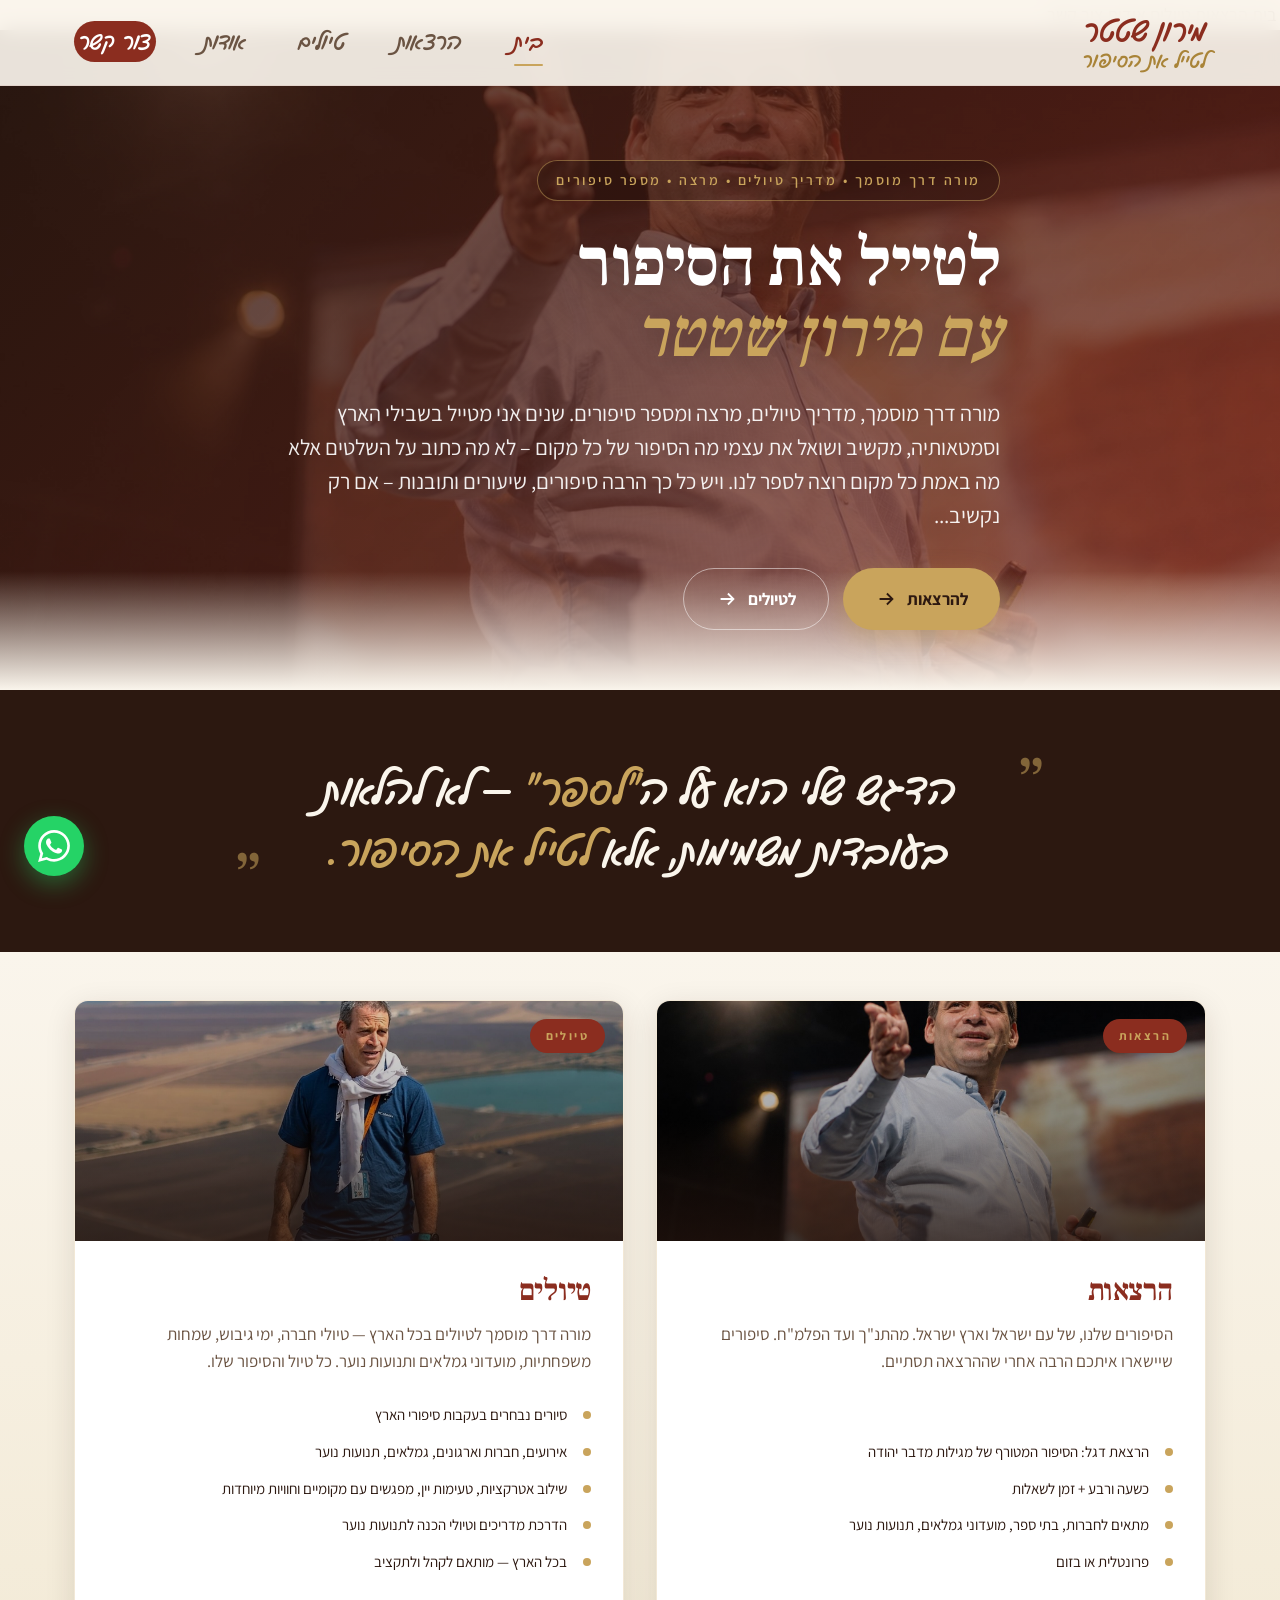
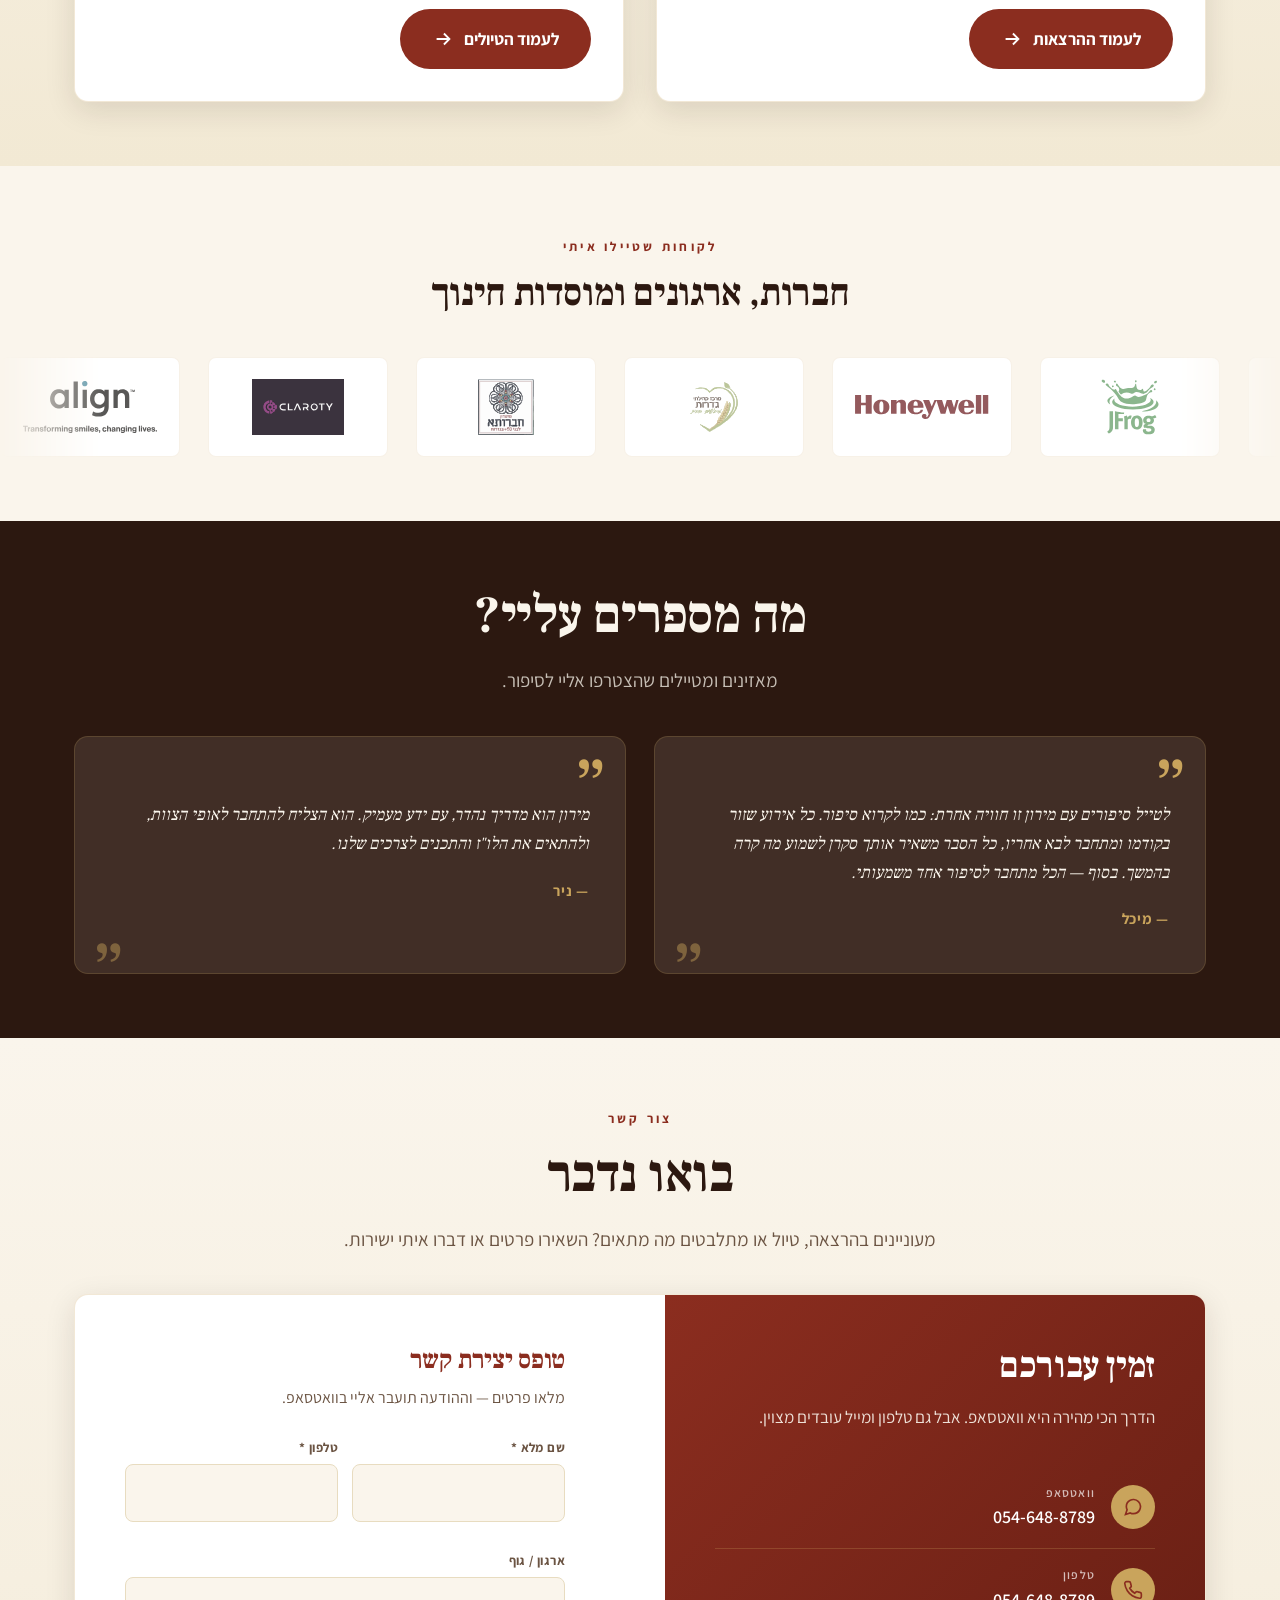
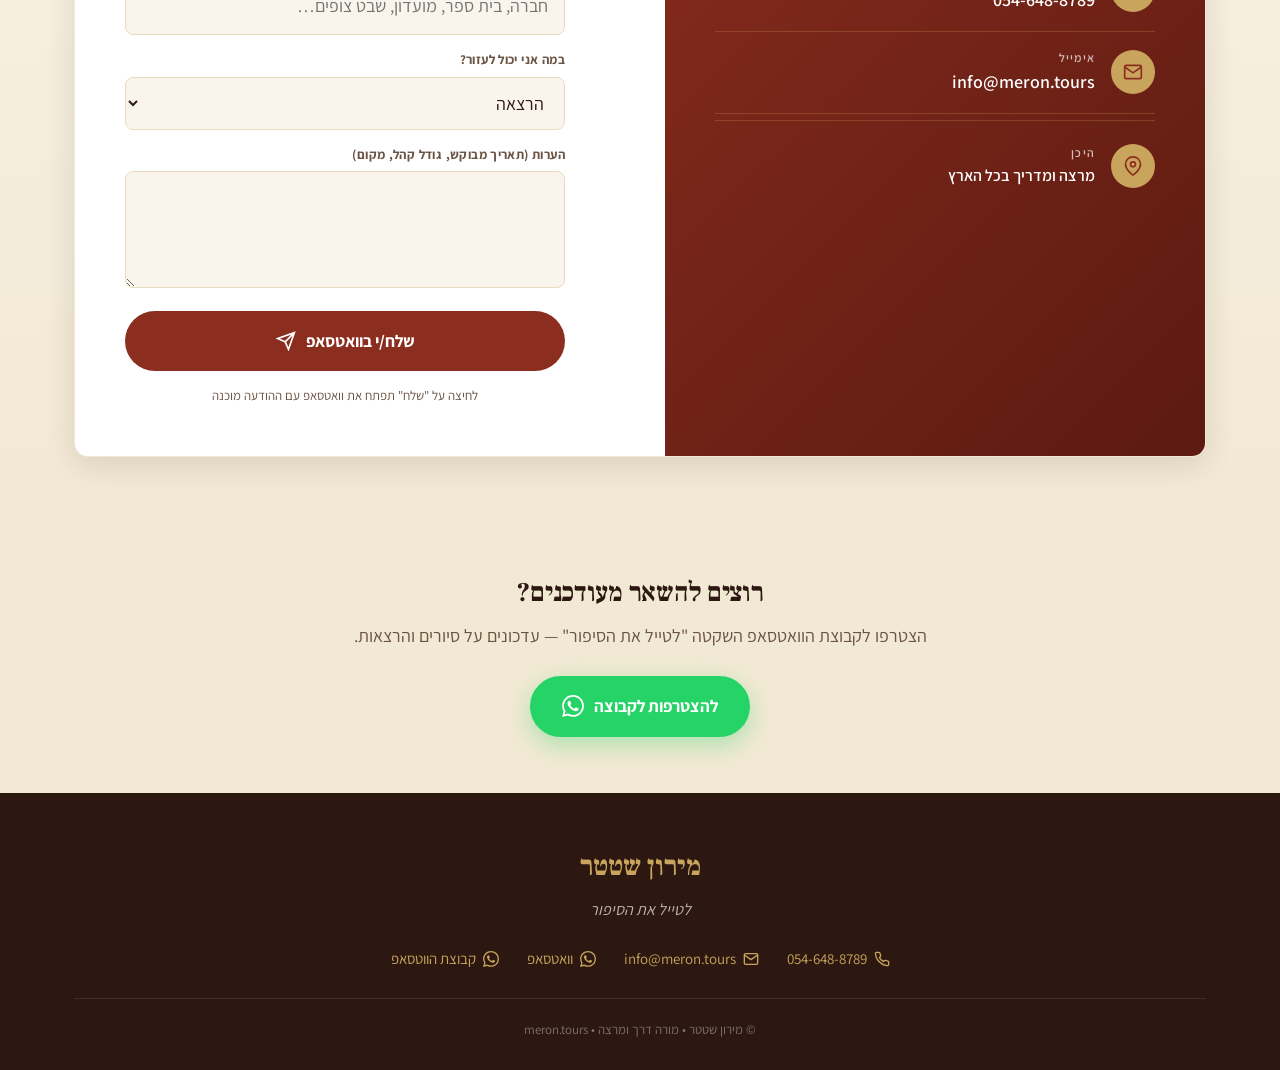
==== commit 66cb3049: "Optimise hero image and add OG image dimensions - images/hero-stage.jpg: compressed 1.8 MB → 136 KB " ====
--- a/index.html
+++ b/index.html
@@ -16,6 +16,9 @@
 <meta property="og:type" content="website">
 <meta property="og:url" content="https://meron.tours">
 <meta property="og:image" content="https://meron.tours/images/hero-stage.jpg">
+<meta property="og:image:type" content="image/jpeg">
+<meta property="og:image:width" content="1537">
+<meta property="og:image:height" content="1023">
 <meta property="og:locale" content="he_IL">
 
 <link rel="preconnect" href="https://fonts.googleapis.com">
--- a/assets/site.css
+++ b/assets/site.css
@@ -923,6 +923,56 @@
   transition: transform 0.5s ease;
 }
 .gallery-grid-item:hover img { transform: scale(1.06); }
+.gallery-grid--4 { grid-template-columns: repeat(4, 1fr); }
+
+/* ---------- variable-width gallery (2 or 3 rows) ---------- */
+.gallery-2row, .gallery-3row {
+  display: grid;
+  grid-template-columns: repeat(12, 1fr);
+  gap: 5px;
+  background: var(--ink);
+}
+.gallery-2row { grid-template-rows: repeat(2, 230px); }
+.gallery-3row { grid-template-rows: repeat(3, 200px); }
+.gallery-2row-item, .gallery-3row-item { overflow: hidden; }
+.gallery-2row-item img, .gallery-3row-item img {
+  width: 100%; height: 100%; object-fit: cover; display: block;
+  transition: transform 0.5s ease;
+}
+.gallery-2row-item:hover img, .gallery-3row-item:hover img { transform: scale(1.05); }
+
+/* ---------- Testimonial Carousel ---------- */
+.testimonial-carousel { position: relative; }
+.carousel-track { display: grid; overflow: hidden; }
+.testimonial-slide { grid-area: 1 / 1; opacity: 0; transition: opacity 0.6s ease; pointer-events: none; }
+.testimonial-slide.active { opacity: 1; pointer-events: auto; }
+.testimonial-slide.slide-from-right { animation: tSlideRight 0.75s cubic-bezier(0.25, 0.1, 0.25, 1) forwards; }
+.testimonial-slide.slide-from-left  { animation: tSlideLeft  0.75s cubic-bezier(0.25, 0.1, 0.25, 1) forwards; }
+@keyframes tSlideRight { from { transform: translateX(90px);  opacity: 0; } to { transform: translateX(0); opacity: 1; } }
+@keyframes tSlideLeft  { from { transform: translateX(-90px); opacity: 0; } to { transform: translateX(0); opacity: 1; } }
+.carousel-footer {
+  display: flex; align-items: center; justify-content: center;
+  gap: 16px; margin-top: 24px;
+}
+.carousel-btn {
+  background: rgba(250,245,236,0.07);
+  border: 1px solid rgba(201,164,92,0.3);
+  color: var(--gold);
+  width: 42px; height: 42px; border-radius: 50%;
+  cursor: pointer; font-size: 22px; line-height: 1;
+  display: flex; align-items: center; justify-content: center;
+  transition: background 0.2s;
+  flex-shrink: 0;
+}
+.carousel-btn:hover { background: rgba(201,164,92,0.18); }
+.carousel-dots { display: flex; gap: 8px; align-items: center; }
+.carousel-dot {
+  width: 9px; height: 9px; border-radius: 50%;
+  background: rgba(201,164,92,0.25);
+  cursor: pointer; border: none; padding: 0;
+  transition: background 0.3s, transform 0.3s;
+}
+.carousel-dot.active { background: var(--gold); transform: scale(1.3); }
 
 /* ---------- Contact ---------- */
 .contact {
@@ -1081,6 +1131,12 @@
   .cat-intro-grid { grid-template-columns: 1fr; gap: 30px; }
   .options-grid { grid-template-columns: 1fr; }
   .gallery-grid { grid-template-columns: repeat(2, 1fr); }
+  .gallery-2row, .gallery-3row {
+    grid-template-columns: repeat(2, 1fr);
+    grid-template-rows: none;
+    grid-auto-rows: 160px;
+  }
+  .gallery-2row-item, .gallery-3row-item { grid-column: span 1 !important; grid-row: span 1 !important; }
   .footer-contact-row { flex-wrap: wrap; gap: 10px; justify-content: center; }
   .cat-approach { padding: 28px 22px; }
 }
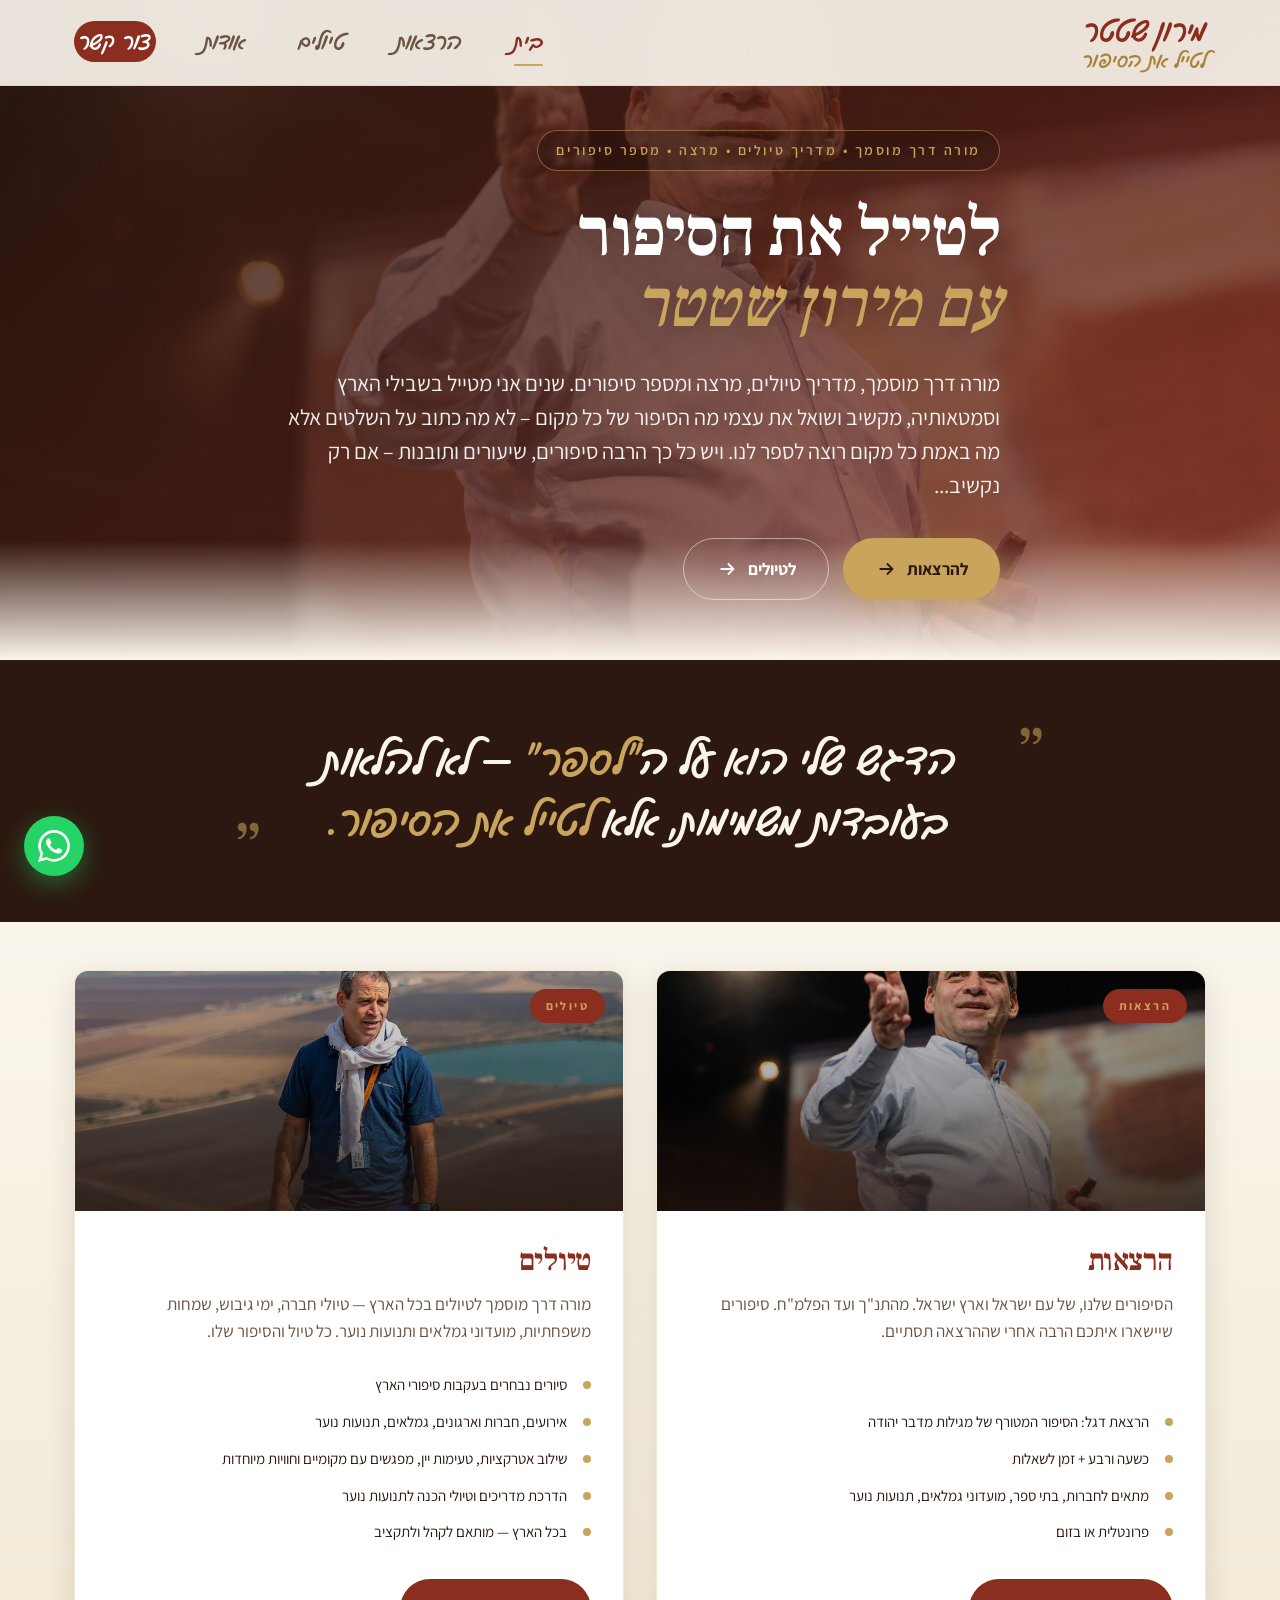
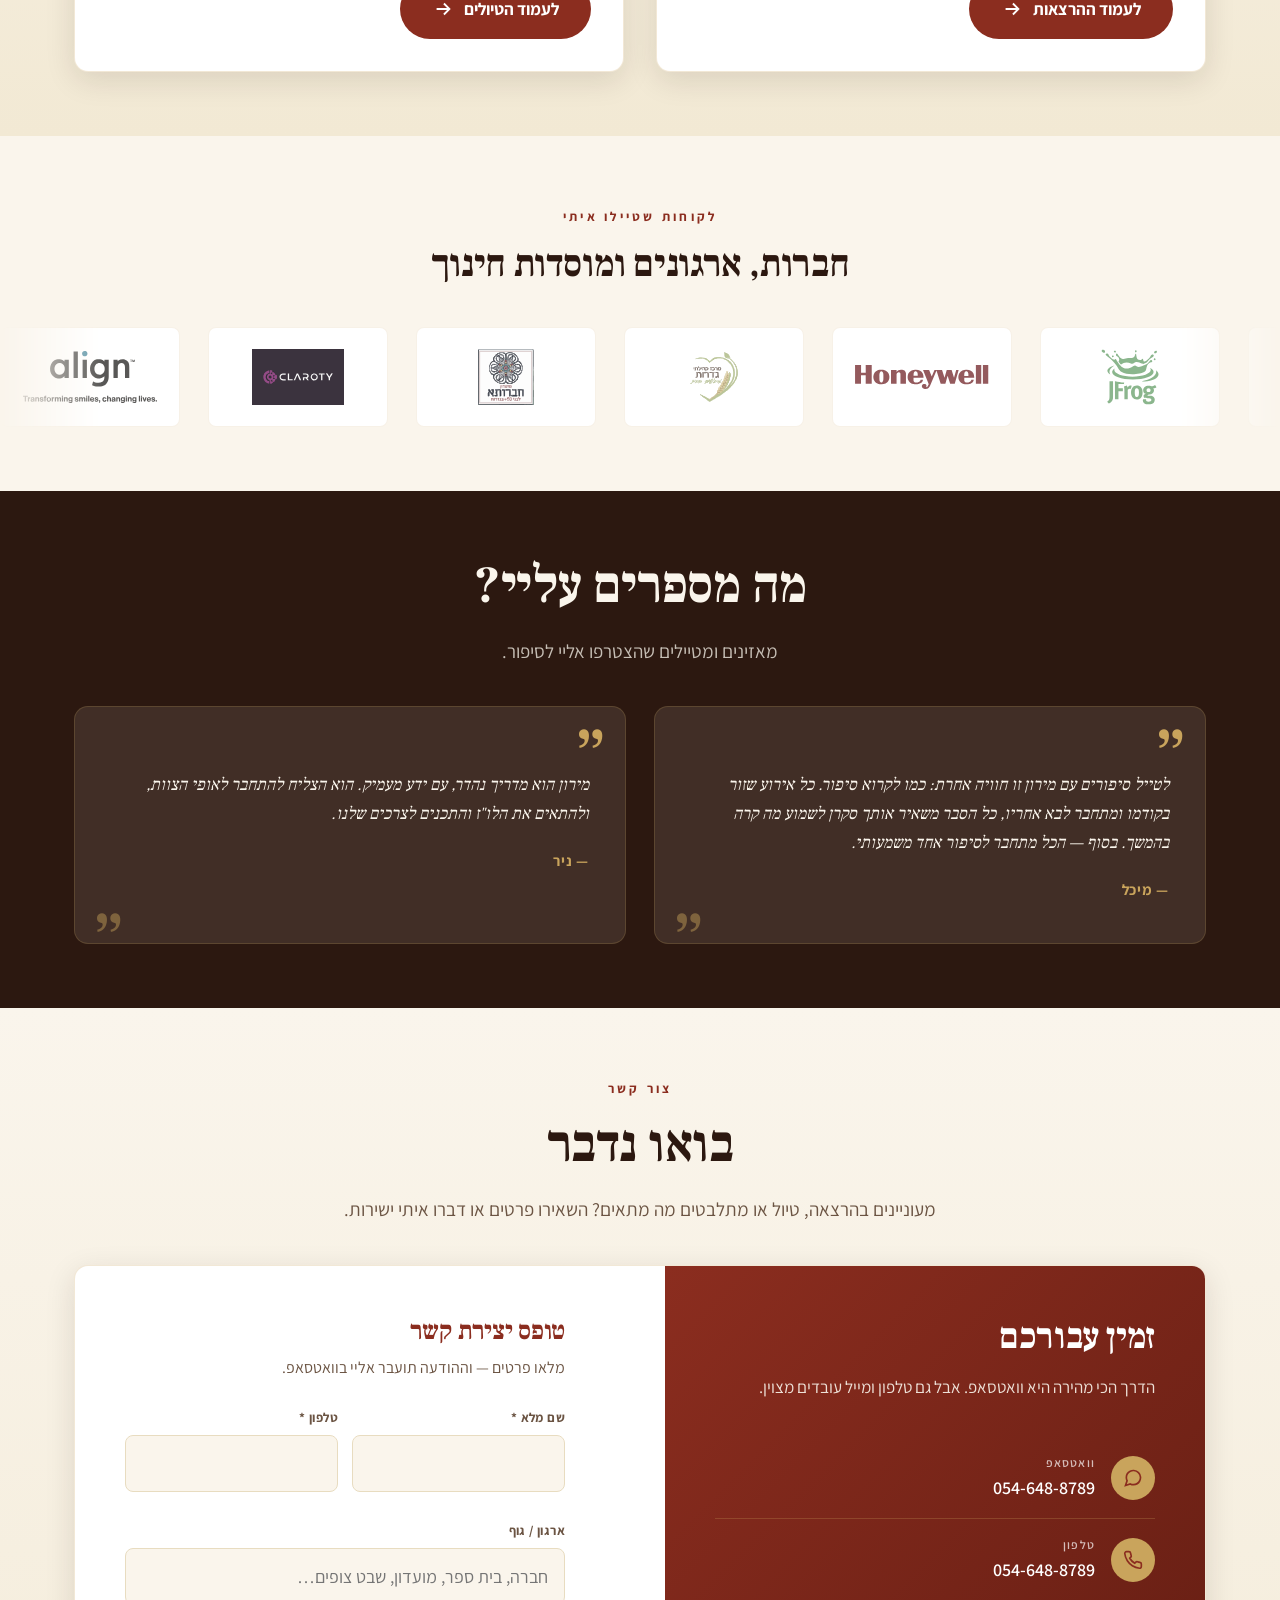
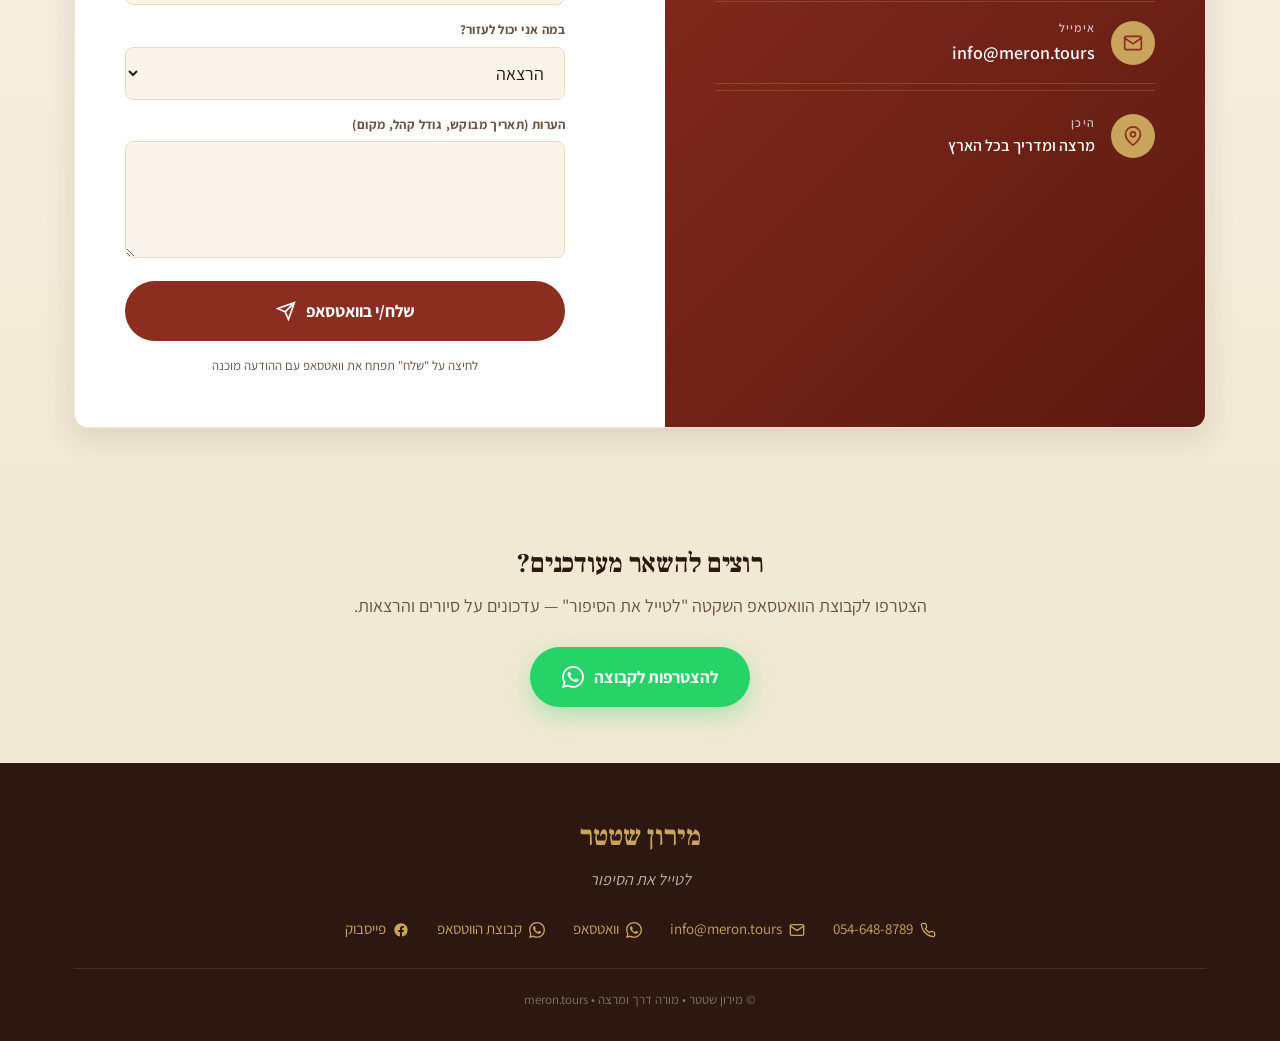
==== commit f3c40ce3: "Add Facebook page link to footer across all pages Co-Authored-By: Claude Sonnet 4.6 <noreply@anthrop" ====
--- a/index.html
+++ b/index.html
@@ -325,6 +325,7 @@
       <a href="mailto:info@meron.tours"><svg viewBox="0 0 24 24" fill="none" stroke="currentColor" stroke-width="2" stroke-linecap="round" stroke-linejoin="round"><path d="M4 4h16c1.1 0 2 .9 2 2v12c0 1.1-.9 2-2 2H4c-1.1 0-2-.9-2-2V6c0-1.1.9-2 2-2z"/><path d="M22 6l-10 7L2 6"/></svg>info@meron.tours</a>
       <a href="https://wa.me/972546488789" target="_blank" rel="noopener"><svg viewBox="0 0 24 24" fill="currentColor"><path d="M.057 24l1.687-6.163c-1.041-1.804-1.588-3.849-1.587-5.946.003-6.556 5.338-11.891 11.893-11.891 3.181.001 6.167 1.24 8.413 3.488 2.245 2.248 3.481 5.236 3.48 8.414-.003 6.557-5.338 11.892-11.893 11.892-1.99-.001-3.951-.5-5.688-1.448L.057 24zm6.597-3.807c1.676.995 3.276 1.591 5.392 1.592 5.448 0 9.886-4.434 9.889-9.885.002-5.462-4.415-9.89-9.881-9.892-5.452 0-9.887 4.434-9.889 9.884-.001 2.225.651 3.891 1.746 5.634l-.999 3.648 3.742-.981zm11.387-5.464c-.074-.124-.272-.198-.57-.347-.297-.149-1.758-.868-2.031-.967-.272-.099-.47-.149-.669.149-.198.297-.768.967-.941 1.165-.173.198-.347.223-.644.074-.297-.149-1.255-.462-2.39-1.475-.883-.788-1.48-1.761-1.653-2.059-.173-.297-.018-.458.13-.606.134-.133.297-.347.446-.521.151-.172.2-.296.3-.495.099-.198.05-.372-.025-.521-.075-.148-.669-1.611-.916-2.206-.242-.579-.487-.501-.669-.51l-.57-.01c-.198 0-.52.074-.792.372s-1.04 1.016-1.04 2.479 1.065 2.876 1.213 3.074c.149.198 2.095 3.2 5.076 4.487.709.306 1.263.489 1.694.626.712.226 1.36.194 1.872.118.571-.085 1.758-.719 2.006-1.413.248-.695.248-1.29.173-1.414z"/></svg>וואטסאפ</a>
       <a href="https://chat.whatsapp.com/Le1DZuD92veIudZApJD2sp" target="_blank" rel="noopener"><svg viewBox="0 0 24 24" fill="currentColor"><path d="M.057 24l1.687-6.163c-1.041-1.804-1.588-3.849-1.587-5.946.003-6.556 5.338-11.891 11.893-11.891 3.181.001 6.167 1.24 8.413 3.488 2.245 2.248 3.481 5.236 3.48 8.414-.003 6.557-5.338 11.892-11.893 11.892-1.99-.001-3.951-.5-5.688-1.448L.057 24zm6.597-3.807c1.676.995 3.276 1.591 5.392 1.592 5.448 0 9.886-4.434 9.889-9.885.002-5.462-4.415-9.89-9.881-9.892-5.452 0-9.887 4.434-9.889 9.884-.001 2.225.651 3.891 1.746 5.634l-.999 3.648 3.742-.981zm11.387-5.464c-.074-.124-.272-.198-.57-.347-.297-.149-1.758-.868-2.031-.967-.272-.099-.47-.149-.669.149-.198.297-.768.967-.941 1.165-.173.198-.347.223-.644.074-.297-.149-1.255-.462-2.39-1.475-.883-.788-1.48-1.761-1.653-2.059-.173-.297-.018-.458.13-.606.134-.133.297-.347.446-.521.151-.172.2-.296.3-.495.099-.198.05-.372-.025-.521-.075-.148-.669-1.611-.916-2.206-.242-.579-.487-.501-.669-.51l-.57-.01c-.198 0-.52.074-.792.372s-1.04 1.016-1.04 2.479 1.065 2.876 1.213 3.074c.149.198 2.095 3.2 5.076 4.487.709.306 1.263.489 1.694.626.712.226 1.36.194 1.872.118.571-.085 1.758-.719 2.006-1.413.248-.695.248-1.29.173-1.414z"/></svg>קבוצת הווטסאפ</a>
+      <a href="https://www.facebook.com/meron.tours" target="_blank" rel="noopener"><svg viewBox="0 0 24 24" fill="currentColor"><path d="M22 12c0-5.523-4.477-10-10-10S2 6.477 2 12c0 4.991 3.657 9.128 8.438 9.879v-6.988h-2.54V12h2.54V9.797c0-2.506 1.492-3.89 3.777-3.89 1.094 0 2.238.195 2.238.195v2.46h-1.26c-1.243 0-1.63.771-1.63 1.562V12h2.773l-.443 2.891h-2.33v6.988C18.343 21.128 22 16.991 22 12z"/></svg>פייסבוק</a>
     </div>
     <div class="footer-copy">
       © מירון שטטר • מורה דרך ומרצה • meron.tours
--- a/assets/site.css
+++ b/assets/site.css
@@ -126,6 +126,37 @@
 .nav-cta:hover { background: var(--wine-dark); transform: translateY(-1px); }
 .nav-cta::after { display: none !important; }
 .mobile-toggle { display: none; }
+
+/* ---------- Mobile Nav (off-canvas panel) ---------- */
+.mobile-nav {
+  position: fixed; inset: 0; z-index: 200;
+  background: var(--ink);
+  display: flex; flex-direction: column; align-items: center; justify-content: center;
+  gap: 30px;
+  transform: translateX(100%);
+  opacity: 0;
+  visibility: hidden;
+  transition: transform 0.35s ease, opacity 0.35s ease, visibility 0s linear 0.35s;
+}
+.mobile-nav.open {
+  transform: translateX(0);
+  opacity: 1;
+  visibility: visible;
+  transition: transform 0.35s ease, opacity 0.35s ease, visibility 0s;
+}
+.mobile-nav a {
+  font-family: 'Gveret Levin AlefAlefAlef', 'Frank Ruhl Libre', serif;
+  font-size: 28px;
+  color: var(--cream);
+}
+.mobile-nav a.active { color: var(--gold); }
+.mobile-nav .close-x {
+  position: absolute; top: 22px; left: 22px;
+  width: 42px; height: 42px;
+  display: flex; align-items: center; justify-content: center;
+  color: var(--cream);
+}
+.mobile-nav .close-x svg { width: 24px; height: 24px; }
 
 /* ---------- Hero ---------- */
 .hero {
